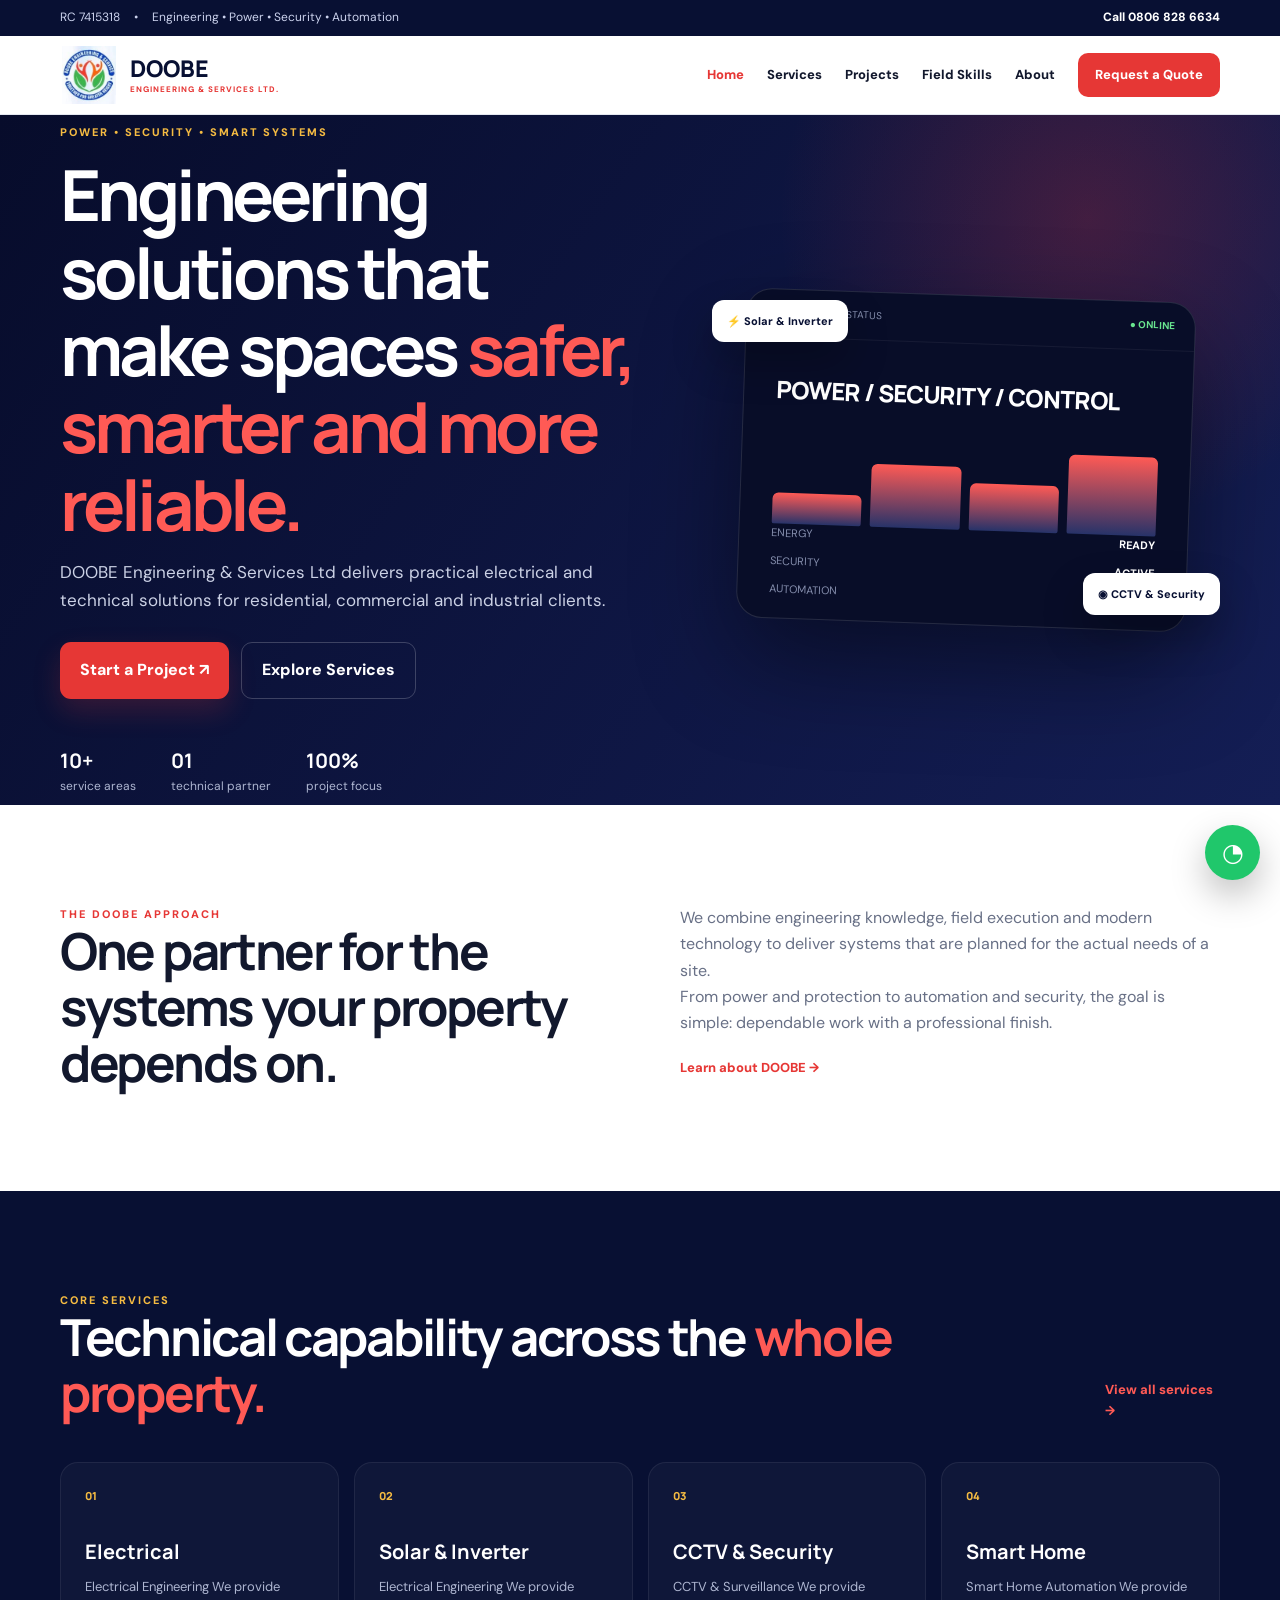
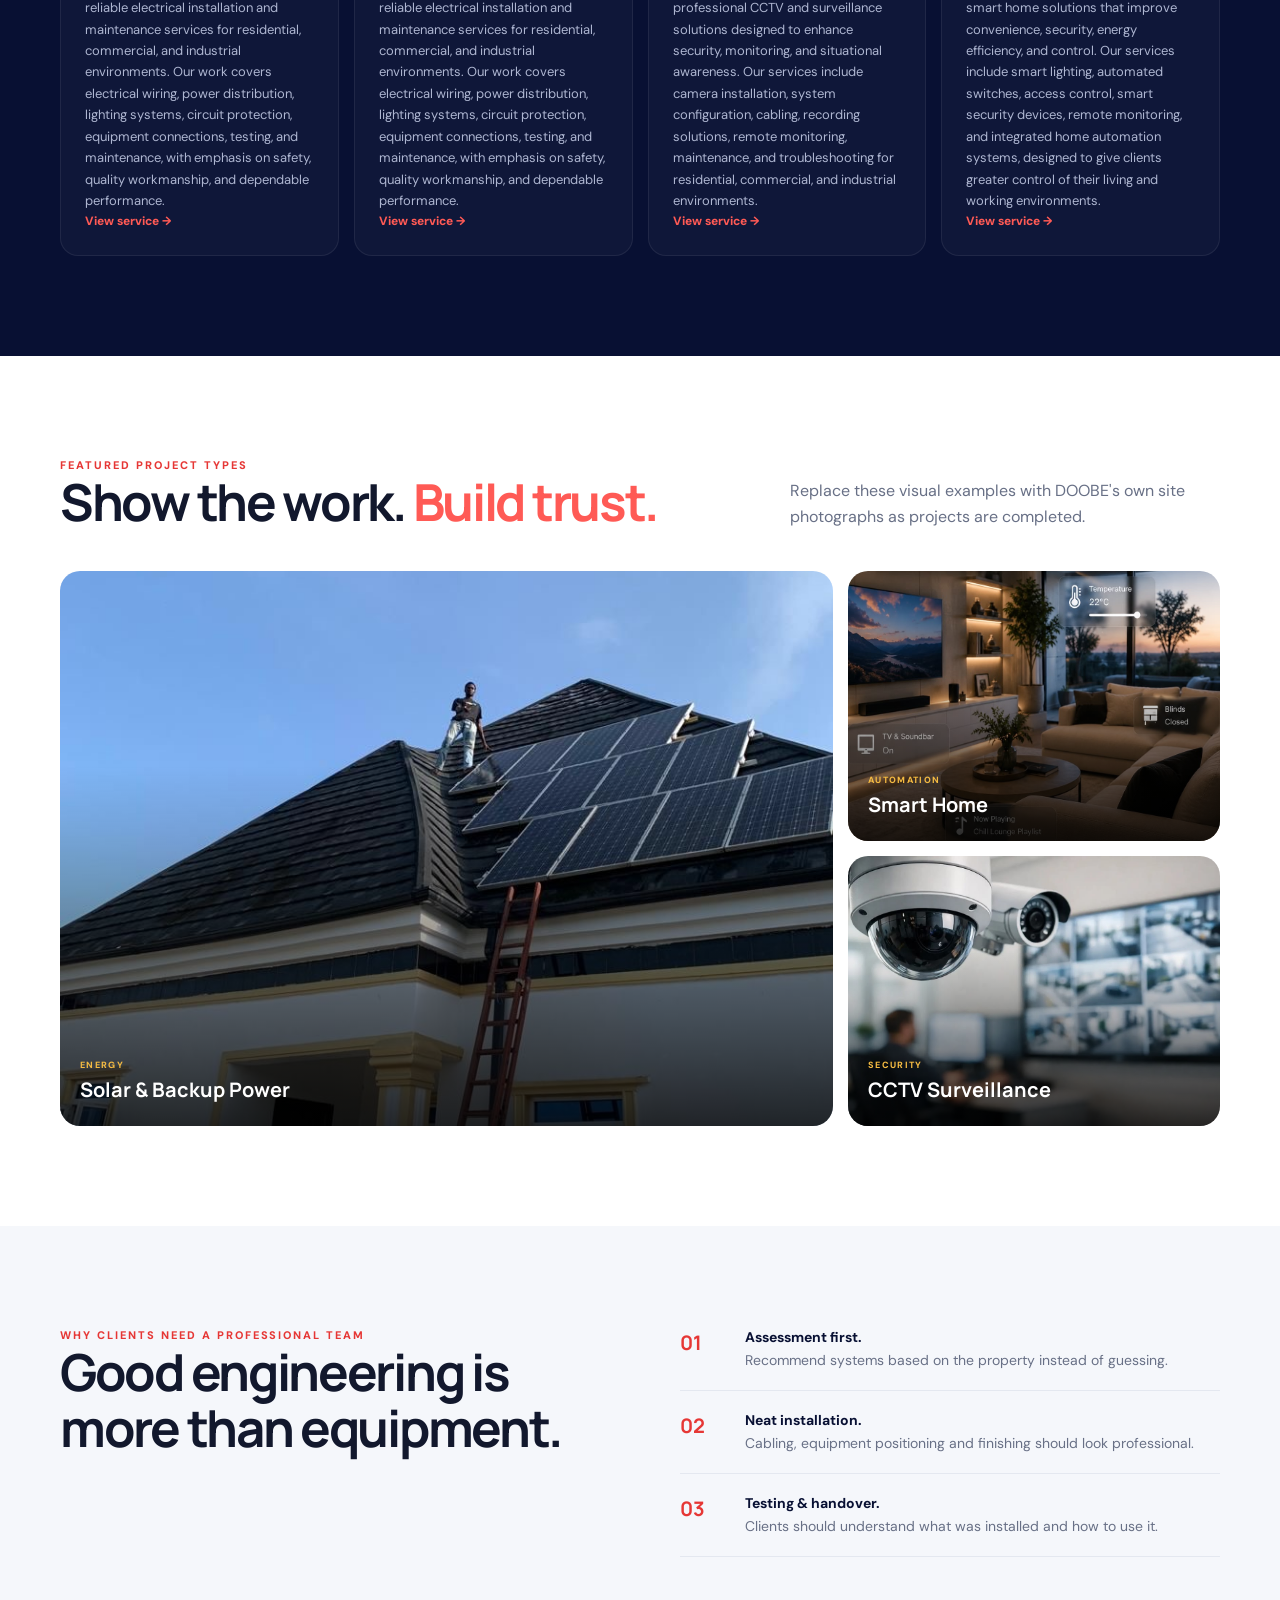
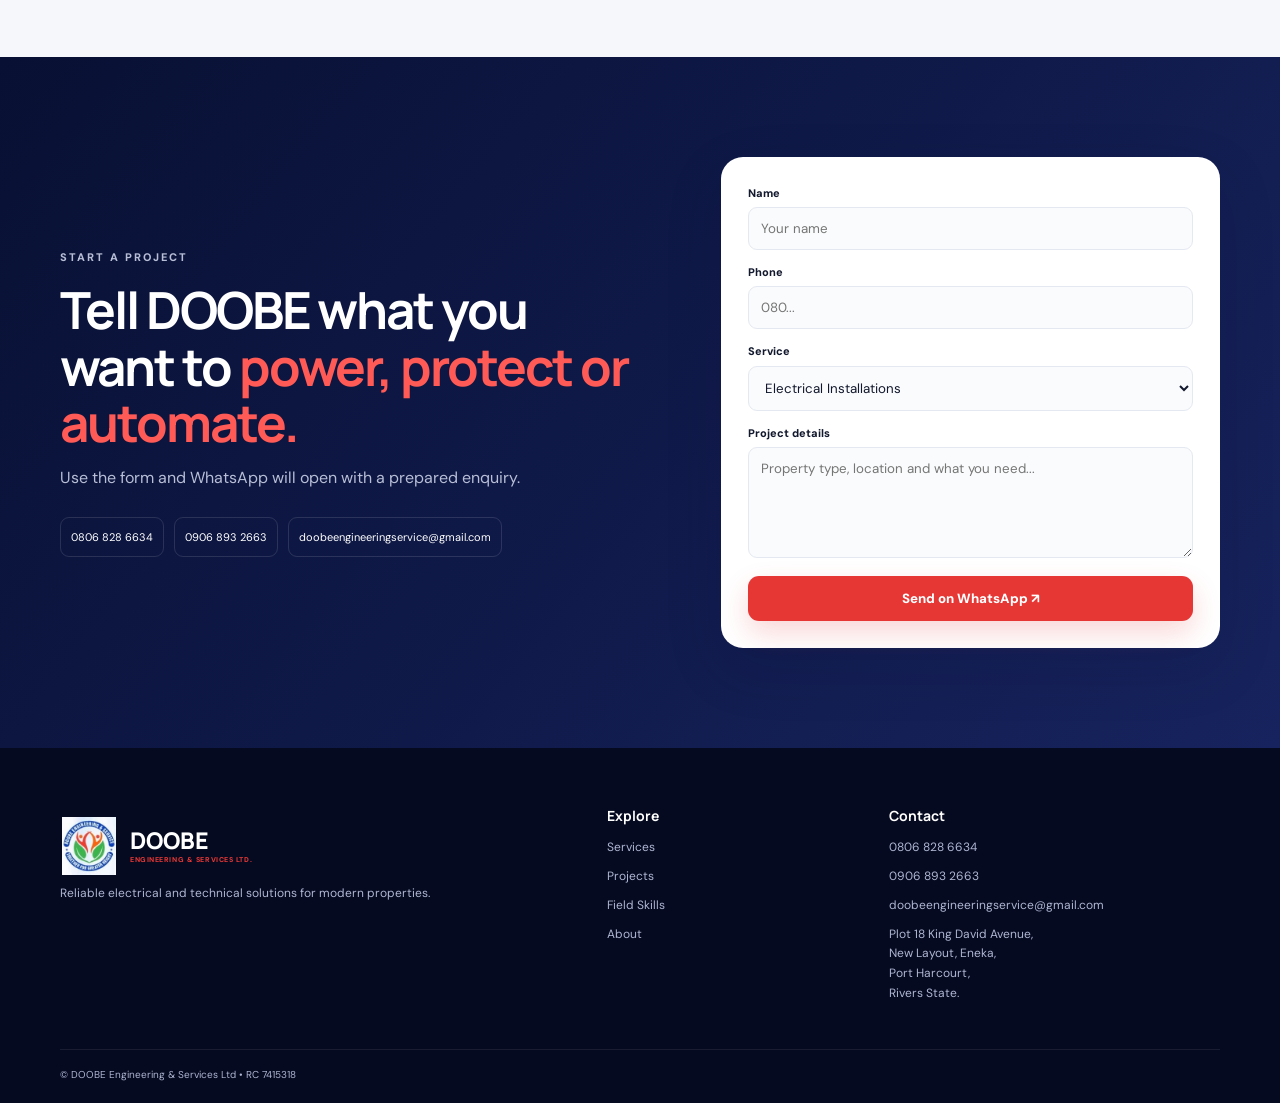
==== index.html @ 7620d995 "Update index.html" ====
<!DOCTYPE html>
<html lang="en">

<head>
    <meta charset="UTF-8">

    <meta name="viewport" content="width=device-width, initial-scale=1.0">

    <title>
        DOOBE Engineering & Services Ltd | Power • Security • Automation
    </title>

    <meta name="description"
        content="DOOBE Engineering & Services Ltd provides electrical, solar, CCTV, smart home, fire alarm, intercom, air-conditioning, transformer, electric fencing and general contracting services.">

    <meta name="keywords"
        content="DOOBE Engineering, electrical engineering Port Harcourt, solar installation Port Harcourt, CCTV installation, smart home, electrical wiring, inverter installation, electric fencing">

    <meta name="author"
        content="DOOBE Engineering & Services Ltd">

    <meta name="theme-color"
        content="#081033">

    <!-- Open Graph -->
    <meta property="og:title"
        content="DOOBE Engineering & Services Ltd">

    <meta property="og:description"
        content="Reliable engineering for smarter, safer homes, businesses and industrial spaces.">

    <meta property="og:type"
        content="website">

    <!-- Google Fonts -->
    <link rel="preconnect"
        href="https://fonts.googleapis.com">

    <link rel="preconnect"
        href="https://fonts.gstatic.com"
        crossorigin>

    <link
        href="https://fonts.googleapis.com/css2?family=DM+Sans:wght@400;500;600;700&family=Manrope:wght@700;800&display=swap"
        rel="stylesheet">

    <!-- CSS -->
    <link rel="stylesheet"
        href="style.css">

    <!-- Structured Data -->
    <script type="application/ld+json">
    {
        "@context": "https://schema.org",
        "@type": "LocalBusiness",
        "name": "DOOBE Engineering & Services Ltd",
        "description": "Electrical and technical engineering services.",
        "telephone": "+2348068286634",
        "email": "doobeengineeringservice@gmail.com",
        "address": {
            "@type": "PostalAddress",
            "streetAddress": "Plot 18 King David Avenue, New Layout, Eneka",
            "addressLocality": "Port Harcourt",
            "addressRegion": "Rivers State",
            "addressCountry": "NG"
        },
        "areaServed": "Rivers State, Nigeria",
        "identifier": {
            "@type": "PropertyValue",
            "propertyID": "RC",
            "value": "7415318"
        }
    }
    </script>

</head>
<script>
    const menubtn = document.getElementById("menuBtn");
    const navMenu = document.getElementById("navMenu");

    menuBtn.addEventListener("click", () => {
        navMenu.classList.toggle("active");
    });
</script>

<body>


<!-- =====================================================
     TOP ANNOUNCEMENT
===================================================== -->

<div class="announcement">

    <div class="container">

        <span>
            RC 7415318 
        </span>

        <span>•</span>

        <span>
            Engineering • Power • Security • Automation
        </span>
        

        <a href="tel:+2348068286634">
            Call 0806 828 6634
        </a>

    </div>

</div>



<!-- =====================================================
     NAVIGATION
===================================================== -->

<header class="header">

    <div class="container nav-wrap">


        <!-- LOGO -->
        <a class="brand"
            href="index.html">

         <img
    src="logo.jpg"
    alt="DOOBE Engineering & Services Ltd Logo"
    class="site-logo"
>

             <div class="brand-text">

                <b>
                    DOOBE
                </b>

                <small>
                    ENGINEERING & SERVICES LTD.
                </small>

            </div>

        </a>


        <!-- MOBILE MENU -->
        <button
            class="menu"
            aria-label="Open navigation">

            ☰

        </button>


        <!-- NAVIGATION -->
        <nav>

            <a class="active"
                href="index.html">

                Home

            </a>

            <a href="services.html">

                Services

            </a>

            <a href="projects.html">

                Projects

            </a>

            <a href="field-skills.html">

                Field Skills

            </a>

            <a href="about.html">

                About

            </a>

            <a href="#contact"
                class="nav-btn">

                Request a Quote

            </a>

        </nav>

    </div>

</header>


<!-- =====================================================
     MAIN CONTENT
===================================================== -->

<main>


<!-- =====================================================
     HERO SECTION
===================================================== -->

<section class="hero">

    <div class="container hero-grid">


        <!-- HERO TEXT -->

        <div>

            <p class="eyebrow">

                POWER • SECURITY • SMART SYSTEMS

            </p>


            <h1>

                Engineering solutions that make spaces

                <em>
                    safer, smarter and more reliable.
                </em>

            </h1>


            <p class="lead">

                DOOBE Engineering & Services Ltd delivers
                practical electrical and technical solutions
                for residential, commercial and industrial
                clients.

            </p>


            <!-- BUTTONS -->

            <div class="actions">

                <a class="btn red"
                    href="#contact">

                    Start a Project ↗

                </a>


                <a class="btn outline"
                    href="services.html">

                    Explore Services

                </a>

            </div>


            <!-- QUICK STATS -->

            <div class="proof">

                <span>

                    <b>
                        10+
                    </b>

                    service areas

                </span>


                <span>

                    <b>
                        01
                    </b>

                    technical partner

                </span>


                <span>

                    <b>
                        100%
                    </b>

                    project focus

                </span>

            </div>

        </div>



        <!-- HERO GRAPHIC -->

        <div class="hero-art">


            <div class="terminal">


                <div class="terminal-top">

                    <span>
                        DOOBE SYSTEM STATUS
                    </span>

                    <b>
                        ● ONLINE
                    </b>

                </div>


                <div class="terminal-body">


                    <div class="big">

                        POWER /
                        SECURITY /
                        CONTROL

                    </div>


                    <div class="bars">

                        <i></i>
                        <i></i>
                        <i></i>
                        <i></i>

                    </div>


                    <div class="data">

                        <span>

                            ENERGY

                            <b>
                                READY
                            </b>

                        </span>


                        <span>

                            SECURITY

                            <b>
                                ACTIVE
                            </b>

                        </span>


                        <span>

                            AUTOMATION

                            <b>
                                CONNECTED
                            </b>

                        </span>

                    </div>

                </div>

            </div>


            <!-- FLOATING CARDS -->

            <div class="float f1">

                ⚡ Solar & Inverter

            </div>


            <div class="float f2">

                ◉ CCTV & Security

            </div>

        </div>

    </div>

</section>



<!-- =====================================================
     INTRODUCTION
===================================================== -->

<section class="section intro">

    <div class="container two">


        <div>

            <p class="eyebrow dark">

                THE DOOBE APPROACH

            </p>


            <h2>

                One partner for the systems
                your property depends on.

            </h2>

        </div>



        <div>

            <p>

                We combine engineering knowledge,
                field execution and modern technology
                to deliver systems that are planned
                for the actual needs of a site.

            </p>


            <p>

                From power and protection to automation
                and security, the goal is simple:

                dependable work with a professional finish.

            </p>


            <a class="text-link"
                href="about.html">

                Learn about DOOBE →

            </a>

        </div>

    </div>

</section>



<!-- =====================================================
     SERVICES
===================================================== -->

<section class="section dark-section">

    <div class="container">


        <div class="section-head">

            <div>

                <p class="eyebrow">

                    CORE SERVICES

                </p>


                <h2>

                    Technical capability across the

                    <em>
                        whole property.
                    </em>

                </h2>

            </div>


            <a class="text-link light"
                href="services.html">

                View all services →

            </a>

        </div>



        <div class="cards">


            <!-- SERVICE 1 -->

            <article>

                <span>
                    01
                </span>

                <strong>
                    Electrical
                </strong>

                <p>

                    Electrical Engineering

We provide reliable electrical installation and maintenance services for residential, commercial, and industrial environments. Our work covers electrical wiring, power distribution, lighting systems, circuit protection, equipment connections, testing, and maintenance, with emphasis on safety, quality workmanship, and dependable performance.

                </p>

                <a href="services.html#electrical">

                    View service →

                </a>

            </article>



            <!-- SERVICE 2 -->

            <article>

                <span>
                    02
                </span>

                <strong>
                    Solar & Inverter
                </strong>

                <p>

                    Electrical Engineering

We provide reliable electrical installation and maintenance services for residential, commercial, and industrial environments. Our work covers electrical wiring, power distribution, lighting systems, circuit protection, equipment connections, testing, and maintenance, with emphasis on safety, quality workmanship, and dependable performance.

                </p>

                <a href="services.html#solar">

                    View service →

                </a>

            </article>



            <!-- SERVICE 3 -->

            <article>

                <span>
                    03
                </span>

                <strong>
                    CCTV & Security
                </strong>

                <p>

                    CCTV & Surveillance

We provide professional CCTV and surveillance solutions designed to enhance security, monitoring, and situational awareness. Our services include camera installation, system configuration, cabling, recording solutions, remote monitoring, maintenance, and troubleshooting for residential, commercial, and industrial environments.

                </p>

                <a href="services.html#security">

                    View service →

                </a>

            </article>



            <!-- SERVICE 4 -->

            <article>

                <span>
                    04
                </span>

                <strong>
                    Smart Home
                </strong>

                <p>

                    Smart Home Automation

We provide smart home solutions that improve convenience, security, energy efficiency, and control. Our services include smart lighting, automated switches, access control, smart security devices, remote monitoring, and integrated home automation systems, designed to give clients greater control of their living and working environments.

                </p>

                <a href="services.html#smart">

                    View service →

                </a>

            </article>


        </div>

    </div>

</section>



<!-- =====================================================
     PROJECT SHOWCASE
===================================================== -->

<section class="section">

    <div class="container">


        <div class="section-head dark">

            <div>

                <p class="eyebrow dark">

                    FEATURED PROJECT TYPES

                </p>


                <h2>

                    Show the work.

                    <em>
                        Build trust.
                    </em>

                </h2>

            </div>


            <p>

                Replace these visual examples with
                DOOBE's own site photographs as projects
                are completed.

            </p>

        </div>



        <div class="gallery">


            <!-- SOLAR -->

            <a href="projects.html"
                class="gallery-big">

                <img
                    src=solar.jpg.JPG
                    alt="Solar installation">

                <div>

                    <small>
                        ENERGY
                    </small>

                    <b>
                        Solar & Backup Power
                    </b>

                </div>

            </a>



            <!-- SMART HOME -->

            <a href="projects.html">

                <img
                    src="smart-home.jpg.JPG"
                    alt="Smart home">

                <div>

                    <small>
                        AUTOMATION
                    </small>

                    <b>
                        Smart Home
                    </b>

                </div>

            </a>



            <!-- CCTV -->

            <a href="projects.html">

                <img
                    src="cctv.JPG"
                    alt="CCTV camera">

                <div>

                    <small>
                        SECURITY
                    </small>

                    <b>
                        CCTV Surveillance
                    </b>

                </div>

            </a>


        </div>

    </div>

</section>



<!-- =====================================================
     WHY DOOBE
===================================================== -->

<section class="section light">

    <div class="container two">


        <div>

            <p class="eyebrow dark">

                WHY CLIENTS NEED A PROFESSIONAL TEAM

            </p>


            <h2>

                Good engineering is more
                than equipment.

            </h2>

        </div>



        <div class="feature-list">


            <div>

                <b>
                    01
                </b>

                <p>

                    <strong>
                        Assessment first.
                    </strong>

                    <br>

                    Recommend systems based
                    on the property instead
                    of guessing.

                </p>

            </div>



            <div>

                <b>
                    02
                </b>

                <p>

                    <strong>
                        Neat installation.
                    </strong>

                    <br>

                    Cabling, equipment positioning
                    and finishing should look
                    professional.

                </p>

            </div>



            <div>

                <b>
                    03
                </b>

                <p>

                    <strong>
                        Testing & handover.
                    </strong>

                    <br>

                    Clients should understand
                    what was installed and
                    how to use it.

                </p>

            </div>


        </div>

    </div>

</section>



<!-- =====================================================
     CONTACT / QUOTE
===================================================== -->

<section class="section contact"
    id="contact">

    <div class="container contact-grid">


        <!-- CONTACT TEXT -->

        <div>

            <p class="eyebrow">

                START A PROJECT

            </p>


            <h2>

                Tell DOOBE what you want to

                <em>
                    power, protect or automate.
                </em>

            </h2>


            <p>

                Use the form and WhatsApp will open
                with a prepared enquiry.

            </p>


            <div class="contacts">

                <a href="tel:+2348068286634">

                    0806 828 6634

                </a>


                <a href="tel:+2349068932663">

                    0906 893 2663

                </a>


                <a href="mailto:doobeengineeringservice@gmail.com">

                    doobeengineeringservice@gmail.com

                </a>

            </div>

        </div>



        <!-- QUOTE FORM -->

        <form id="quoteForm">


            <label>

                Name

                <input
                    type="text"
                    id="name"
                    placeholder="Your name"
                    required>

            </label>



            <label>

                Phone

                <input
                    type="tel"
                    id="phone"
                    placeholder="080..."
                    required>

            </label>



            <label>

                Service

                <select id="service">

                    <option>
                        Electrical Installations
                    </option>

                    <option>
                        Solar & Inverter Systems
                    </option>

                    <option>
                        CCTV Surveillance
                    </option>

                    <option>
                        Smart Home
                    </option>

                    <option>
                        Fire Alarm
                    </option>

                    <option>
                        Intercom
                    </option>

                    <option>
                        Air Conditioning
                    </option>

                    <option>
                        Transformers
                    </option>

                    <option>
                        Electric Fencing
                    </option>

                    <option>
                        General Contracting
                    </option>

                </select>

            </label>



            <label>

                Project details

                <textarea
                    id="message"
                    rows="5"
                    placeholder="Property type, location and what you need..."
                    required></textarea>

            </label>


            <button
                class="btn red full"
                type="submit">

                Send on WhatsApp ↗

            </button>


        </form>

    </div>

</section>


</main>



<!-- =====================================================
     FOOTER
===================================================== -->

<footer>

    <div class="container footer-grid">


        <!-- COMPANY -->

        <div>

            <a class="brand"
                href="index.html">

              
         <img
    src="logo.jpg"
    alt="DOOBE Engineering & Services Ltd Logo"
    class="site-logo"
>

                <div>

                    <b>
                        DOOBE
                    </b>

                    <small>
                        ENGINEERING & SERVICES LTD.
                    </small>

                </div>

            </a>


            <p>

                Reliable electrical and technical
                solutions for modern properties.

            </p>

        </div>



        <!-- LINKS -->

        <div>

            <h4>
                Explore
            </h4>

            <a href="services.html">
                Services
            </a>

            <a href="projects.html">
                Projects
            </a>

            <a href="field-skills.html">
                Field Skills
            </a>

            <a href="about.html">
                About
            </a>

        </div>



        <!-- CONTACT -->

        <div>

            <h4>
                Contact
            </h4>

            <a href="tel:+2348068286634">
                0806 828 6634
            </a>

            <a href="tel:+2349068932663">
                0906 893 2663
            </a>

            <a href="mailto:doobeengineeringservice@gmail.com">

                doobeengineeringservice@gmail.com

            </a>


            <p>

                Plot 18 King David Avenue,

                <br>

                New Layout, Eneka,

                <br>

                Port Harcourt,

                <br>

                Rivers State.

            </p>

        </div>

    </div>



    <div class="container copyright">

        ©

        <span id="year"></span>

        DOOBE Engineering & Services Ltd

        • RC 7415318

    </div>

</footer>



<!-- =====================================================
     FLOATING WHATSAPP
===================================================== -->

<a
    class="wa"
    href="https://wa.me/2348068286634?text=Hello%20DOOBE%20Engineering%2C%20I%27d%20like%20to%20make%20an%20enquiry."
    target="_blank"
    rel="noopener"
    aria-label="Contact DOOBE on WhatsApp">

    ◔

</a>



<!-- =====================================================
     JAVASCRIPT
===================================================== -->

<script src="script.js"></script>

</body>

</html>
---- style.css ----
/* =====================================================
   DOOBE ENGINEERING & SERVICES
   MODERN RESPONSIVE STYLESHEET
===================================================== */

/* ---------- VARIABLES ---------- */

:root {
    --navy: #081033;
    --navy-light: #111b52;
    --red: #e63735;
    --red-light: #ff5a55;
    --gold: #f5bb42;

    --ink: #12182d;
    --muted: #687086;

    --soft: #f5f7fb;
    --white: #ffffff;
    --line: #e4e8f0;

    --shadow: 0 20px 60px rgba(8, 16, 51, 0.12);

    --radius: 18px;
}


/* ---------- RESET ---------- */

* {
    box-sizing: border-box;
    margin: 0;
    padding: 0;
}

html {
    scroll-behavior: smooth;
}

body {
    margin: 0;
    font-family: "DM Sans", sans-serif;
    color: var(--ink);
    background: var(--white);
    line-height: 1.65;
}

a {
    text-decoration: none;
    color: inherit;
}

img {
    max-width: 100%;
    display: block;
}

button,
input,
select,
textarea {
    font-family: inherit;
}


/* ---------- GLOBAL CONTAINER ---------- */

.container {
    width: min(1160px, calc(100% - 36px));
    margin: 0 auto;
}


/* ---------- ANNOUNCEMENT BAR ---------- */

.announcement {
    background: var(--navy);
    color: #cbd2ed;
    font-size: 12px;
    padding: 8px 0;
}

.announcement .container {
    display: flex;
    align-items: center;
    gap: 14px;
}

.announcement a {
    margin-left: auto;
    color: var(--white);
    font-weight: 800;
}

.announcement a:hover {
    color: var(--gold);
}


/* ---------- HEADER ---------- */

.header {
    position: sticky;
    top: 0;
    z-index: 1000;

    background: rgba(255, 255, 255, 0.94);

    backdrop-filter: blur(16px);
    -webkit-backdrop-filter: blur(16px);

    border-bottom: 1px solid var(--line);
}

.nav-wrap {
    min-height: 78px;

    display: flex;
    align-items: center;
    justify-content: space-between;
}


/* ---------- BRAND ---------- */

.brand {
    display: flex;
    align-items: center;
    gap: 10px;
}

.logo {
    width: 43px;
    height: 43px;

    border-radius: 12px;

    background: var(--navy);

    display: grid;
    place-items: center;

    color: white;

    font-family: "Manrope", sans-serif;
    font-size: 22px;
    font-weight: 800;

    box-shadow: inset 0 -4px 0 var(--red);
}

.brand b {
    display: block;

    color: var(--navy);

    font-family: "Manrope", sans-serif;
    font-size: 23px;
    font-weight: 800;

    line-height: 1;
}

.brand small {
    display: block;

    color: var(--red);

    font-size: 7px;
    font-weight: 800;

    letter-spacing: 0.08em;

    line-height: 1;

    margin-top: 4px;
}


/* ---------- NAVIGATION ---------- */

.header nav {
    display: flex;
    align-items: center;
    gap: 23px;

    font-size: 13px;
    font-weight: 800;
}

.header nav a {
    padding: 10px 0;

    transition: 0.25s ease;
}

.header nav a:hover,
.header nav a.active {
    color: var(--red);
}


/* ---------- NAV CTA ---------- */

.nav-btn {
    background: var(--red);

    color: white !important;

    padding: 11px 17px !important;

    border-radius: 10px;

    transition: 0.25s ease;
}

.nav-btn:hover {
    background: var(--navy);
    transform: translateY(-2px);
}
#navMenu {
    display: flex;
    gap: 25px;
}

.menu-btn {
    display: none;
}

/* Mobile */
@media (max-width: 768px) {
    .menu-btn {
        display: block;
        font-size: 28px;
        background: none;
        border: none;
        cursor: pointer;
    }

    #navMenu {
        display: none;
        flex-direction: column;
        width: 100%;
    }

    #navMenu.active {
        display: flex;
    }
}


/* ---------- MOBILE MENU ---------- */

.menu {
    display: none;

    border: none;
    background: transparent;

    color: var(--navy);

    font-size: 28px;

    cursor: pointer;
}


/* =====================================================
   TYPOGRAPHY
===================================================== */

h1,
h2,
h3,
h4 {
    font-family: "Manrope", sans-serif;
    line-height: 1.1;
}

h1 {
    font-size: clamp(42px, 5.5vw, 72px);

    letter-spacing: -0.055em;

    margin: 15px 0;
}

h2 {
    font-size: clamp(32px, 4vw, 51px);

    letter-spacing: -0.045em;
}

h3 {
    font-size: 24px;
}

h4 {
    font-size: 14px;
}

h1 em,
h2 em {
    color: var(--red-light);
    font-style: normal;
}


/* ---------- EYEBROW ---------- */

.eyebrow {
    color: var(--gold);

    font-size: 11px;

    font-weight: 800;

    letter-spacing: 0.18em;
}

.eyebrow.dark {
    color: var(--red);
}


/* ---------- LEAD TEXT ---------- */

.lead {
    max-width: 650px;

    color: #cbd1e5;

    font-size: 17px;
}


/* =====================================================
   BUTTONS
===================================================== */

.actions {
    display: flex;

    flex-wrap: wrap;

    gap: 12px;

    margin-top: 28px;
}

.btn {
    display: inline-flex;

    align-items: center;
    justify-content: center;

    padding: 14px 20px;

    border: none;

    border-radius: 11px;

    font-weight: 800;

    cursor: pointer;

    transition: 0.25s ease;
}

.btn:hover {
    transform: translateY(-3px);
}

.btn.red {
    background: var(--red);

    color: white;

    box-shadow: 0 12px 28px rgba(230, 55, 53, 0.20);
}

.btn.red:hover {
    background: var(--red-light);
}

.btn.outline {
    border: 1px solid rgba(255, 255, 255, 0.20);

    color: white;

    background: transparent;
}

.btn.outline:hover {
    background: white;

    color: var(--navy);
}

.btn.full {
    width: 100%;
}


/* =====================================================
   HERO
===================================================== */

.hero {
    position: relative;

    overflow: hidden;

    color: white;

    background:
        radial-gradient(
            circle at 85% 15%,
            rgba(216, 46, 46, 0.25),
            transparent 25%
        ),
        linear-gradient(
            125deg,
            #070c2b,
            #141e55
        );
}

.hero-grid {
    min-height: 690px;

    display: grid;

    grid-template-columns: 1.08fr 0.92fr;

    gap: 55px;

    align-items: center;
}


/* ---------- HERO PROOF ---------- */

.proof {
    display: flex;

    flex-wrap: wrap;

    gap: 35px;

    margin-top: 45px;

    color: #aeb6d1;

    font-size: 12px;
}

.proof b {
    display: block;

    color: white;

    font-family: "Manrope", sans-serif;

    font-size: 20px;
}


/* ---------- HERO ART ---------- */

.hero-art {
    position: relative;

    height: 460px;

    display: grid;

    place-items: center;
}


/* ---------- TERMINAL ---------- */

.terminal {
    width: min(450px, 100%);

    height: 330px;

    overflow: hidden;

    border-radius: 26px;

    background: #080d28;

    border: 1px solid rgba(255, 255, 255, 0.12);

    box-shadow: 0 40px 100px rgba(0, 0, 0, 0.45);

    transform: rotate(2deg);

    transition: 0.4s ease;
}

.terminal:hover {
    transform: rotate(0deg) translateY(-8px);
}

.terminal-top {
    padding: 15px 20px;

    display: flex;

    justify-content: space-between;

    border-bottom: 1px solid rgba(255, 255, 255, 0.06);

    color: #858ead;

    font-size: 10px;
}

.terminal-top b {
    color: #69e690;
}

.terminal-body {
    padding: 32px;
}

.big {
    color: white;

    font-family: "Manrope", sans-serif;

    font-size: 24px;

    font-weight: 800;

    letter-spacing: -0.03em;
}


/* ---------- TERMINAL BARS ---------- */

.bars {
    height: 90px;

    display: flex;

    align-items: end;

    gap: 9px;

    margin-top: 25px;
}

.bars i {
    display: block;

    flex: 1;

    height: 35%;

    border-radius: 6px 6px 2px 2px;

    background: linear-gradient(
        var(--red-light),
        #273369
    );
}

.bars i:nth-child(2) {
    height: 70%;
}

.bars i:nth-child(3) {
    height: 52%;
}

.bars i:nth-child(4) {
    height: 88%;
}


/* ---------- TERMINAL DATA ---------- */

.data {
    display: grid;

    gap: 10px;

    color: #858ead;

    font-size: 11px;
}

.data span {
    display: flex;

    justify-content: space-between;
}

.data b {
    color: white;
}


/* ---------- FLOATING HERO CARDS ---------- */

.float {
    position: absolute;

    padding: 12px 15px;

    border-radius: 12px;

    background: white;

    color: var(--navy);

    font-size: 11px;

    font-weight: 800;

    box-shadow: 0 20px 40px rgba(0, 0, 0, 0.25);

    animation: floating 4s ease-in-out infinite;
}

.f1 {
    left: 0;
    top: 70px;
}

.f2 {
    right: 0;
    bottom: 75px;

    animation-delay: 1s;
}

@keyframes floating {

    0%,
    100% {
        transform: translateY(0);
    }

    50% {
        transform: translateY(-10px);
    }
}


/* =====================================================
   SECTIONS
===================================================== */

.section {
    padding: 100px 0;
}

.section.light {
    background: var(--soft);
}

.two {
    display: grid;

    grid-template-columns: 1fr 1fr;

    gap: 80px;
}

.two > div > p:not(.eyebrow) {
    color: var(--muted);

    font-size: 16px;
}


/* ---------- TEXT LINK ---------- */

.text-link {
    display: inline-block;

    margin-top: 20px;

    color: var(--red);

    font-size: 13px;

    font-weight: 800;

    transition: 0.25s ease;
}

.text-link:hover {
    transform: translateX(5px);
}

.text-link.light {
    color: var(--red-light);
}


/* =====================================================
   DARK SECTION
===================================================== */

.dark-section {
    background: var(--navy);

    color: white;
}

.section-head {
    display: flex;

    align-items: end;

    justify-content: space-between;

    gap: 50px;

    margin-bottom: 40px;
}

.section-head > p {
    max-width: 430px;

    color: var(--muted);
}

.dark-section .section-head h2 {
    color: white;
}


/* =====================================================
   SERVICE CARDS
===================================================== */

.cards {
    display: grid;

    grid-template-columns: repeat(4, 1fr);

    gap: 15px;
}

.cards article {
    min-height: 250px;

    display: flex;

    flex-direction: column;

    padding: 24px;

    border: 1px solid rgba(255, 255, 255, 0.07);

    border-radius: 18px;

    background: rgba(255, 255, 255, 0.03);

    transition: 0.3s ease;
}

.cards article:hover {
    transform: translateY(-7px);

    background: rgba(255, 255, 255, 0.07);

    border-color: rgba(255, 255, 255, 0.15);
}

.cards span {
    color: var(--gold);

    font-family: "Manrope", sans-serif;

    font-size: 11px;

    font-weight: 800;
}

.cards strong {
    margin: 30px 0 8px;

    color: white;

    font-family: "Manrope", sans-serif;

    font-size: 20px;
}

.cards p {
    color: #aeb6d1;

    font-size: 13px;
}

.cards a {
    margin-top: auto;

    color: var(--red-light);

    font-size: 12px;

    font-weight: 800;
}
.service-content ul {
    list-style: none;
    padding: 0;
    margin: 20px 0 0;
    border-top: 1px solid #eeeeee;
}

.service-content li {
    position: relative;
    padding: 10px 0 10px 18px;
    border-bottom: 1px solid #eeeeee;
    color: #555;
    font-size: 14px;
    line-height: 1.5;
}

.service-content li::before {
    content: "✓";
    position: absolute;
    left: 0;
    color: #c8102e;
    font-weight: 700;
}

/* =====================================================
   PROJECT GALLERY
===================================================== */

.gallery {
    display: grid;

    grid-template-columns: 1.35fr 0.65fr;

    grid-template-rows: 270px 270px;

    gap: 15px;
}

.gallery > a {
    position: relative;

    overflow: hidden;

    border-radius: 20px;
}

.gallery > a:first-child {
    grid-row: span 2;
}

.gallery img {
    width: 100%;
    height: 100%;

    object-fit: cover;

    transition: 0.5s ease;
}

.gallery a:hover img {
    transform: scale(1.06);
}

.gallery a::after {
    content: "";

    position: absolute;

    inset: 0;

    background:
        linear-gradient(
            transparent 35%,
            rgba(0, 0, 0, 0.8)
        );
}

.gallery div {
    position: absolute;

    z-index: 2;

    left: 20px;
    bottom: 20px;

    color: white;
}

.gallery small {
    display: block;

    color: var(--gold);

    font-size: 9px;

    font-weight: 800;

    letter-spacing: 0.15em;
}

.gallery b {
    font-family: "Manrope", sans-serif;

    font-size: 20px;
}

.site-logo {
    width: 58px;
    height: 58px;
    object-fit: contain;
    display: block;
}

.brand {
    display: flex;
    align-items: center;
    gap: 12px;
    text-decoration: none;
}

.brand-text {
    display: flex;
    flex-direction: column;
}

.brand-text strong {
    font-family: "Manrope", sans-serif;
    font-size: 20px;
    line-height: 1;
}

.brand-text small {
    font-size: 8px;
    letter-spacing: 1px;
    margin-top: 5px;
}
@media (max-width: 650px) {

    .site-logo {
        width: 45px;
        height: 45px;
    }

    .brand-text strong {
        font-size: 17px;
    }

    .brand-text small {
        font-size: 7px;
    }

}

/* =====================================================
   WHY DOOBE
===================================================== */

.feature-list {
    display: grid;

    gap: 18px;
}

.feature-list > div {
    display: grid;

    grid-template-columns: 50px 1fr;

    gap: 15px;

    padding-bottom: 18px;

    border-bottom: 1px solid var(--line);
}

.feature-list b {
    color: var(--red);

    font-family: "Manrope", sans-serif;

    font-size: 20px;
}

.feature-list p {
    margin: 0;

    color: var(--muted);

    font-size: 14px;
}

.feature-list strong {
    color: var(--navy);
}


/* =====================================================
   CONTACT
===================================================== */

.contact {
    color: white;

    background:
        linear-gradient(
            130deg,
            var(--navy),
            #17235e
        );
}

.contact-grid {
    display: grid;

    grid-template-columns: 1fr 0.85fr;

    gap: 75px;

    align-items: center;
}

.contact h2 {
    margin: 15px 0;

    font-size: clamp(35px, 4vw, 55px);

    letter-spacing: -0.04em;
}

.contact p {
    color: #b7bed6;
}


/* ---------- CONTACT LINKS ---------- */

.contacts {
    display: flex;

    flex-wrap: wrap;

    gap: 10px;

    margin-top: 25px;
}

.contacts a {
    padding: 10px;

    border: 1px solid rgba(255, 255, 255, 0.12);

    border-radius: 9px;

    font-size: 11px;

    transition: 0.25s ease;
}

.contacts a:hover {
    background: white;

    color: var(--navy);
}


/* ---------- CONTACT FORM ---------- */

.contact form {
    padding: 27px;

    border-radius: 22px;

    background: white;

    color: var(--ink);

    box-shadow: var(--shadow);
}

.contact label {
    display: block;

    margin-bottom: 13px;

    font-size: 11px;

    font-weight: 800;
}

.contact input,
.contact select,
.contact textarea {
    width: 100%;

    margin-top: 5px;

    padding: 12px;

    border: 1px solid var(--line);

    border-radius: 9px;

    outline: none;

    background: #fafbfc;

    color: var(--ink);

    transition: 0.25s ease;
}

.contact input:focus,
.contact select:focus,
.contact textarea:focus {
    border-color: var(--red);

    box-shadow: 0 0 0 3px rgba(230, 55, 53, 0.08);
}

.contact textarea {
    resize: vertical;
}


/* =====================================================
   FOOTER
===================================================== */

footer {
    padding: 60px 0 20px;

    background: #060a21;

    color: #aeb6d1;
}

.footer-grid {
    display: grid;

    grid-template-columns: 1.5fr 0.7fr 1fr;

    gap: 50px;
}

.footer-grid h4 {
    margin-bottom: 15px;

    color: white;

    font-family: "Manrope", sans-serif;
}

.footer-grid a {
    display: block;

    margin: 9px 0;

    font-size: 12px;
}

.footer-grid a:hover {
    color: white;
}

.footer-grid p {
    font-size: 12px;
}

.footer-grid .brand {
    display: inline-flex;
}

.footer-grid .brand b {
    color: white;
}


/* ---------- COPYRIGHT ---------- */

.copyright {
    margin-top: 45px;

    padding-top: 17px;

    border-top: 1px solid rgba(255, 255, 255, 0.08);

    font-size: 10px;
}


/* =====================================================
   WHATSAPP FLOATING BUTTON
===================================================== */

.wa {
    position: fixed;

    right: 20px;
    bottom: 20px;

    z-index: 2000;

    width: 55px;
    height: 55px;

    display: grid;

    place-items: center;

    border-radius: 50%;

    background: #20c76b;

    color: white;

    font-size: 25px;

    box-shadow: 0 15px 35px rgba(0, 0, 0, 0.25);

    transition: 0.25s ease;
}

.wa:hover {
    transform: scale(1.1);

    background: #16a957;
}


/* =====================================================
   INNER PAGE HERO
===================================================== */

.page-hero {
    padding: 105px 0;

    background:
        linear-gradient(
            130deg,
            var(--navy),
            #17225d
        );

    color: white;
}

.page-hero h1 {
    max-width: 850px;
}

.page-hero > div > p:last-child {
    max-width: 700px;

    color: #bcc4df;
}


/* =====================================================
   SERVICE DETAIL PAGE
===================================================== */

.service-detail {
    display: grid;

    grid-template-columns: repeat(2, 1fr);

    gap: 17px;
}

.service-detail article {
    padding: 30px;

    border: 1px solid var(--line);

    border-radius: 19px;

    transition: 0.3s ease;
}

.service-detail article:hover {
    transform: translateY(-5px);

    box-shadow: var(--shadow);
}

.service-detail span {
    color: var(--red);

    font-family: "Manrope", sans-serif;

    font-size: 12px;

    font-weight: 800;
}

.service-detail h2 {
    margin: 18px 0 10px;

    font-size: 26px;
}

.service-detail p,
.service-detail li {
    color: var(--muted);

    font-size: 13px;
}

.service-detail ul {
    padding-left: 18px;
}
.service-content ul {
    list-style: none;
    padding: 0;
    margin: 20px 0 0;
    border-top: 1px solid #eeeeee;
}

.service-content li {
    position: relative;
    padding: 10px 0 10px 18px;
    border-bottom: 1px solid #eeeeee;
    color: #555;
    font-size: 14px;
    line-height: 1.5;
}

.service-content li::before {
    content: "✓";
    position: absolute;
    left: 0;
    color: #c8102e;
    font-weight: 700;
}

/* =====================================================
   PROJECT PAGE
===================================================== */

.case-grid {
    display: grid;

    gap: 25px;
}

.case {
    display: grid;

    grid-template-columns: 0.9fr 1.1fr;

    min-height: 330px;

    overflow: hidden;

    border: 1px solid var(--line);

    border-radius: 22px;

    background: white;
}

.case img {
    width: 100%;
    height: 100%;

    object-fit: cover;
}

.case > div {
    padding: 38px;
}

.case h2 {
    margin: 8px 0;

    font-size: 32px;
}

.case p {
    color: var(--muted);

    font-size: 14px;
}

.case a {
    color: var(--red);

    font-size: 12px;

    font-weight: 800;
}
/* =====================================================
   PROJECT PAGE
===================================================== */


/* =====================================================
   PROJECT STATS
===================================================== */

.project-stats {
    background: #111;
    color: #fff;
}

.project-stat-grid {
    display: grid;
    grid-template-columns: repeat(4, 1fr);
}

.project-stat-grid > div {
    padding: 35px 25px;
    border-right: 1px solid rgba(255,255,255,0.15);
}

.project-stat-grid > div:last-child {
    border-right: none;
}

.project-stat-grid strong {
    display: block;
    color: #c8102e;
    font-family: "Manrope", sans-serif;
    font-size: 28px;
    margin-bottom: 8px;
}

.project-stat-grid span {
    color: #ddd;
    font-size: 13px;
}


/* =====================================================
   FEATURED PROJECT
===================================================== */

.featured-project {
    display: grid;
    grid-template-columns: 1.15fr 0.85fr;
    background: #fff;
    border: 1px solid #e3e3e3;
}

.featured-project-image {
    min-height: 520px;
    overflow: hidden;
}

.featured-project-image img {
    width: 100%;
    height: 100%;
    min-height: 520px;
    object-fit: cover;
    display: block;
}

.featured-project-content {
    padding: 55px;
    display: flex;
    flex-direction: column;
    justify-content: center;
}

.project-label {
    display: block;
    color: #c8102e;
    font-size: 11px;
    font-weight: 700;
    letter-spacing: 1.5px;
    margin-bottom: 15px;
}

.featured-project-content h3 {
    font-family: "Manrope", sans-serif;
    font-size: 30px;
    margin-bottom: 20px;
}

.featured-project-content > p {
    color: #666;
    line-height: 1.8;
    margin-bottom: 15px;
}


/* =====================================================
   PROJECT DETAILS
===================================================== */

.project-details {
    margin-top: 25px;
    border-top: 1px solid #ddd;
}

.project-details > div {
    padding: 15px 0;
    border-bottom: 1px solid #ddd;
}

.project-details span {
    display: block;
    color: #999;
    font-size: 10px;
    font-weight: 700;
    letter-spacing: 1px;
    margin-bottom: 5px;
}

.project-details strong {
    font-size: 14px;
}


/* =====================================================
   PROJECT GRID
===================================================== */

.projects-grid {
    display: grid;
    grid-template-columns: repeat(3, 1fr);
    gap: 28px;
}

.project-card {
    background: #fff;
    border: 1px solid #e5e5e5;
    overflow: hidden;
    transition: transform 0.3s ease,
                box-shadow 0.3s ease;
}

.project-card:hover {
    transform: translateY(-6px);
    box-shadow: 0 18px 45px rgba(0,0,0,0.08);
}


/* =====================================================
   PROJECT IMAGE
===================================================== */

.project-image {
    position: relative;
    height: 260px;
    overflow: hidden;
    background: #ddd;
}

.project-image img {
    width: 100%;
    height: 100%;
    object-fit: cover;
    display: block;
    transition: transform 0.5s ease;
}

.project-card:hover .project-image img {
    transform: scale(1.06);
}

.project-image span {
    position: absolute;
    bottom: 18px;
    left: 18px;

    width: 42px;
    height: 42px;

    display: flex;
    align-items: center;
    justify-content: center;

    background: #c8102e;
    color: #fff;

    font-size: 12px;
    font-weight: 700;
}


/* =====================================================
   PROJECT CONTENT
===================================================== */

.project-content {
    padding: 28px;
}

.project-content small {
    display: block;

    color: #c8102e;

    font-size: 10px;

    font-weight: 700;

    letter-spacing: 1.4px;

    margin-bottom: 10px;
}

.project-content h3 {
    font-family: "Manrope", sans-serif;
    font-size: 21px;
    margin-bottom: 12px;
}

.project-content p {
    color: #666;
    font-size: 14px;
    line-height: 1.75;
}


/* =====================================================
   PROJECT TAGS
===================================================== */

.project-tags {
    display: flex;
    flex-wrap: wrap;
    gap: 7px;
    margin-top: 20px;
}

.project-tags span {
    padding: 7px 10px;

    background: #f2f2f2;

    color: #555;

    font-size: 10px;

    font-weight: 600;
}


/* =====================================================
   PROJECT PROCESS
===================================================== */

.project-process {
    display: grid;
    grid-template-columns: repeat(3, 1fr);

    border-top: 1px solid rgba(255,255,255,0.15);
    border-left: 1px solid rgba(255,255,255,0.15);
}

.project-process > div {
    padding: 35px;

    border-right: 1px solid rgba(255,255,255,0.15);
    border-bottom: 1px solid rgba(255,255,255,0.15);
}

.project-process span {
    display: block;

    color: #c8102e;

    font-size: 12px;

    font-weight: 700;

    margin-bottom: 20px;
}

.project-process h3 {
    color: #fff;

    font-family: "Manrope", sans-serif;

    font-size: 20px;

    margin-bottom: 12px;
}

.project-process p {
    color: #bdbdbd;

    font-size: 14px;

    line-height: 1.7;
}


/* =====================================================
   PROJECT GALLERY
===================================================== */

.project-gallery {
    display: grid;
    grid-template-columns: repeat(4, 1fr);
    gap: 15px;
}

.project-gallery figure {
    margin: 0;
    position: relative;
    overflow: hidden;
    background: #ddd;
}

.project-gallery img {
    width: 100%;
    height: 300px;
    object-fit: cover;
    display: block;
    transition: transform 0.5s ease;
}

.project-gallery figure:hover img {
    transform: scale(1.05);
}

.project-gallery figcaption {
    position: absolute;
    left: 0;
    right: 0;
    bottom: 0;

    padding: 20px 15px;

    color: #fff;

    background: linear-gradient(
        transparent,
        rgba(0,0,0,0.85)
    );

    font-size: 12px;
    font-weight: 600;
}


/* =====================================================
   PORTFOLIO NOTE
===================================================== */

.portfolio-note {
    background: #f5f5f5;
}

.portfolio-note > .container > div {
    max-width: 850px;
}

.portfolio-note h2 {
    margin-bottom: 25px;
}

.portfolio-note p {
    color: #666;
    line-height: 1.8;
    margin-bottom: 15px;
}


/* =====================================================
   RESPONSIVE
===================================================== */

@media (max-width: 1000px) {

    .project-stat-grid {
        grid-template-columns: repeat(2, 1fr);
    }

    .projects-grid {
        grid-template-columns: repeat(2, 1fr);
    }

    .featured-project {
        grid-template-columns: 1fr;
    }

    .featured-project-image,
    .featured-project-image img {
        min-height: 400px;
    }

    .project-process {
        grid-template-columns: repeat(2, 1fr);
    }

    .project-gallery {
        grid-template-columns: repeat(2, 1fr);
    }

}


@media (max-width: 650px) {

    .project-stat-grid {
        grid-template-columns: 1fr;
    }

    .project-stat-grid > div {
        border-right: none;
        border-bottom: 1px solid rgba(255,255,255,0.15);
    }

    .projects-grid {
        grid-template-columns: 1fr;
    }

    .featured-project-content {
        padding: 30px 24px;
    }

    .featured-project-content h3 {
        font-size: 25px;
    }

    .featured-project-image,
    .featured-project-image img {
        min-height: 300px;
    }

    .project-process {
        grid-template-columns: 1fr;
    }

    .project-process > div {
        padding: 25px;
    }

    .project-gallery {
        grid-template-columns: 1fr;
    }

    .project-gallery img {
        height: 260px;
    }

}

/* =====================================================
   FIELD SKILLS / VIDEO PAGE
===================================================== */

.video-grid {
    display: grid;

    grid-template-columns: 1fr 1fr;

    gap: 20px;
}

.video {
    overflow: hidden;

    border: 1px solid var(--line);

    border-radius: 20px;

    background: white;
}

.video-frame {
    aspect-ratio: 16 / 9;

    background: #050a20;
}

.video iframe {
    width: 100%;
    height: 100%;

    border: none;
}

.video > div:last-child {
    padding: 22px;
}

.video h2 {
    margin: 8px 0;

    font-size: 23px;
}

.video p {
    color: var(--muted);

    font-size: 13px;
}
/* =====================================================
   FIELD SKILLS PAGE
===================================================== */

.field-skills-grid {
    display: grid;
    grid-template-columns: repeat(3, 1fr);
    gap: 28px;
}


/* =====================================================
   FIELD SKILL CARD
===================================================== */

.field-skill-card {
    background: #fff;
    border: 1px solid #e5e5e5;
    overflow: hidden;
    transition: transform 0.3s ease,
                box-shadow 0.3s ease;
}

.field-skill-card:hover {
    transform: translateY(-6px);
    box-shadow: 0 18px 45px rgba(0, 0, 0, 0.08);
}


/* =====================================================
   IMAGE
===================================================== */

.field-skill-image {
    position: relative;
    height: 250px;
    overflow: hidden;
    background: #ddd;
}

.field-skill-image img {
    width: 100%;
    height: 100%;
    object-fit: cover;
    display: block;
    transition: transform 0.5s ease;
}

.field-skill-card:hover .field-skill-image img {
    transform: scale(1.06);
}

.field-skill-image span {
    position: absolute;
    left: 20px;
    bottom: 20px;

    width: 42px;
    height: 42px;

    display: flex;
    align-items: center;
    justify-content: center;

    background: #c8102e;
    color: #fff;

    font-size: 13px;
    font-weight: 700;
}


/* =====================================================
   CONTENT
===================================================== */

.field-skill-content {
    padding: 30px;
}

.skill-category {
    color: #c8102e !important;
    font-size: 11px !important;
    font-weight: 700;
    letter-spacing: 1.5px;
    margin-bottom: 10px !important;
}

.field-skill-content h3 {
    font-family: "Manrope", sans-serif;
    font-size: 22px;
    margin-bottom: 15px;
}

.field-skill-content > p:not(.skill-category) {
    color: #666;
    font-size: 14px;
    line-height: 1.75;
}


/* =====================================================
   SKILL LIST
===================================================== */

.field-skill-content ul {
    list-style: none;
    padding: 15px 0 0;
    margin: 20px 0 0;

    border-top: 1px solid #e5e5e5;
}

.field-skill-content li {
    position: relative;

    padding: 8px 0 8px 18px;

    color: #555;

    font-size: 13px;

    border-bottom: 1px solid #eee;
}

.field-skill-content li::before {
    content: "✓";

    position: absolute;
    left: 0;

    color: #c8102e;

    font-weight: 700;
}


/* =====================================================
   KNOWLEDGE GRID
===================================================== */

.knowledge-grid {
    display: grid;
    grid-template-columns: repeat(4, 1fr);
    gap: 1px;
    background: #ddd;
    border: 1px solid #ddd;
}

.knowledge-grid article {
    background: #fff;
    padding: 35px;
}

.knowledge-grid span {
    display: block;

    color: #c8102e;

    font-size: 11px;

    font-weight: 700;

    letter-spacing: 1.5px;

    margin-bottom: 20px;
}

.knowledge-grid h3 {
    font-family: "Manrope", sans-serif;

    font-size: 19px;

    margin-bottom: 12px;
}

.knowledge-grid p {
    color: #666;

    font-size: 14px;

    line-height: 1.7;

    margin: 0;
}


/* =====================================================
   RESPONSIVE
===================================================== */

@media (max-width: 1000px) {

    .field-skills-grid {
        grid-template-columns: repeat(2, 1fr);
    }

    .knowledge-grid {
        grid-template-columns: repeat(2, 1fr);
    }

}


@media (max-width: 650px) {

    .field-skills-grid {
        grid-template-columns: 1fr;
    }

    .knowledge-grid {
        grid-template-columns: 1fr;
    }

    .field-skill-image {
        height: 220px;
    }

    .field-skill-content {
        padding: 24px;
    }

}

/* ---------- CONTENT IDEAS ---------- */

.content-ideas {
    margin-top: 60px;
}

.content-ideas > h2 {
    font-size: 35px;
}

.idea-grid {
    display: grid;

    grid-template-columns: repeat(4, 1fr);

    gap: 15px;

    margin-top: 25px;
}

.idea-grid > div {
    padding: 23px;

    border-radius: 17px;

    background: var(--soft);
}

.idea-grid b {
    color: var(--red);
}

.idea-grid h3 {
    margin: 10px 0;

    font-size: 18px;
}

.idea-grid p {
    color: var(--muted);

    font-size: 12px;
}


/* =====================================================
   ABOUT PAGE
===================================================== */

.about-page {
    display: grid;

    grid-template-columns: 1fr 1fr;

    gap: 70px;

    align-items: center;
}

.about-page p:not(.eyebrow) {
    color: var(--muted);

    font-size: 14px;
}

.about-page img {
    width: 100%;

    border-radius: 22px;

    box-shadow: var(--shadow);
}


/* ---------- VALUES ---------- */

.values {
    display: grid;

    grid-template-columns: repeat(3, 1fr);

    gap: 18px;
}

.values > div {
    padding: 28px;

    border-radius: 18px;

    background: white;
}

.values b {
    color: var(--red);
}

.values h3 {
    margin: 12px 0;
}

.values p {
    color: var(--muted);

    font-size: 13px;
}
/* =====================================================
   ABOUT PAGE
===================================================== */

.about-feature {
    display: grid;
    grid-template-columns: 1fr 1fr;
    gap: 70px;
    align-items: center;
}

.about-image {
    width: 100%;
    min-height: 480px;
    overflow: hidden;
    background: #eee;
}

.about-image img {
    width: 100%;
    height: 100%;
    min-height: 480px;
    object-fit: cover;
    display: block;
    transition: transform 0.5s ease;
}

.about-image:hover img {
    transform: scale(1.04);
}

.about-feature-content h2 {
    margin-bottom: 25px;
}

.about-feature-content p {
    color: #666;
    line-height: 1.8;
    margin-bottom: 18px;
}


/* =====================================================
   MISSION CARDS
===================================================== */

.mission-cards {
    display: grid;
    grid-template-columns: repeat(3, 1fr);
    gap: 25px;
}

.mission-cards article {
    padding: 35px;
    border: 1px solid rgba(255,255,255,0.15);
}

.mission-cards article span {
    display: block;
    color: #c8102e;
    font-size: 13px;
    font-weight: 700;
    margin-bottom: 25px;
}

.mission-cards article strong {
    display: block;
    color: #fff;
    font-family: "Manrope", sans-serif;
    font-size: 23px;
    margin-bottom: 15px;
}

.mission-cards article p {
    color: #bdbdbd;
    line-height: 1.8;
}


/* =====================================================
   CAPABILITY LIST
===================================================== */

.capability-list {
    display: grid;
    grid-template-columns: 1fr 1fr;
    gap: 0;
}

.capability-list > div {
    padding: 25px 20px;
    border-bottom: 1px solid #ddd;
}

.capability-list span {
    display: block;
    color: #c8102e;
    font-size: 12px;
    font-weight: 700;
    margin-bottom: 10px;
}

.capability-list strong {
    display: block;
    font-family: "Manrope", sans-serif;
    font-size: 18px;
    margin-bottom: 8px;
}

.capability-list p {
    margin: 0;
    color: #666;
    font-size: 14px;
    line-height: 1.6;
}


/* =====================================================
   PROCESS GRID
===================================================== */

.process-grid {
    display: grid;
    grid-template-columns: repeat(3, 1fr);
    border-top: 1px solid #ddd;
    border-left: 1px solid #ddd;
}

.process-item {
    padding: 35px;
    border-right: 1px solid #ddd;
    border-bottom: 1px solid #ddd;
}

.process-item span {
    display: block;
    color: #c8102e;
    font-size: 13px;
    font-weight: 700;
    margin-bottom: 22px;
}

.process-item h3 {
    font-family: "Manrope", sans-serif;
    font-size: 21px;
    margin-bottom: 12px;
}

.process-item p {
    color: #666;
    line-height: 1.7;
    font-size: 14px;
}


/* =====================================================
   COMMITMENT
===================================================== */

.commitment {
    max-width: 850px;
    margin: 0 auto;
    text-align: center;
}

.commitment h2 {
    margin-bottom: 30px;
}

.commitment p {
    color: #666;
    line-height: 1.8;
    margin-bottom: 18px;
}


/* =====================================================
   MOBILE RESPONSIVENESS
===================================================== */

@media (max-width: 900px) {

    .about-feature {
        grid-template-columns: 1fr;
        gap: 40px;
    }

    .mission-cards {
        grid-template-columns: 1fr;
    }

    .process-grid {
        grid-template-columns: 1fr 1fr;
    }

}


@media (max-width: 650px) {

    .about-image,
    .about-image img {
        min-height: 300px;
    }

    .capability-list {
        grid-template-columns: 1fr;
    }

    .process-grid {
        grid-template-columns: 1fr;
    }

    .mission-cards article {
        padding: 25px;
    }

    .process-item {
        padding: 25px;
    }

}

/* =====================================================
   RESPONSIVE DESIGN
===================================================== */

@media (max-width: 950px) {

    .header nav {
        gap: 14px;
    }

    .cards {
        grid-template-columns: repeat(2, 1fr);
    }

    .hero-grid {
        grid-template-columns: 1fr 1fr;
        gap: 30px;
    }

    .two {
        gap: 40px;
    }

}


/* ---------- TABLET ---------- */

@media (max-width: 850px) {

    .menu {
        display: block;
    }

    .header nav {
        position: fixed;

        top: 78px;
        right: 0;
        bottom: 0;
        left: 0;

        background: white;

        display: flex;

        flex-direction: column;

        justify-content: center;

        gap: 20px;

        padding: 30px;

        transform: translateX(100%);

        transition: 0.3s ease;

        box-shadow: var(--shadow);
    }

    .header nav.open {
        transform: translateX(0);
    }

    .hero-grid,
    .two,
    .contact-grid,
    .about-page {
        grid-template-columns: 1fr;
    }

    .hero-art {
        display: none;
    }

    .cards {
        grid-template-columns: 1fr 1fr;
    }

    .gallery {
        grid-template-columns: 1fr 1fr;
    }

    .section-head {
        display: block;
    }

    .service-detail,
    .video-grid {
        grid-template-columns: 1fr;
    }

    .case {
        grid-template-columns: 1fr;
    }

    .idea-grid {
        grid-template-columns: 1fr 1fr;
    }

    .values {
        grid-template-columns: 1fr 1fr;
    }

    .footer-grid {
        grid-template-columns: 1fr 1fr;
    }
}


/* ---------- MOBILE ---------- */

@media (max-width: 560px) {

    .container {
        width: calc(100% - 28px);
    }

    .announcement .container {
        font-size: 10px;
    }

    .announcement span:nth-child(2) {
        display: none;
    }

    .hero-grid {
        min-height: auto;

        padding: 80px 0 90px;
    }

    h1 {
        font-size: 42px;
    }

    .proof {
        gap: 15px;
    }

    .cards,
    .gallery,
    .idea-grid,
    .values,
    .footer-grid {
        grid-template-columns: 1fr;
    }

    .gallery {
        grid-template-rows:
            250px
            250px
            250px;
    }

    .gallery > a:first-child {
        grid-row: auto;
    }

    .section {
        padding: 70px 0;
    }

    .page-hero {
        padding: 75px 0;
    }

    .case > div {
        padding: 25px;
    }

    .contact-grid {
        gap: 40px;
    }

    .contact form {
        padding: 20px;
    }

    .wa {
        right: 15px;
        bottom: 15px;

        width: 50px;
        height: 50px;
    }
}


/* =====================================================
   ACCESSIBILITY
===================================================== */

:focus-visible {
    outline: 3px solid var(--gold);

    outline-offset: 3px;
}


/* =====================================================
   REDUCED MOTION
===================================================== */

@media (prefers-reduced-motion: reduce) {

    *,
    *::before,
    *::after {
        scroll-behavior: auto !important;

        animation-duration: 0.01ms !important;
        animation-iteration-count: 1 !important;

        transition-duration: 0.01ms !important;
    }

}

/* =====================================================
   SCROLL REVEAL ANIMATION
===================================================== */

.reveal {
    opacity: 0;
    transform: translateY(25px);
    transition:
        opacity 0.7s ease,
        transform 0.7s ease;
}

.reveal.show {
    opacity: 1;
    transform: translateY(0);
}


/* =====================================================
   HEADER SCROLL EFFECT
===================================================== */

.header.scrolled {
    box-shadow: 0 8px 30px rgba(8, 16, 51, 0.08);
}


/* =====================================================
   STAGGERED CARD ANIMATION
===================================================== */

.cards article:nth-child(1) {
    transition-delay: 0.05s;
}

.cards article:nth-child(2) {
    transition-delay: 0.10s;
}

.cards article:nth-child(3) {
    transition-delay: 0.15s;
}

.cards article:nth-child(4) {
    transition-delay: 0.20s;
}
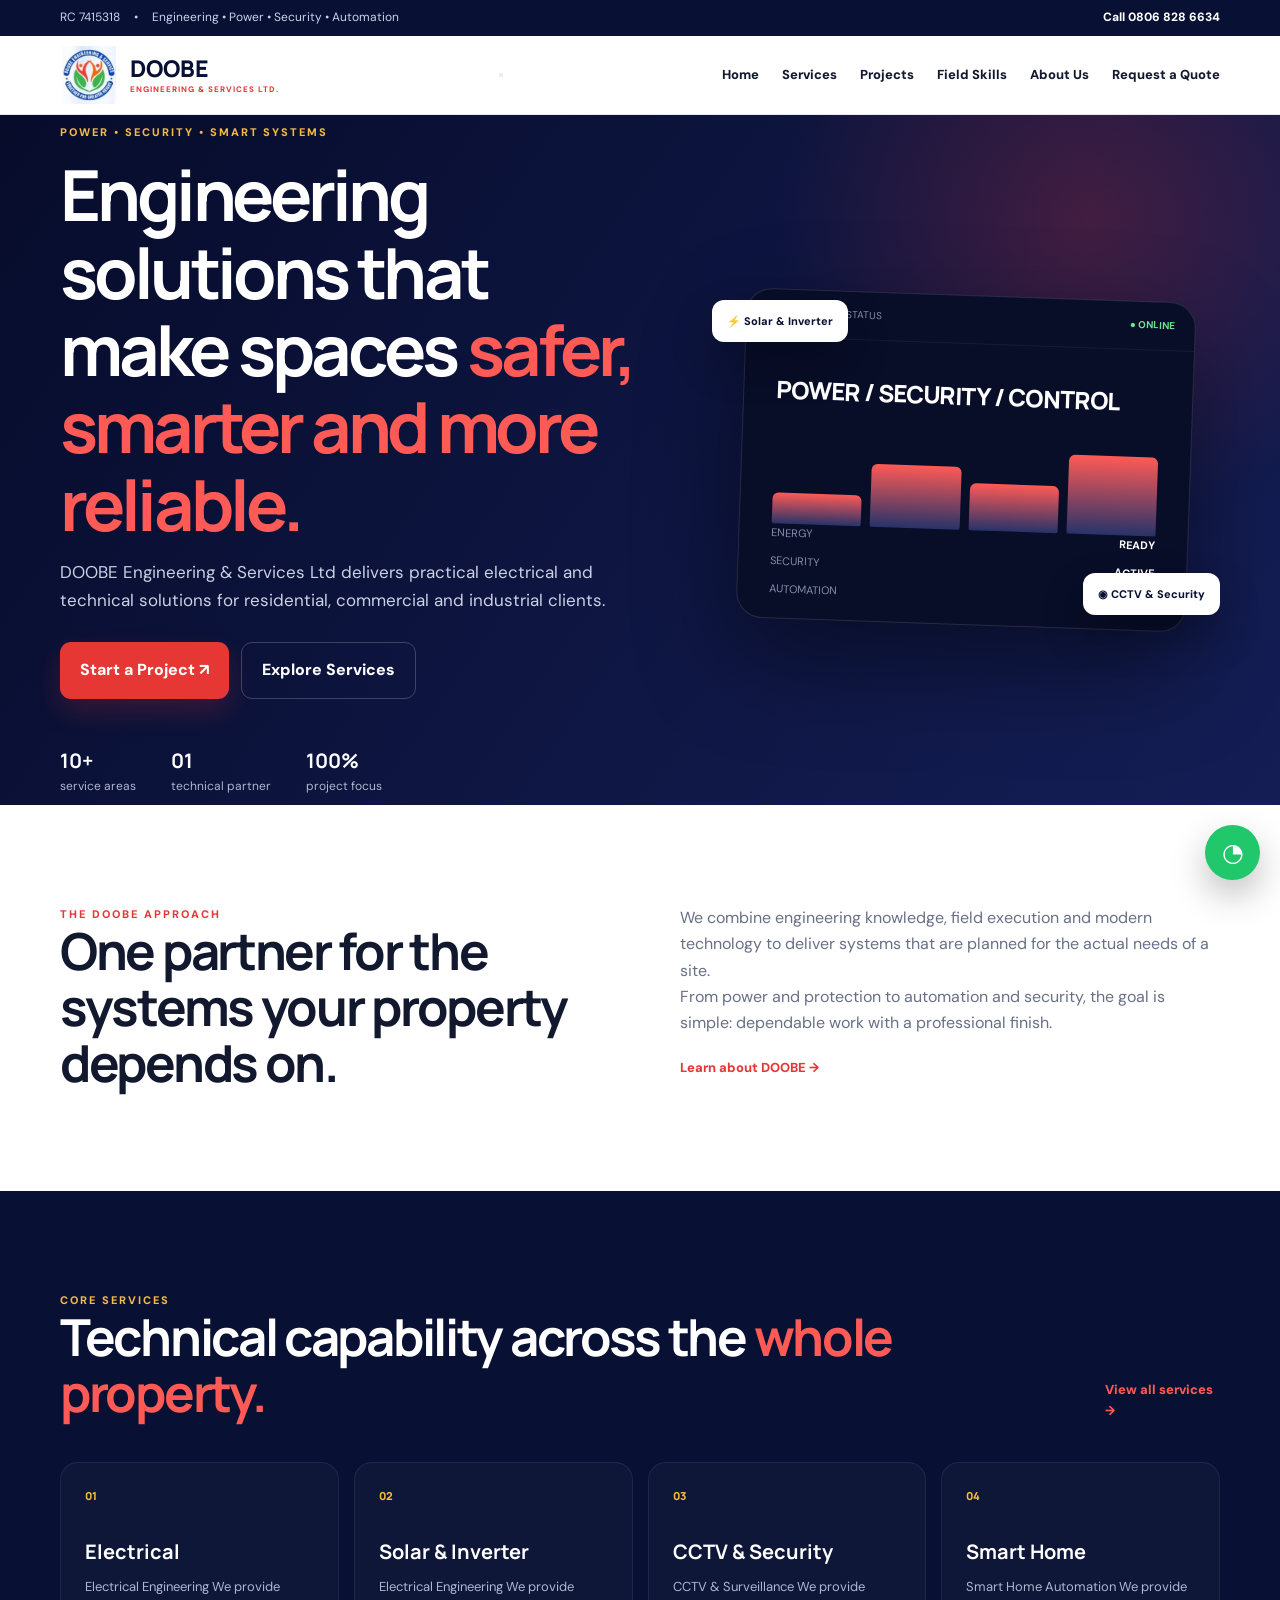
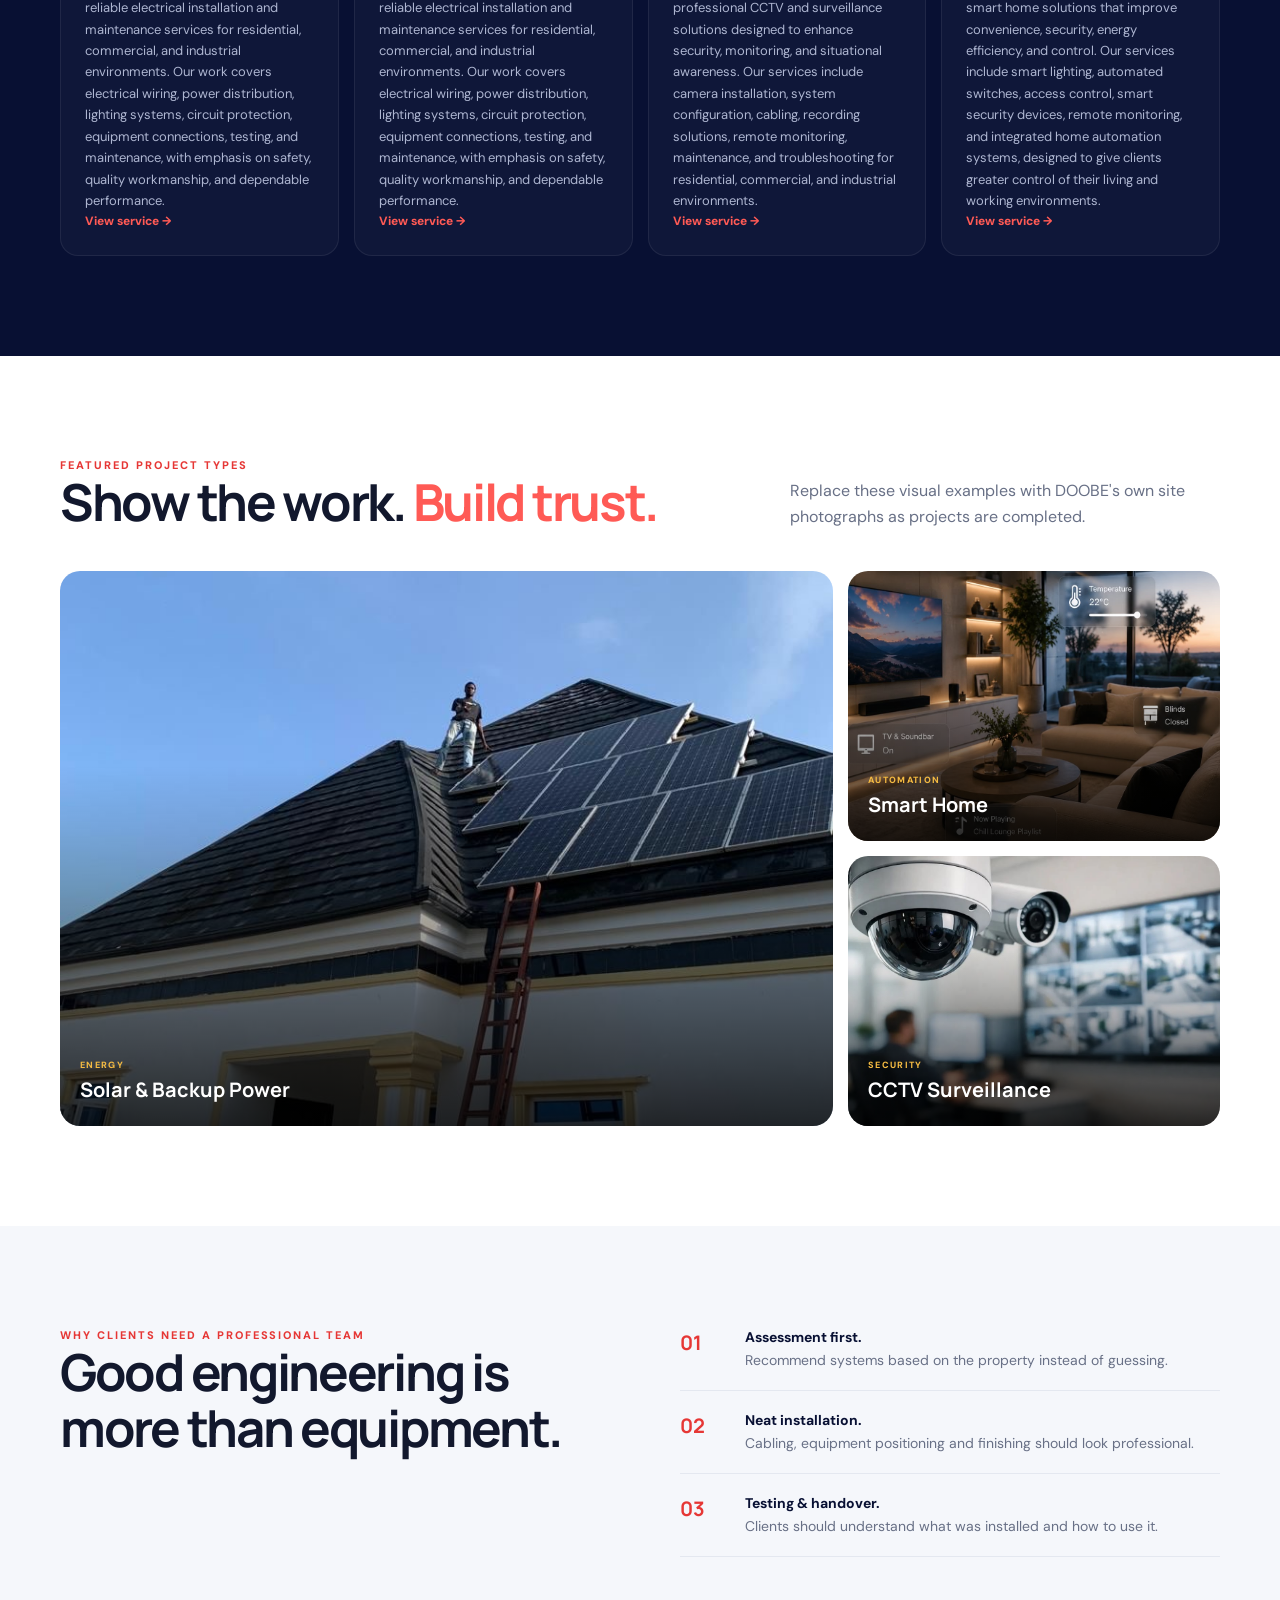
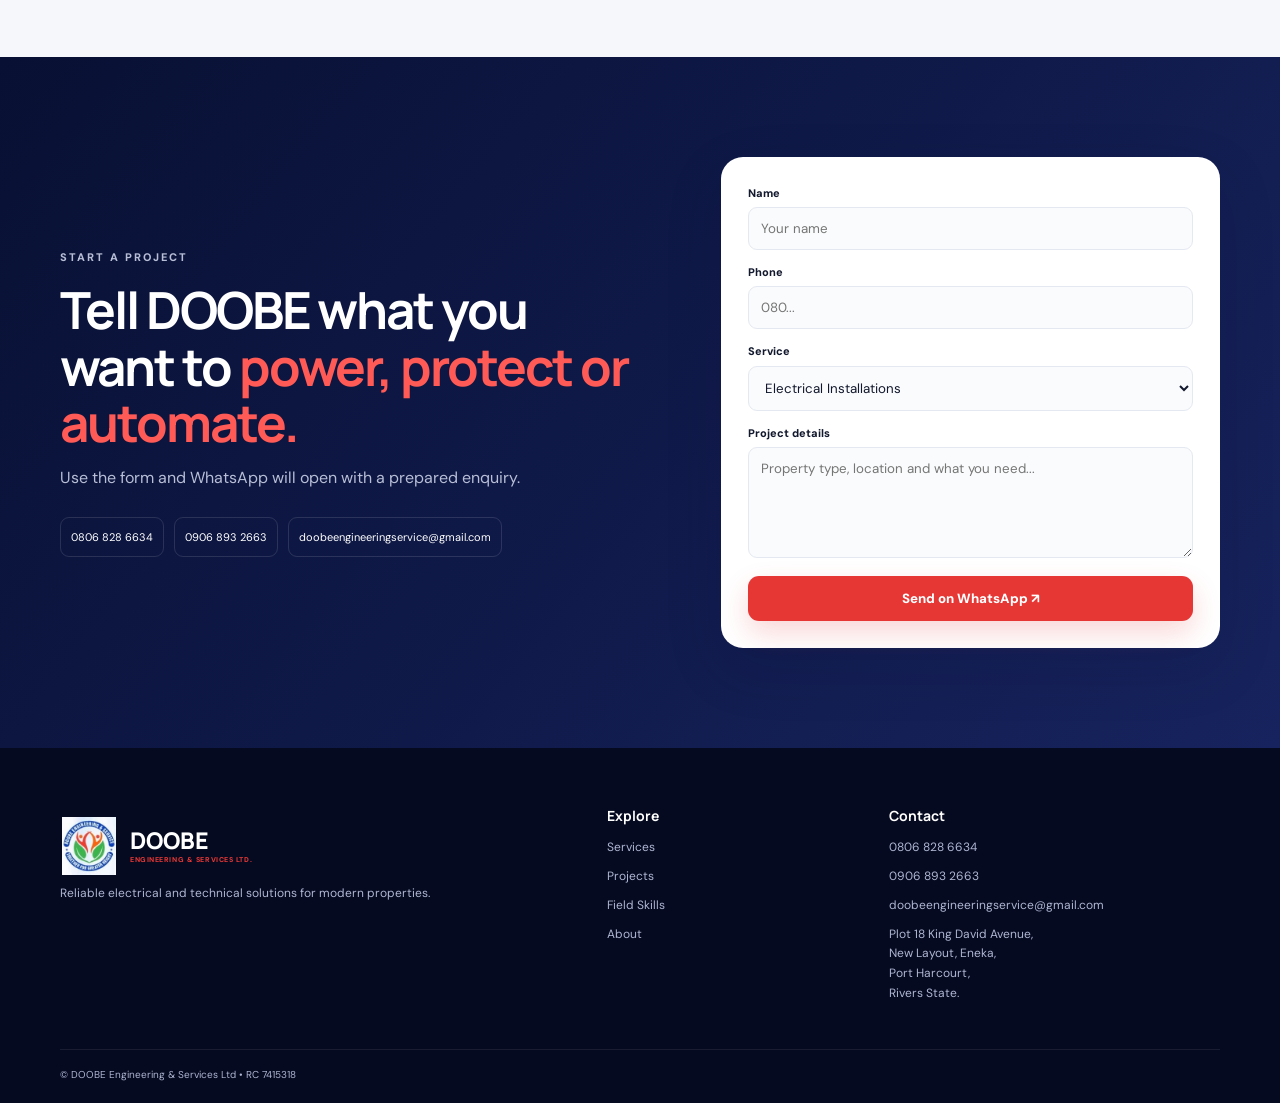
==== commit 695e353d: "Update index.html" ====
--- a/index.html
+++ b/index.html
@@ -149,58 +149,37 @@
         </a>
 
 
-        <!-- MOBILE MENU -->
         <button
-            class="menu"
-            aria-label="Open navigation">
-
-            ☰
-
-        </button>
-
-
-        <!-- NAVIGATION -->
-        <nav>
-
-            <a class="active"
-                href="index.html">
-
-                Home
-
-            </a>
-
-            <a href="services.html">
-
-                Services
-
-            </a>
-
-            <a href="projects.html">
-
-                Projects
-
-            </a>
-
-            <a href="field-skills.html">
-
-                Field Skills
-
-            </a>
-
-            <a href="about.html">
-
-                About
-
-            </a>
-
-            <a href="#contact"
-                class="nav-btn">
-
-                Request a Quote
-
-            </a>
-
-        </nav>
+    class="menu-toggle"
+    id="menuToggle"
+    type="button"
+    aria-label="Open navigation menu"
+    aria-expanded="false"
+    aria-controls="mainNav"
+>
+    <span></span>
+    <span></span>
+    <span></span>
+</button>
+
+
+        <nav class="main-nav" id="mainNav">
+
+    <a href="index.html">Home</a>
+
+    <a href="services.html">Services</a>
+
+    <a href="projects.html">Projects</a>
+
+    <a href="field-skills.html">Field Skills</a>
+
+    <a href="about.html">About Us</a>
+
+    <a href="index.html#quote" class="nav-cta">
+        Request a Quote
+    </a>
+
+</nav>
 
     </div>
 
@@ -1219,7 +1198,7 @@
 
         ©
 
-        <span id="year"></span>
+        <span id="2026"></span>
 
         DOOBE Engineering & Services Ltd
 
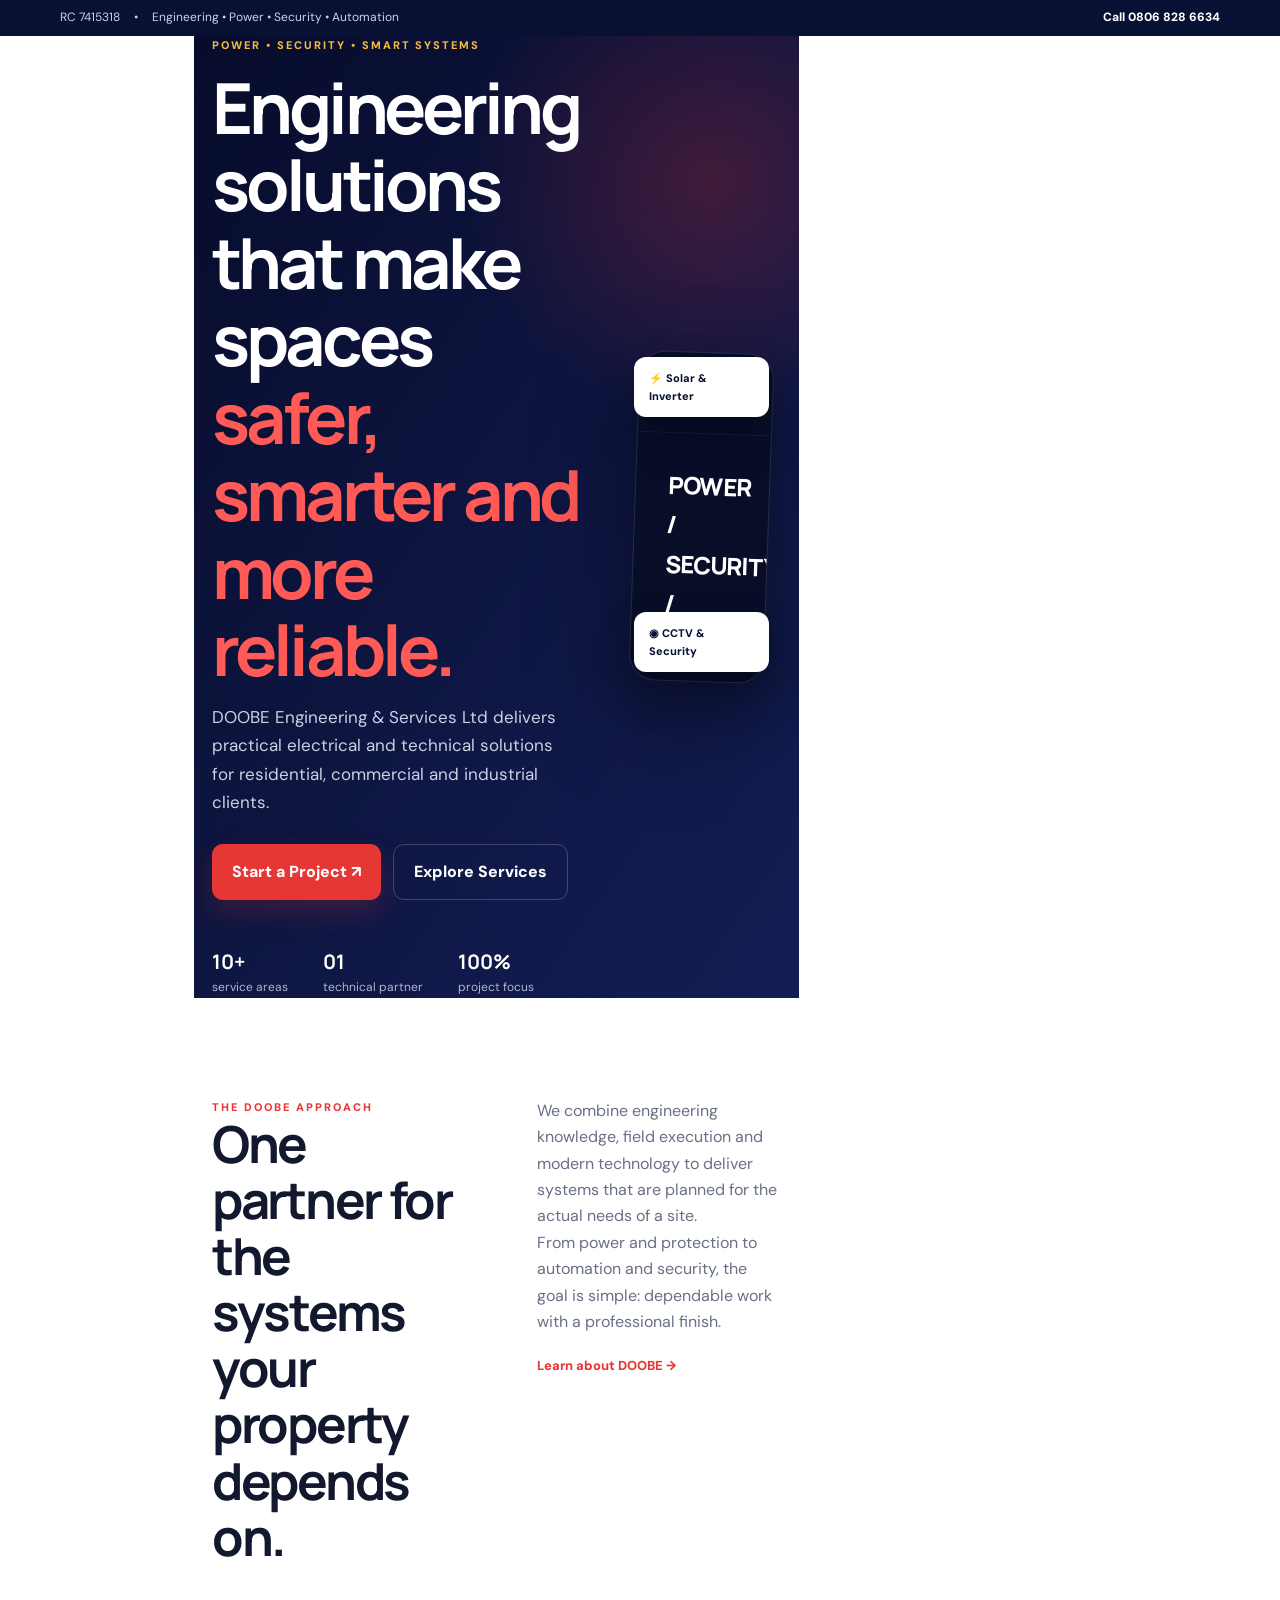
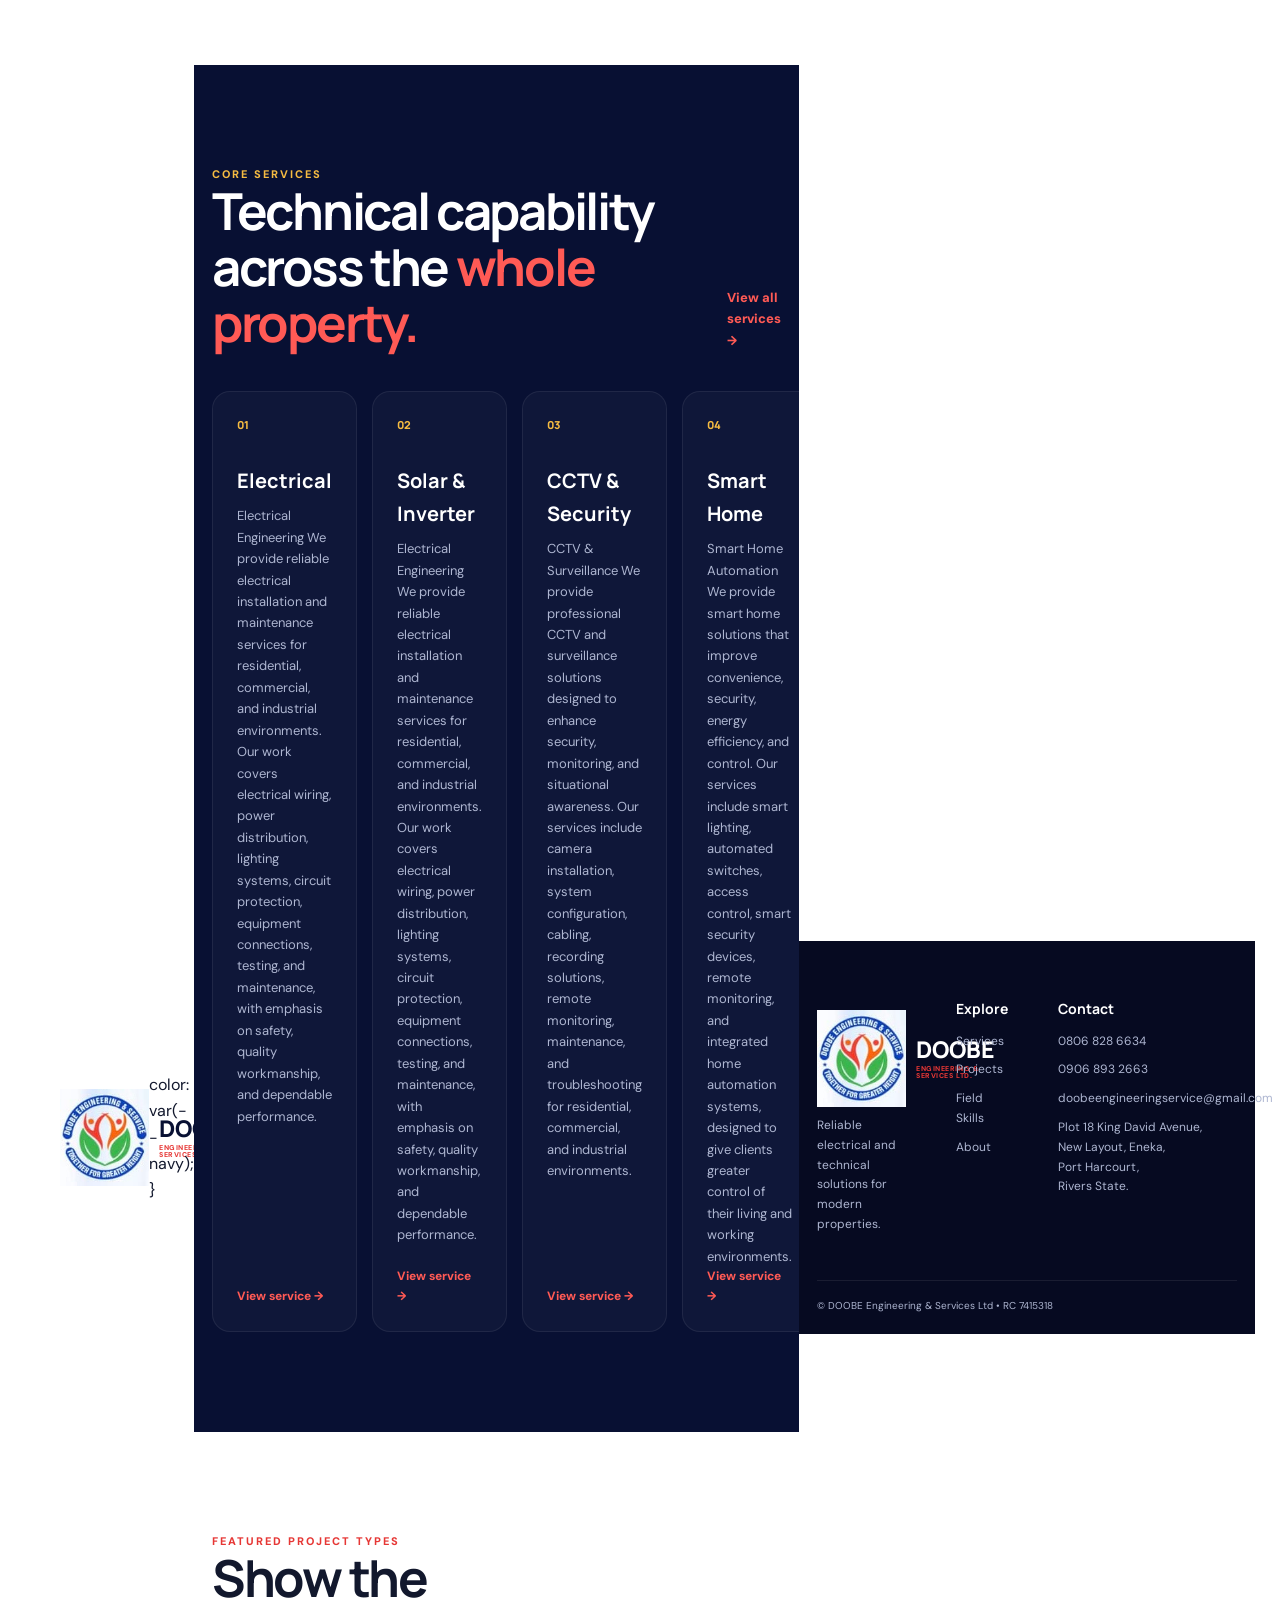
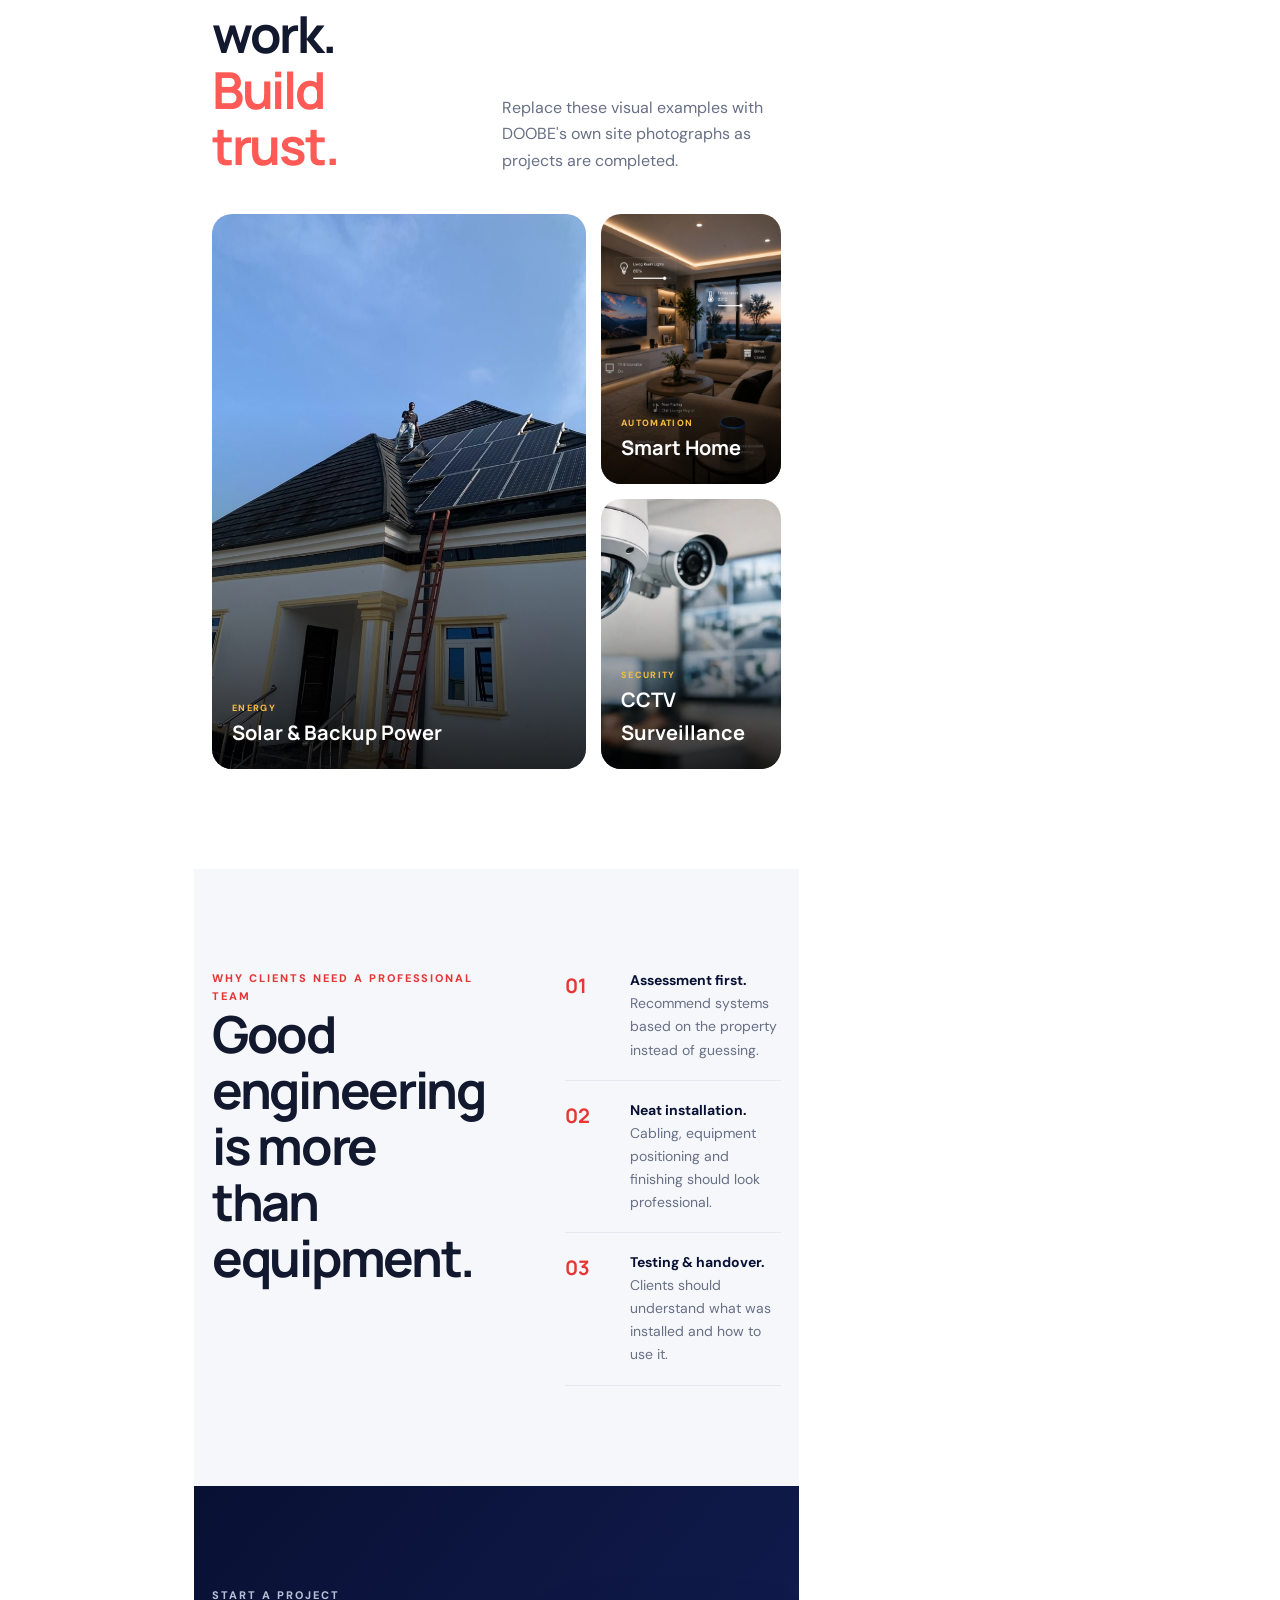
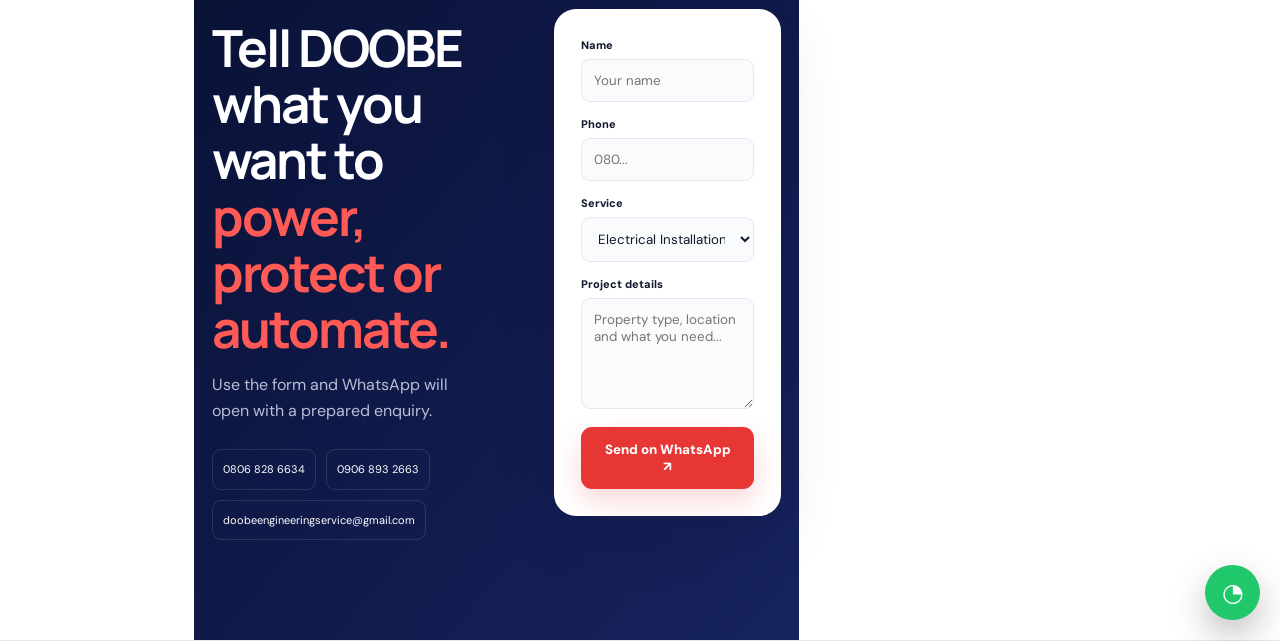
==== commit 0dbecf07: "Update index.html" ====
--- a/index.html
+++ b/index.html
@@ -149,41 +149,8 @@
         </a>
 
 
-        <button
-    class="menu-toggle"
-    id="menuToggle"
-    type="button"
-    aria-label="Open navigation menu"
-    aria-expanded="false"
-    aria-controls="mainNav"
->
-    <span></span>
-    <span></span>
-    <span></span>
-</button>
-
-
-        <nav class="main-nav" id="mainNav">
-
-    <a href="index.html">Home</a>
-
-    <a href="services.html">Services</a>
-
-    <a href="projects.html">Projects</a>
-
-    <a href="field-skills.html">Field Skills</a>
-
-    <a href="about.html">About Us</a>
-
-    <a href="index.html#quote" class="nav-cta">
-        Request a Quote
-    </a>
-
-</nav>
-
-    </div>
-
-</header>
+           color: var(--navy);
+}
 
 
 <!-- =====================================================
--- a/style.css
+++ b/style.css
@@ -217,35 +217,6 @@
 .nav-btn:hover {
     background: var(--navy);
     transform: translateY(-2px);
-}
-#navMenu {
-    display: flex;
-    gap: 25px;
-}
-
-.menu-btn {
-    display: none;
-}
-
-/* Mobile */
-@media (max-width: 768px) {
-    .menu-btn {
-        display: block;
-        font-size: 28px;
-        background: none;
-        border: none;
-        cursor: pointer;
-    }
-
-    #navMenu {
-        display: none;
-        flex-direction: column;
-        width: 100%;
-    }
-
-    #navMenu.active {
-        display: flex;
-    }
 }
 
 
@@ -810,6 +781,447 @@
 
     font-weight: 800;
 }
+
+
+/* =====================================================
+   PROJECT GALLERY
+===================================================== */
+
+.gallery {
+    display: grid;
+
+    grid-template-columns: 1.35fr 0.65fr;
+
+    grid-template-rows: 270px 270px;
+
+    gap: 15px;
+}
+
+.gallery > a {
+    position: relative;
+
+    overflow: hidden;
+
+    border-radius: 20px;
+}
+
+.gallery > a:first-child {
+    grid-row: span 2;
+}
+
+.gallery img {
+    width: 100%;
+    height: 100%;
+
+    object-fit: cover;
+
+    transition: 0.5s ease;
+}
+
+.gallery a:hover img {
+    transform: scale(1.06);
+}
+
+.gallery a::after {
+    content: "";
+
+    position: absolute;
+
+    inset: 0;
+
+    background:
+        linear-gradient(
+            transparent 35%,
+            rgba(0, 0, 0, 0.8)
+        );
+}
+
+.gallery div {
+    position: absolute;
+
+    z-index: 2;
+
+    left: 20px;
+    bottom: 20px;
+
+    color: white;
+}
+
+.gallery small {
+    display: block;
+
+    color: var(--gold);
+
+    font-size: 9px;
+
+    font-weight: 800;
+
+    letter-spacing: 0.15em;
+}
+
+.gallery b {
+    font-family: "Manrope", sans-serif;
+
+    font-size: 20px;
+}
+
+
+/* =====================================================
+   WHY DOOBE
+===================================================== */
+
+.feature-list {
+    display: grid;
+
+    gap: 18px;
+}
+
+.feature-list > div {
+    display: grid;
+
+    grid-template-columns: 50px 1fr;
+
+    gap: 15px;
+
+    padding-bottom: 18px;
+
+    border-bottom: 1px solid var(--line);
+}
+
+.feature-list b {
+    color: var(--red);
+
+    font-family: "Manrope", sans-serif;
+
+    font-size: 20px;
+}
+
+.feature-list p {
+    margin: 0;
+
+    color: var(--muted);
+
+    font-size: 14px;
+}
+
+.feature-list strong {
+        color: var(--navy);
+}
+/* =====================================================
+   CONTACT
+===================================================== */
+
+.contact {
+    color: white;
+
+    background:
+        linear-gradient(
+            130deg,
+            var(--navy),
+            #17235e
+        );
+}
+
+.contact-grid {
+    display: grid;
+
+    grid-template-columns: 1fr 0.85fr;
+
+    gap: 75px;
+
+    align-items: center;
+}
+
+.contact h2 {
+    margin: 15px 0;
+
+    font-size: clamp(35px, 4vw, 55px);
+
+    letter-spacing: -0.04em;
+}
+
+.contact p {
+    color: #b7bed6;
+}
+
+
+/* ---------- CONTACT LINKS ---------- */
+
+.contacts {
+    display: flex;
+
+    flex-wrap: wrap;
+
+    gap: 10px;
+
+    margin-top: 25px;
+}
+
+.contacts a {
+    padding: 10px;
+
+    border: 1px solid rgba(255, 255, 255, 0.12);
+
+    border-radius: 9px;
+
+    font-size: 11px;
+
+    transition: 0.25s ease;
+}
+
+.contacts a:hover {
+    background: white;
+
+    color: var(--navy);
+}
+
+
+/* ---------- CONTACT FORM ---------- */
+
+.contact form {
+    padding: 27px;
+
+    border-radius: 22px;
+
+    background: white;
+
+    color: var(--ink);
+
+    box-shadow: var(--shadow);
+}
+
+.contact label {
+    display: block;
+
+    margin-bottom: 13px;
+
+    font-size: 11px;
+
+    font-weight: 800;
+}
+
+.contact input,
+.contact select,
+.contact textarea {
+    width: 100%;
+
+    margin-top: 5px;
+
+    padding: 12px;
+
+    border: 1px solid var(--line);
+
+    border-radius: 9px;
+
+    outline: none;
+
+    background: #fafbfc;
+
+    color: var(--ink);
+
+    transition: 0.25s ease;
+}
+
+.contact input:focus,
+.contact select:focus,
+.contact textarea:focus {
+    border-color: var(--red);
+
+    box-shadow: 0 0 0 3px rgba(230, 55, 53, 0.08);
+}
+
+.contact textarea {
+    resize: vertical;
+}
+
+
+/* =====================================================
+   FOOTER
+===================================================== */
+
+footer {
+    padding: 60px 0 20px;
+
+    background: #060a21;
+
+    color: #aeb6d1;
+}
+
+.footer-grid {
+    display: grid;
+
+    grid-template-columns: 1.5fr 0.7fr 1fr;
+
+    gap: 50px;
+}
+
+.footer-grid h4 {
+    margin-bottom: 15px;
+
+    color: white;
+
+    font-family: "Manrope", sans-serif;
+}
+
+.footer-grid a {
+    display: block;
+
+    margin: 9px 0;
+
+    font-size: 12px;
+}
+
+.footer-grid a:hover {
+    color: white;
+}
+
+.footer-grid p {
+    font-size: 12px;
+}
+
+.footer-grid .brand {
+    display: inline-flex;
+}
+
+.footer-grid .brand b {
+    color: white;
+}
+
+
+/* ---------- COPYRIGHT ---------- */
+
+.copyright {
+    margin-top: 45px;
+
+    padding-top: 17px;
+
+    border-top: 1px solid rgba(255, 255, 255, 0.08);
+
+    font-size: 10px;
+}
+
+
+/* =====================================================
+   WHATSAPP FLOATING BUTTON
+===================================================== */
+
+.wa {
+    position: fixed;
+
+    right: 20px;
+    bottom: 20px;
+
+    z-index: 2000;
+
+    width: 55px;
+    height: 55px;
+
+    display: grid;
+
+    place-items: center;
+
+    border-radius: 50%;
+
+    background: #20c76b;
+
+    color: white;
+
+    font-size: 25px;
+
+    box-shadow: 0 15px 35px rgba(0, 0, 0, 0.25);
+
+    transition: 0.25s ease;
+}
+
+.wa:hover {
+    transform: scale(1.1);
+
+    background: #16a957;
+}
+
+
+/* =====================================================
+   INNER PAGE HERO
+===================================================== */
+
+.page-hero {
+    padding: 105px 0;
+
+    background:
+        linear-gradient(
+            130deg,
+            var(--navy),
+            #17225d
+        );
+
+    color: white;
+}
+
+.page-hero h1 {
+    max-width: 850px;
+}
+
+.page-hero > div > p:last-child {
+    max-width: 700px;
+
+    color: #bcc4df;
+}
+
+
+/* =====================================================
+   SERVICE DETAIL PAGE
+===================================================== */
+
+.service-detail {
+    display: grid;
+
+    grid-template-columns: repeat(2, 1fr);
+
+    gap: 17px;
+}
+
+.service-detail article {
+    padding: 30px;
+
+    border: 1px solid var(--line);
+
+    border-radius: 19px;
+
+    transition: 0.3s ease;
+}
+
+.service-detail article:hover {
+    transform: translateY(-5px);
+
+    box-shadow: var(--shadow);
+}
+
+.service-detail span {
+    color: var(--red);
+
+    font-family: "Manrope", sans-serif;
+
+    font-size: 12px;
+
+    font-weight: 800;
+}
+
+.service-detail h2 {
+    margin: 18px 0 10px;
+
+    font-size: 26px;
+}
+
+.service-detail p,
+.service-detail li {
+    color: var(--muted);
+
+    font-size: 13px;
+}
+
+.service-detail ul {
+    padding-left: 18px;
+}
 .service-content ul {
     list-style: none;
     padding: 0;
@@ -835,517 +1247,6 @@
 }
 
 /* =====================================================
-   PROJECT GALLERY
-===================================================== */
-
-.gallery {
-    display: grid;
-
-    grid-template-columns: 1.35fr 0.65fr;
-
-    grid-template-rows: 270px 270px;
-
-    gap: 15px;
-}
-
-.gallery > a {
-    position: relative;
-
-    overflow: hidden;
-
-    border-radius: 20px;
-}
-
-.gallery > a:first-child {
-    grid-row: span 2;
-}
-
-.gallery img {
-    width: 100%;
-    height: 100%;
-
-    object-fit: cover;
-
-    transition: 0.5s ease;
-}
-
-.gallery a:hover img {
-    transform: scale(1.06);
-}
-
-.gallery a::after {
-    content: "";
-
-    position: absolute;
-
-    inset: 0;
-
-    background:
-        linear-gradient(
-            transparent 35%,
-            rgba(0, 0, 0, 0.8)
-        );
-}
-
-.gallery div {
-    position: absolute;
-
-    z-index: 2;
-
-    left: 20px;
-    bottom: 20px;
-
-    color: white;
-}
-
-.gallery small {
-    display: block;
-
-    color: var(--gold);
-
-    font-size: 9px;
-
-    font-weight: 800;
-
-    letter-spacing: 0.15em;
-}
-
-.gallery b {
-    font-family: "Manrope", sans-serif;
-
-    font-size: 20px;
-}
-
-.site-logo {
-    width: 58px;
-    height: 58px;
-    object-fit: contain;
-    display: block;
-}
-
-.brand {
-    display: flex;
-    align-items: center;
-    gap: 12px;
-    text-decoration: none;
-}
-
-.brand-text {
-    display: flex;
-    flex-direction: column;
-}
-
-.brand-text strong {
-    font-family: "Manrope", sans-serif;
-    font-size: 20px;
-    line-height: 1;
-}
-
-.brand-text small {
-    font-size: 8px;
-    letter-spacing: 1px;
-    margin-top: 5px;
-}
-@media (max-width: 650px) {
-
-    .site-logo {
-        width: 45px;
-        height: 45px;
-    }
-
-    .brand-text strong {
-        font-size: 17px;
-    }
-
-    .brand-text small {
-        font-size: 7px;
-    }
-
-}
-
-/* =====================================================
-   WHY DOOBE
-===================================================== */
-
-.feature-list {
-    display: grid;
-
-    gap: 18px;
-}
-
-.feature-list > div {
-    display: grid;
-
-    grid-template-columns: 50px 1fr;
-
-    gap: 15px;
-
-    padding-bottom: 18px;
-
-    border-bottom: 1px solid var(--line);
-}
-
-.feature-list b {
-    color: var(--red);
-
-    font-family: "Manrope", sans-serif;
-
-    font-size: 20px;
-}
-
-.feature-list p {
-    margin: 0;
-
-    color: var(--muted);
-
-    font-size: 14px;
-}
-
-.feature-list strong {
-    color: var(--navy);
-}
-
-
-/* =====================================================
-   CONTACT
-===================================================== */
-
-.contact {
-    color: white;
-
-    background:
-        linear-gradient(
-            130deg,
-            var(--navy),
-            #17235e
-        );
-}
-
-.contact-grid {
-    display: grid;
-
-    grid-template-columns: 1fr 0.85fr;
-
-    gap: 75px;
-
-    align-items: center;
-}
-
-.contact h2 {
-    margin: 15px 0;
-
-    font-size: clamp(35px, 4vw, 55px);
-
-    letter-spacing: -0.04em;
-}
-
-.contact p {
-    color: #b7bed6;
-}
-
-
-/* ---------- CONTACT LINKS ---------- */
-
-.contacts {
-    display: flex;
-
-    flex-wrap: wrap;
-
-    gap: 10px;
-
-    margin-top: 25px;
-}
-
-.contacts a {
-    padding: 10px;
-
-    border: 1px solid rgba(255, 255, 255, 0.12);
-
-    border-radius: 9px;
-
-    font-size: 11px;
-
-    transition: 0.25s ease;
-}
-
-.contacts a:hover {
-    background: white;
-
-    color: var(--navy);
-}
-
-
-/* ---------- CONTACT FORM ---------- */
-
-.contact form {
-    padding: 27px;
-
-    border-radius: 22px;
-
-    background: white;
-
-    color: var(--ink);
-
-    box-shadow: var(--shadow);
-}
-
-.contact label {
-    display: block;
-
-    margin-bottom: 13px;
-
-    font-size: 11px;
-
-    font-weight: 800;
-}
-
-.contact input,
-.contact select,
-.contact textarea {
-    width: 100%;
-
-    margin-top: 5px;
-
-    padding: 12px;
-
-    border: 1px solid var(--line);
-
-    border-radius: 9px;
-
-    outline: none;
-
-    background: #fafbfc;
-
-    color: var(--ink);
-
-    transition: 0.25s ease;
-}
-
-.contact input:focus,
-.contact select:focus,
-.contact textarea:focus {
-    border-color: var(--red);
-
-    box-shadow: 0 0 0 3px rgba(230, 55, 53, 0.08);
-}
-
-.contact textarea {
-    resize: vertical;
-}
-
-
-/* =====================================================
-   FOOTER
-===================================================== */
-
-footer {
-    padding: 60px 0 20px;
-
-    background: #060a21;
-
-    color: #aeb6d1;
-}
-
-.footer-grid {
-    display: grid;
-
-    grid-template-columns: 1.5fr 0.7fr 1fr;
-
-    gap: 50px;
-}
-
-.footer-grid h4 {
-    margin-bottom: 15px;
-
-    color: white;
-
-    font-family: "Manrope", sans-serif;
-}
-
-.footer-grid a {
-    display: block;
-
-    margin: 9px 0;
-
-    font-size: 12px;
-}
-
-.footer-grid a:hover {
-    color: white;
-}
-
-.footer-grid p {
-    font-size: 12px;
-}
-
-.footer-grid .brand {
-    display: inline-flex;
-}
-
-.footer-grid .brand b {
-    color: white;
-}
-
-
-/* ---------- COPYRIGHT ---------- */
-
-.copyright {
-    margin-top: 45px;
-
-    padding-top: 17px;
-
-    border-top: 1px solid rgba(255, 255, 255, 0.08);
-
-    font-size: 10px;
-}
-
-
-/* =====================================================
-   WHATSAPP FLOATING BUTTON
-===================================================== */
-
-.wa {
-    position: fixed;
-
-    right: 20px;
-    bottom: 20px;
-
-    z-index: 2000;
-
-    width: 55px;
-    height: 55px;
-
-    display: grid;
-
-    place-items: center;
-
-    border-radius: 50%;
-
-    background: #20c76b;
-
-    color: white;
-
-    font-size: 25px;
-
-    box-shadow: 0 15px 35px rgba(0, 0, 0, 0.25);
-
-    transition: 0.25s ease;
-}
-
-.wa:hover {
-    transform: scale(1.1);
-
-    background: #16a957;
-}
-
-
-/* =====================================================
-   INNER PAGE HERO
-===================================================== */
-
-.page-hero {
-    padding: 105px 0;
-
-    background:
-        linear-gradient(
-            130deg,
-            var(--navy),
-            #17225d
-        );
-
-    color: white;
-}
-
-.page-hero h1 {
-    max-width: 850px;
-}
-
-.page-hero > div > p:last-child {
-    max-width: 700px;
-
-    color: #bcc4df;
-}
-
-
-/* =====================================================
-   SERVICE DETAIL PAGE
-===================================================== */
-
-.service-detail {
-    display: grid;
-
-    grid-template-columns: repeat(2, 1fr);
-
-    gap: 17px;
-}
-
-.service-detail article {
-    padding: 30px;
-
-    border: 1px solid var(--line);
-
-    border-radius: 19px;
-
-    transition: 0.3s ease;
-}
-
-.service-detail article:hover {
-    transform: translateY(-5px);
-
-    box-shadow: var(--shadow);
-}
-
-.service-detail span {
-    color: var(--red);
-
-    font-family: "Manrope", sans-serif;
-
-    font-size: 12px;
-
-    font-weight: 800;
-}
-
-.service-detail h2 {
-    margin: 18px 0 10px;
-
-    font-size: 26px;
-}
-
-.service-detail p,
-.service-detail li {
-    color: var(--muted);
-
-    font-size: 13px;
-}
-
-.service-detail ul {
-    padding-left: 18px;
-}
-.service-content ul {
-    list-style: none;
-    padding: 0;
-    margin: 20px 0 0;
-    border-top: 1px solid #eeeeee;
-}
-
-.service-content li {
-    position: relative;
-    padding: 10px 0 10px 18px;
-    border-bottom: 1px solid #eeeeee;
-    color: #555;
-    font-size: 14px;
-    line-height: 1.5;
-}
-
-.service-content li::before {
-    content: "✓";
-    position: absolute;
-    left: 0;
-    color: #c8102e;
-    font-weight: 700;
-}
-
-/* =====================================================
    PROJECT PAGE
 ===================================================== */
 
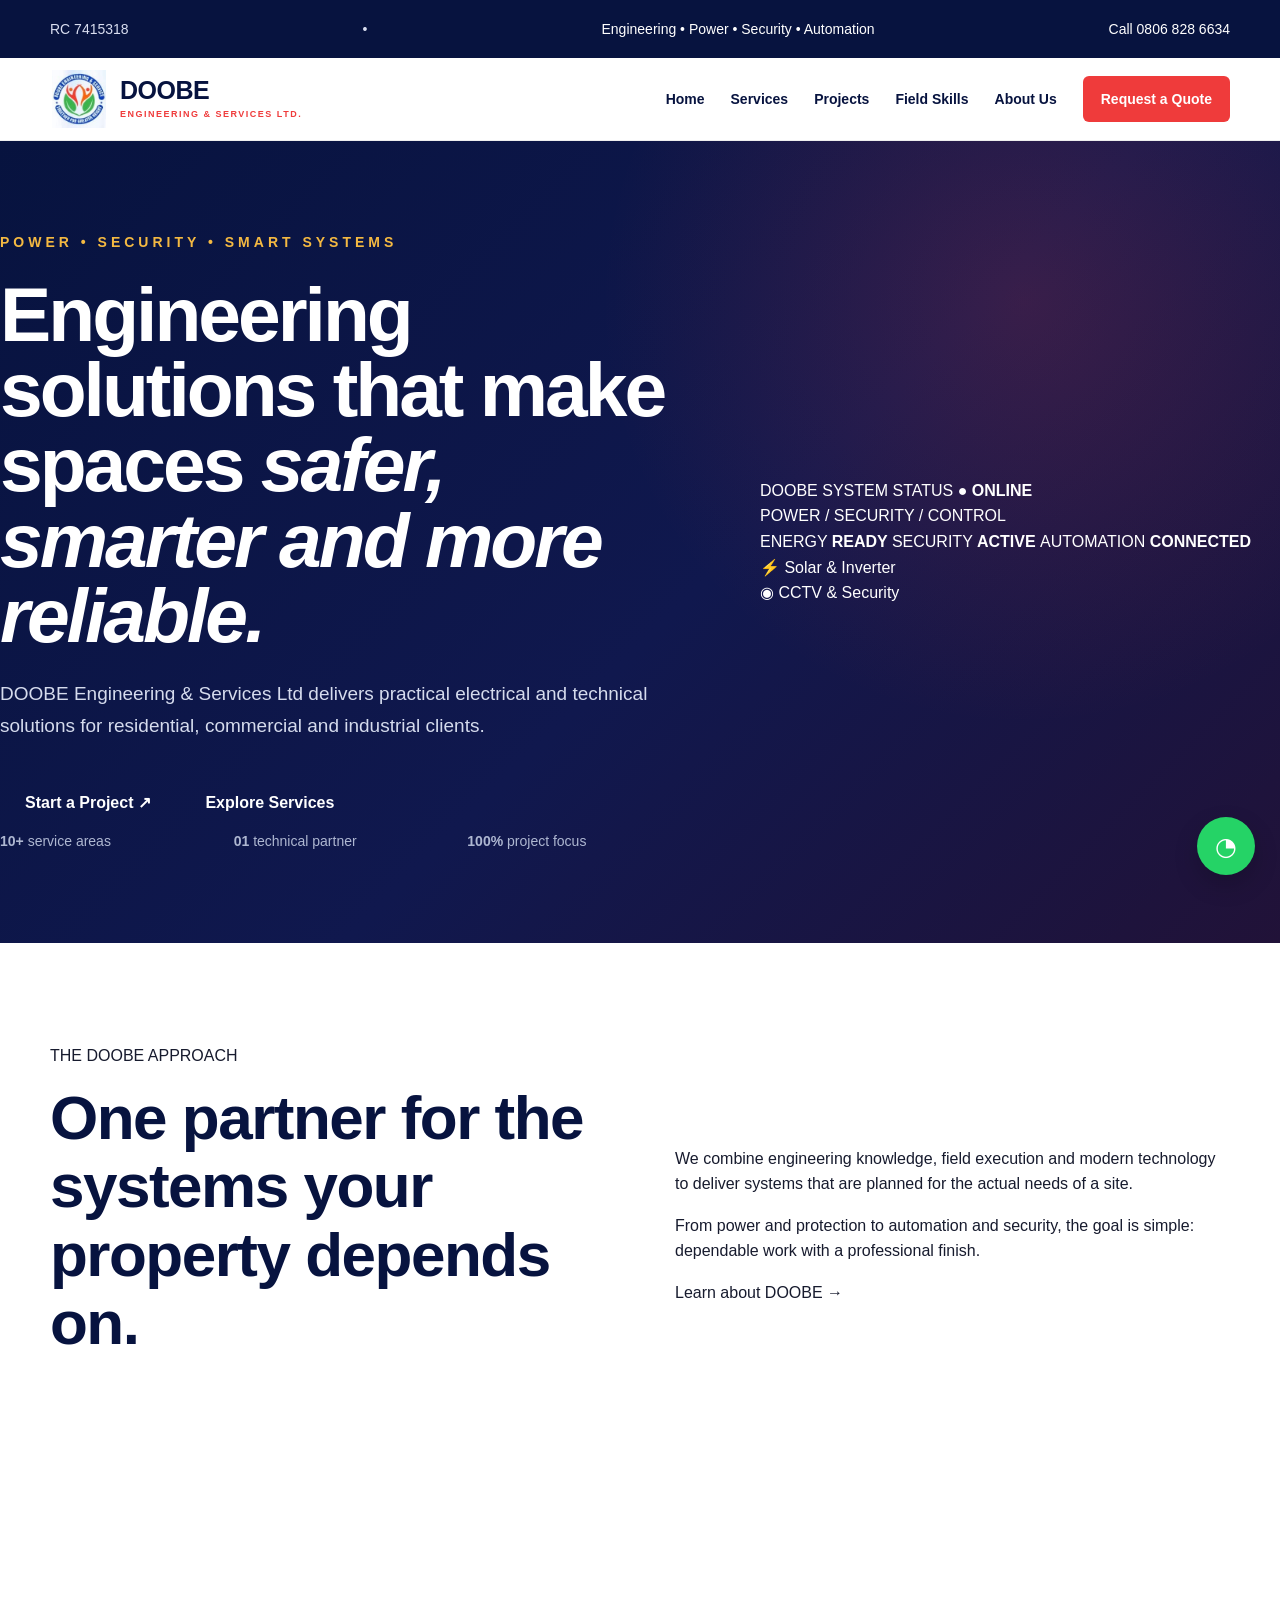
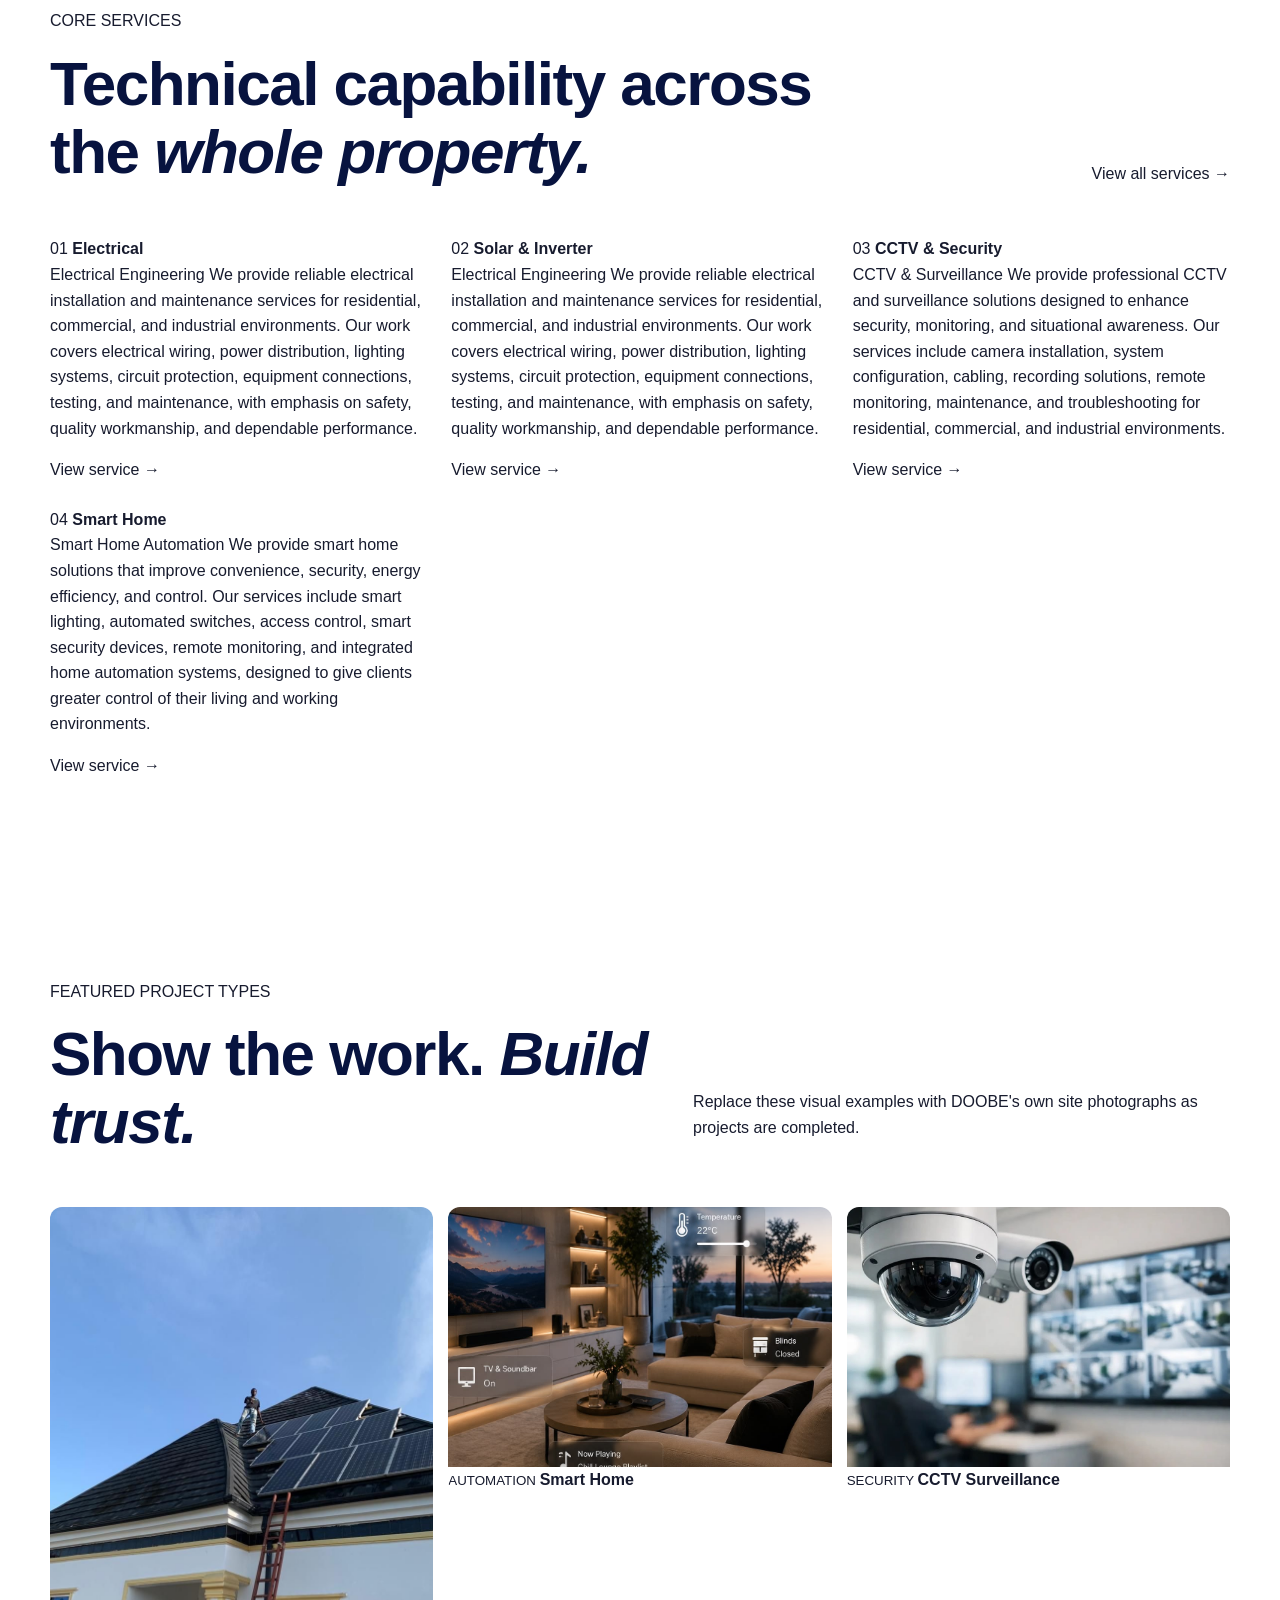
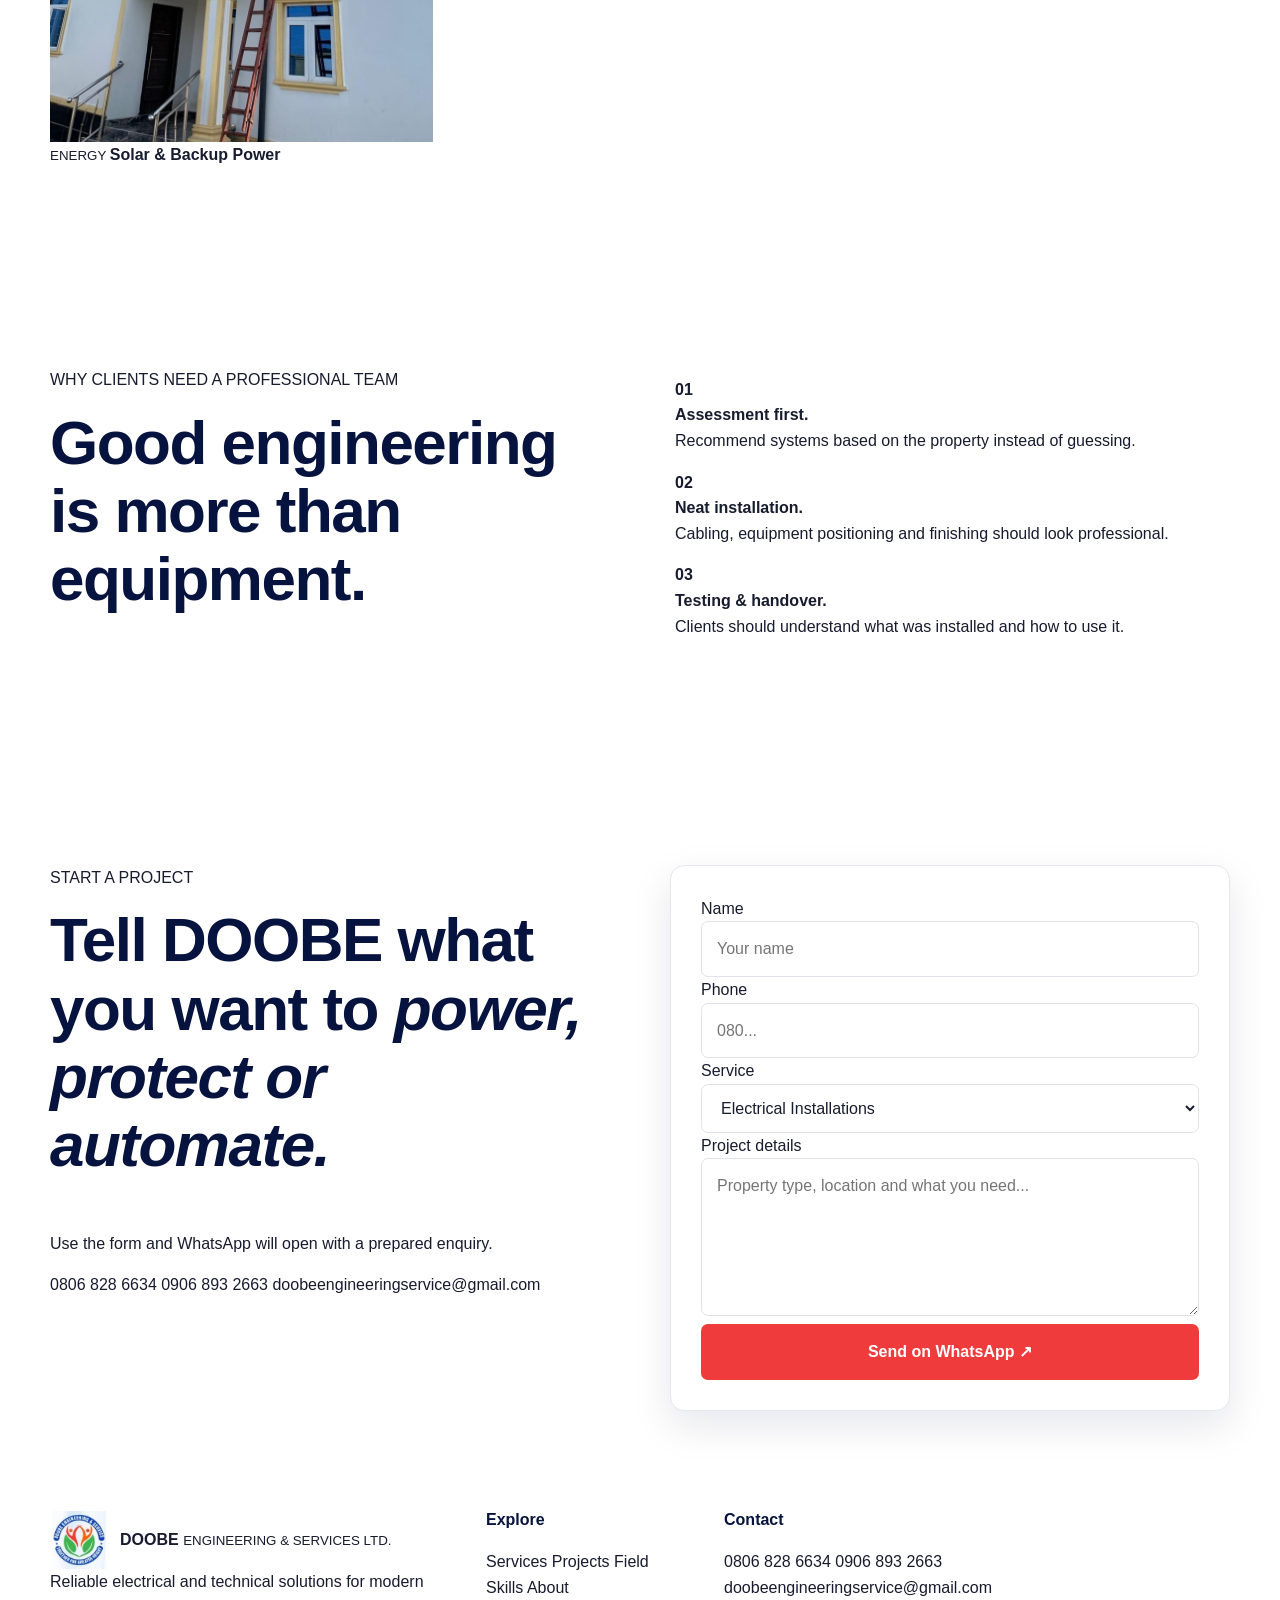
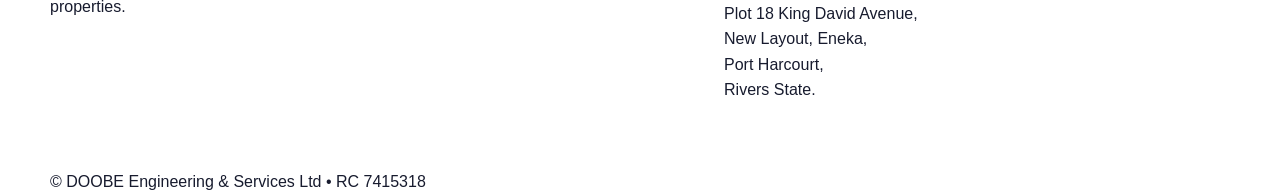
==== commit 87ab236d: "Update index.html" ====
--- a/index.html
+++ b/index.html
@@ -74,14 +74,7 @@
     </script>
 
 </head>
-<script>
-    const menubtn = document.getElementById("menuBtn");
-    const navMenu = document.getElementById("navMenu");
-
-    menuBtn.addEventListener("click", () => {
-        navMenu.classList.toggle("active");
-    });
-</script>
+
 
 <body>
 
@@ -121,24 +114,19 @@
 
 <header class="header">
 
-    <div class="container nav-wrap">
-
-
-        <!-- LOGO -->
-        <a class="brand"
-            href="index.html">
-
-         <img
-    src="logo.jpg"
-    alt="DOOBE Engineering & Services Ltd Logo"
-    class="site-logo"
->
-
-             <div class="brand-text">
-
-                <b>
-                    DOOBE
-                </b>
+    <div class="container">
+
+        <a href="index.html" class="brand">
+
+            <img
+                src="logo.jpg"
+                alt="DOOBE Engineering & Services Ltd"
+                class="site-logo"
+            >
+
+            <div class="brand-text">
+
+                <strong>DOOBE</strong>
 
                 <small>
                     ENGINEERING & SERVICES LTD.
@@ -149,8 +137,44 @@
         </a>
 
 
-           color: var(--navy);
-}
+        <button
+            class="menu"
+            id="menuToggle"
+            type="button"
+            aria-label="Open menu"
+        >
+
+            <span></span>
+            <span></span>
+            <span></span>
+
+        </button>
+
+
+        <nav id="mainNav">
+
+            <a href="index.html">Home</a>
+
+            <a href="services.html">Services</a>
+
+            <a href="projects.html">Projects</a>
+
+            <a href="field-skills.html">Field Skills</a>
+
+            <a href="about.html">About Us</a>
+
+            <a
+                href="index.html#contact"
+                class="nav-cta"
+            >
+                Request a Quote
+            </a>
+
+        </nav>
+
+    </div>
+
+</header>
 
 
 <!-- =====================================================
@@ -161,7 +185,7 @@
 
 
 <!-- =====================================================
-     HERO SECTION
+     HERO SECTION 
 ===================================================== -->
 
 <section class="hero">
--- a/style.css
+++ b/style.css
@@ -1,2389 +1,1384 @@
-/* =====================================================
-   DOOBE ENGINEERING & SERVICES
-   MODERN RESPONSIVE STYLESHEET
-===================================================== */
-
-/* ---------- VARIABLES ---------- */
+/* =========================================================
+   DOOBE ENGINEERING & SERVICES LTD.
+   COMPLETE WEBSITE STYLESHEET
+   Desktop • Tablet • Mobile
+========================================================= */
+
+
+/* =========================================================
+   1. ROOT VARIABLES
+========================================================= */
 
 :root {
-    --navy: #081033;
-    --navy-light: #111b52;
-    --red: #e63735;
-    --red-light: #ff5a55;
-    --gold: #f5bb42;
-
-    --ink: #12182d;
-    --muted: #687086;
-
-    --soft: #f5f7fb;
+
+    /* Brand Colors */
+    --navy: #07133f;
+    --navy-dark: #050d2d;
+    --navy-light: #101d55;
+
+    --red: #ef3b3b;
+    --red-dark: #d92d2d;
+
+    --gold: #f4b942;
     --white: #ffffff;
-    --line: #e4e8f0;
-
-    --shadow: 0 20px 60px rgba(8, 16, 51, 0.12);
-
-    --radius: 18px;
-}
-
-
-/* ---------- RESET ---------- */
-
-* {
+    --black: #111111;
+
+    /* Neutral Colors */
+    --text: #171b2e;
+    --muted: #697086;
+    --light: #f5f6fa;
+    --border: #e5e7ef;
+
+    /* Effects */
+    --shadow:
+        0 15px 40px rgba(7, 19, 63, 0.10);
+
+    --shadow-lg:
+        0 25px 70px rgba(7, 19, 63, 0.16);
+
+    --radius: 14px;
+    --radius-sm: 8px;
+
+    --transition: 0.3s ease;
+
+    /* Container */
+    --container: 1180px;
+}
+
+
+/* =========================================================
+   2. RESET
+========================================================= */
+
+*,
+*::before,
+*::after {
     box-sizing: border-box;
+}
+
+html {
+    width: 100%;
+    max-width: 100%;
+
     margin: 0;
     padding: 0;
-}
-
-html {
+
     scroll-behavior: smooth;
+
+    overflow-x: hidden;
 }
 
 body {
+    width: 100%;
+    max-width: 100%;
+
     margin: 0;
-    font-family: "DM Sans", sans-serif;
-    color: var(--ink);
+    padding: 0;
+
+    font-family:
+        Arial,
+        Helvetica,
+        sans-serif;
+
+    color: var(--text);
+
     background: var(--white);
-    line-height: 1.65;
-}
-
-a {
-    text-decoration: none;
-    color: inherit;
-}
-
-img {
+
+    line-height: 1.6;
+
+    overflow-x: hidden;
+}
+
+img,
+video,
+iframe {
+    display: block;
     max-width: 100%;
-    display: block;
 }
 
 button,
 input,
-select,
-textarea {
-    font-family: inherit;
-}
-
-
-/* ---------- GLOBAL CONTAINER ---------- */
+textarea,
+select {
+    font: inherit;
+}
+
+button {
+    cursor: pointer;
+}
+
+a {
+    color: inherit;
+    text-decoration: none;
+}
+
+ul,
+ol {
+    margin: 0;
+    padding: 0;
+    list-style: none;
+}
+
+
+/* =========================================================
+   3. CONTAINER
+========================================================= */
 
 .container {
-    width: min(1160px, calc(100% - 36px));
-    margin: 0 auto;
-}
-
-
-/* ---------- ANNOUNCEMENT BAR ---------- */
-
-.announcement {
-    background: var(--navy);
-    color: #cbd2ed;
-    font-size: 12px;
-    padding: 8px 0;
-}
-
-.announcement .container {
-    display: flex;
-    align-items: center;
-    gap: 14px;
-}
-
-.announcement a {
+    width: min(
+        var(--container),
+        calc(100% - 40px)
+    );
+
     margin-left: auto;
-    color: var(--white);
-    font-weight: 800;
-}
-
-.announcement a:hover {
-    color: var(--gold);
-}
-
-
-/* ---------- HEADER ---------- */
-
-.header {
-    position: sticky;
-    top: 0;
-    z-index: 1000;
-
-    background: rgba(255, 255, 255, 0.94);
-
-    backdrop-filter: blur(16px);
-    -webkit-backdrop-filter: blur(16px);
-
-    border-bottom: 1px solid var(--line);
-}
-
-.nav-wrap {
-    min-height: 78px;
-
-    display: flex;
-    align-items: center;
-    justify-content: space-between;
-}
-
-
-/* ---------- BRAND ---------- */
-
-.brand {
-    display: flex;
-    align-items: center;
-    gap: 10px;
-}
-
-.logo {
-    width: 43px;
-    height: 43px;
-
-    border-radius: 12px;
-
-    background: var(--navy);
-
-    display: grid;
-    place-items: center;
-
-    color: white;
-
-    font-family: "Manrope", sans-serif;
-    font-size: 22px;
-    font-weight: 800;
-
-    box-shadow: inset 0 -4px 0 var(--red);
-}
-
-.brand b {
-    display: block;
-
-    color: var(--navy);
-
-    font-family: "Manrope", sans-serif;
-    font-size: 23px;
-    font-weight: 800;
-
-    line-height: 1;
-}
-
-.brand small {
-    display: block;
-
-    color: var(--red);
-
-    font-size: 7px;
-    font-weight: 800;
-
-    letter-spacing: 0.08em;
-
-    line-height: 1;
-
-    margin-top: 4px;
-}
-
-
-/* ---------- NAVIGATION ---------- */
-
-.header nav {
-    display: flex;
-    align-items: center;
-    gap: 23px;
-
-    font-size: 13px;
-    font-weight: 800;
-}
-
-.header nav a {
-    padding: 10px 0;
-
-    transition: 0.25s ease;
-}
-
-.header nav a:hover,
-.header nav a.active {
-    color: var(--red);
-}
-
-
-/* ---------- NAV CTA ---------- */
-
-.nav-btn {
-    background: var(--red);
-
-    color: white !important;
-
-    padding: 11px 17px !important;
-
-    border-radius: 10px;
-
-    transition: 0.25s ease;
-}
-
-.nav-btn:hover {
-    background: var(--navy);
-    transform: translateY(-2px);
-}
-
-
-/* ---------- MOBILE MENU ---------- */
-
-.menu {
-    display: none;
-
-    border: none;
-    background: transparent;
-
-    color: var(--navy);
-
-    font-size: 28px;
-
-    cursor: pointer;
-}
-
-
-/* =====================================================
-   TYPOGRAPHY
-===================================================== */
+    margin-right: auto;
+}
+
+
+/* =========================================================
+   4. TYPOGRAPHY
+========================================================= */
 
 h1,
 h2,
 h3,
-h4 {
-    font-family: "Manrope", sans-serif;
+h4,
+h5,
+h6 {
+    margin-top: 0;
+
+    color: var(--navy);
+
     line-height: 1.1;
+
+    font-weight: 800;
+}
+
+p {
+    margin-top: 0;
 }
 
 h1 {
-    font-size: clamp(42px, 5.5vw, 72px);
-
-    letter-spacing: -0.055em;
-
-    margin: 15px 0;
+    font-size: clamp(48px, 6vw, 82px);
+    letter-spacing: -2px;
 }
 
 h2 {
-    font-size: clamp(32px, 4vw, 51px);
-
-    letter-spacing: -0.045em;
+    font-size: clamp(38px, 5vw, 62px);
+    letter-spacing: -1.5px;
 }
 
 h3 {
-    font-size: 24px;
-}
-
-h4 {
+    font-size: 25px;
+}
+
+.text-muted {
+    color: var(--muted);
+}
+
+
+/* =========================================================
+   5. TOP ANNOUNCEMENT BAR
+========================================================= */
+
+.announcement {
+    width: 100%;
+
+    background: var(--navy);
+
+    color: var(--white);
+
+    min-height: 58px;
+
+    display: flex;
+    align-items: center;
+}
+
+.announcement .container {
+    display: flex;
+
+    align-items: center;
+
+    justify-content: space-between;
+
+    gap: 25px;
+
     font-size: 14px;
 }
 
-h1 em,
-h2 em {
-    color: var(--red-light);
-    font-style: normal;
-}
-
-
-/* ---------- EYEBROW ---------- */
-
-.eyebrow {
+.announcement span {
+    display: block;
+}
+
+.announcement span:first-child {
+    color: #d9def0;
+}
+
+.announcement span:nth-child(2) {
+    color: #d9def0;
+}
+
+.announcement strong {
+    color: var(--white);
+}
+
+
+/* =========================================================
+   6. HEADER
+========================================================= */
+
+.header {
+    position: relative;
+
+    width: 100%;
+
+    background: var(--white);
+
+    border-bottom: 1px solid #eeeeee;
+
+    z-index: 1000;
+}
+
+.header .container {
+    min-height: 82px;
+
+    display: flex;
+
+    align-items: center;
+
+    justify-content: space-between;
+
+    gap: 30px;
+}
+
+
+/* =========================================================
+   7. BRAND / LOGO
+========================================================= */
+
+.brand {
+    display: flex;
+
+    align-items: center;
+
+    gap: 12px;
+
+    flex-shrink: 0;
+}
+
+.site-logo {
+    width: 58px;
+    height: 58px;
+
+    object-fit: contain;
+}
+
+.brand-text {
+    display: flex;
+
+    flex-direction: column;
+}
+
+.brand-text strong {
+    color: var(--navy);
+
+    font-size: 25px;
+
+    line-height: 1;
+
+    font-weight: 800;
+
+    letter-spacing: -0.5px;
+}
+
+.brand-text small {
+    color: var(--red);
+
+    font-size: 9px;
+
+    line-height: 1.3;
+
+    margin-top: 6px;
+
+    letter-spacing: 1.5px;
+
+    font-weight: 700;
+}
+
+
+/* =========================================================
+   8. DESKTOP NAVIGATION
+========================================================= */
+
+.header nav {
+    display: flex;
+
+    align-items: center;
+
+    justify-content: flex-end;
+
+    gap: 26px;
+}
+
+.header nav a {
+    position: relative;
+
+    color: var(--navy);
+
+    font-size: 14px;
+
+    font-weight: 700;
+
+    transition: var(--transition);
+}
+
+.header nav a:hover {
+    color: var(--red);
+}
+
+.header nav a::after {
+    content: "";
+
+    position: absolute;
+
+    left: 0;
+    bottom: -7px;
+
+    width: 0;
+    height: 2px;
+
+    background: var(--red);
+
+    transition: var(--transition);
+}
+
+.header nav a:hover::after {
+    width: 100%;
+}
+
+
+/* =========================================================
+   9. NAVIGATION CTA
+========================================================= */
+
+.nav-cta {
+    padding: 12px 18px;
+
+    background: var(--red);
+
+    color: var(--white) !important;
+
+    border-radius: 6px;
+}
+
+.nav-cta:hover {
+    background: var(--red-dark);
+
+    transform: translateY(-2px);
+}
+
+.nav-cta::after {
+    display: none !important;
+}
+
+
+/* =========================================================
+   10. MOBILE MENU BUTTON
+========================================================= */
+
+.menu {
+    display: none;
+
+    width: 45px;
+    height: 45px;
+
+    border: 0;
+
+    background: transparent;
+
+    padding: 8px;
+
+    position: relative;
+
+    z-index: 1100;
+}
+
+.menu span {
+    display: block;
+
+    width: 27px;
+    height: 3px;
+
+    margin: 5px auto;
+
+    background: var(--navy);
+
+    border-radius: 5px;
+
+    transition: var(--transition);
+}
+
+
+/* =========================================================
+   11. HERO
+========================================================= */
+
+.hero {
+    position: relative;
+
+    width: 100%;
+
+    overflow: hidden;
+
+    color: var(--white);
+
+    background:
+        radial-gradient(
+            circle at 80% 20%,
+            rgba(239, 59, 59, 0.18),
+            transparent 35%
+        ),
+        linear-gradient(
+            135deg,
+            #07133f,
+            #10184e 55%,
+            #211238
+        );
+}
+
+.hero-grid {
+    width: 100%;
+
+    min-height: 700px;
+
+    display: grid;
+
+    grid-template-columns:
+        minmax(0, 1.1fr)
+        minmax(0, 0.9fr);
+
+    gap: 60px;
+
+    align-items: center;
+
+    padding: 90px 0;
+}
+
+.hero-content {
+    width: 100%;
+
+    max-width: 700px;
+
+    min-width: 0;
+}
+
+.hero .eyebrow {
+    margin-bottom: 22px;
+
     color: var(--gold);
 
-    font-size: 11px;
+    font-size: 14px;
 
     font-weight: 800;
 
-    letter-spacing: 0.18em;
-}
-
-.eyebrow.dark {
-    color: var(--red);
-}
-
-
-/* ---------- LEAD TEXT ---------- */
-
-.lead {
+    letter-spacing: 4px;
+
+    text-transform: uppercase;
+}
+
+.hero h1 {
+    margin-bottom: 25px;
+
+    color: var(--white);
+
+    font-size: clamp(
+        50px,
+        6vw,
+        80px
+    );
+
+    line-height: 0.98;
+
+    letter-spacing: -3px;
+
+    overflow-wrap: break-word;
+}
+
+.hero h1 span {
+    color: #ff5b5b;
+}
+
+.hero p {
     max-width: 650px;
 
-    color: #cbd1e5;
-
-    font-size: 17px;
-}
-
-
-/* =====================================================
-   BUTTONS
-===================================================== */
-
-.actions {
+    margin-bottom: 32px;
+
+    color: #d5dbed;
+
+    font-size: 19px;
+
+    line-height: 1.7;
+}
+
+
+/* =========================================================
+   12. HERO BUTTONS
+========================================================= */
+
+.hero-actions {
     display: flex;
 
+    align-items: center;
+
     flex-wrap: wrap;
 
-    gap: 12px;
-
-    margin-top: 28px;
+    gap: 14px;
+
+    margin-bottom: 45px;
 }
 
 .btn {
     display: inline-flex;
 
     align-items: center;
+
     justify-content: center;
 
-    padding: 14px 20px;
-
-    border: none;
-
-    border-radius: 11px;
+    min-height: 52px;
+
+    padding: 14px 24px;
+
+    border: 1px solid transparent;
+
+    border-radius: 8px;
 
     font-weight: 800;
 
-    cursor: pointer;
-
-    transition: 0.25s ease;
-}
-
-.btn:hover {
+    transition: var(--transition);
+}
+
+.btn-primary {
+    background: var(--red);
+
+    color: var(--white);
+}
+
+.btn-primary:hover {
+    background: var(--red-dark);
+
     transform: translateY(-3px);
-}
-
-.btn.red {
-    background: var(--red);
-
-    color: white;
-
-    box-shadow: 0 12px 28px rgba(230, 55, 53, 0.20);
-}
-
-.btn.red:hover {
-    background: var(--red-light);
-}
-
-.btn.outline {
-    border: 1px solid rgba(255, 255, 255, 0.20);
-
-    color: white;
+
+    box-shadow:
+        0 12px 25px rgba(239, 59, 59, 0.25);
+}
+
+.btn-outline {
+    border-color: rgba(255, 255, 255, 0.35);
+
+    color: var(--white);
 
     background: transparent;
 }
 
-.btn.outline:hover {
-    background: white;
+.btn-outline:hover {
+    background: var(--white);
 
     color: var(--navy);
 }
 
-.btn.full {
-    width: 100%;
-}
-
-
-/* =====================================================
-   HERO
-===================================================== */
-
-.hero {
-    position: relative;
-
-    overflow: hidden;
-
-    color: white;
-
-    background:
-        radial-gradient(
-            circle at 85% 15%,
-            rgba(216, 46, 46, 0.25),
-            transparent 25%
-        ),
-        linear-gradient(
-            125deg,
-            #070c2b,
-            #141e55
-        );
-}
-
-.hero-grid {
-    min-height: 690px;
-
+
+/* =========================================================
+   13. HERO ART
+========================================================= */
+
+.hero-art {
+    width: 100%;
+
+    max-width: 520px;
+
+    margin-left: auto;
+}
+
+.hero-art img {
+    width: 100%;
+
+    height: auto;
+
+    object-fit: contain;
+
+    border-radius: 20px;
+
+    box-shadow: var(--shadow-lg);
+}
+
+
+/* =========================================================
+   14. PROOF / STATS
+========================================================= */
+
+.proof {
     display: grid;
 
-    grid-template-columns: 1.08fr 0.92fr;
-
-    gap: 55px;
-
-    align-items: center;
-}
-
-
-/* ---------- HERO PROOF ---------- */
-
-.proof {
+    grid-template-columns:
+        repeat(3, minmax(0, 1fr));
+
+    gap: 30px;
+
+    width: 100%;
+}
+
+.proof strong {
+    display: block;
+
+    color: var(--white);
+
+    font-size: 34px;
+
+    line-height: 1;
+
+    margin-bottom: 8px;
+}
+
+.proof span {
+    display: block;
+
+    color: #aeb7d1;
+
+    font-size: 14px;
+}
+
+
+/* =========================================================
+   15. GENERAL SECTION
+========================================================= */
+
+.section {
+    width: 100%;
+
+    padding: 100px 0;
+}
+
+.section-light {
+    background: var(--light);
+}
+
+.section-dark {
+    background: var(--navy);
+
+    color: var(--white);
+}
+
+.section-dark h2,
+.section-dark h3 {
+    color: var(--white);
+}
+
+.section-head {
     display: flex;
 
-    flex-wrap: wrap;
-
-    gap: 35px;
-
-    margin-top: 45px;
-
-    color: #aeb6d1;
-
-    font-size: 12px;
-}
-
-.proof b {
+    align-items: flex-end;
+
+    justify-content: space-between;
+
+    gap: 40px;
+
+    margin-bottom: 50px;
+}
+
+.section-label {
     display: block;
 
-    color: white;
-
-    font-family: "Manrope", sans-serif;
-
-    font-size: 20px;
-}
-
-
-/* ---------- HERO ART ---------- */
-
-.hero-art {
-    position: relative;
-
-    height: 460px;
-
-    display: grid;
-
-    place-items: center;
-}
-
-
-/* ---------- TERMINAL ---------- */
-
-.terminal {
-    width: min(450px, 100%);
-
-    height: 330px;
-
-    overflow: hidden;
-
-    border-radius: 26px;
-
-    background: #080d28;
-
-    border: 1px solid rgba(255, 255, 255, 0.12);
-
-    box-shadow: 0 40px 100px rgba(0, 0, 0, 0.45);
-
-    transform: rotate(2deg);
-
-    transition: 0.4s ease;
-}
-
-.terminal:hover {
-    transform: rotate(0deg) translateY(-8px);
-}
-
-.terminal-top {
-    padding: 15px 20px;
-
-    display: flex;
-
-    justify-content: space-between;
-
-    border-bottom: 1px solid rgba(255, 255, 255, 0.06);
-
-    color: #858ead;
-
-    font-size: 10px;
-}
-
-.terminal-top b {
-    color: #69e690;
-}
-
-.terminal-body {
-    padding: 32px;
-}
-
-.big {
-    color: white;
-
-    font-family: "Manrope", sans-serif;
-
-    font-size: 24px;
+    margin-bottom: 15px;
+
+    color: var(--red);
+
+    font-size: 13px;
 
     font-weight: 800;
 
-    letter-spacing: -0.03em;
-}
-
-
-/* ---------- TERMINAL BARS ---------- */
-
-.bars {
-    height: 90px;
-
-    display: flex;
-
-    align-items: end;
-
-    gap: 9px;
-
-    margin-top: 25px;
-}
-
-.bars i {
-    display: block;
-
-    flex: 1;
-
-    height: 35%;
-
-    border-radius: 6px 6px 2px 2px;
-
-    background: linear-gradient(
-        var(--red-light),
-        #273369
-    );
-}
-
-.bars i:nth-child(2) {
-    height: 70%;
-}
-
-.bars i:nth-child(3) {
-    height: 52%;
-}
-
-.bars i:nth-child(4) {
-    height: 88%;
-}
-
-
-/* ---------- TERMINAL DATA ---------- */
-
-.data {
-    display: grid;
-
-    gap: 10px;
-
-    color: #858ead;
-
-    font-size: 11px;
-}
-
-.data span {
-    display: flex;
-
-    justify-content: space-between;
-}
-
-.data b {
-    color: white;
-}
-
-
-/* ---------- FLOATING HERO CARDS ---------- */
-
-.float {
-    position: absolute;
-
-    padding: 12px 15px;
-
-    border-radius: 12px;
-
-    background: white;
-
-    color: var(--navy);
-
-    font-size: 11px;
-
-    font-weight: 800;
-
-    box-shadow: 0 20px 40px rgba(0, 0, 0, 0.25);
-
-    animation: floating 4s ease-in-out infinite;
-}
-
-.f1 {
-    left: 0;
-    top: 70px;
-}
-
-.f2 {
-    right: 0;
-    bottom: 75px;
-
-    animation-delay: 1s;
-}
-
-@keyframes floating {
-
-    0%,
-    100% {
-        transform: translateY(0);
-    }
-
-    50% {
-        transform: translateY(-10px);
-    }
-}
-
-
-/* =====================================================
-   SECTIONS
-===================================================== */
-
-.section {
-    padding: 100px 0;
-}
-
-.section.light {
-    background: var(--soft);
-}
+    letter-spacing: 3px;
+
+    text-transform: uppercase;
+}
+
+.section-head h2 {
+    margin-bottom: 0;
+
+    max-width: 800px;
+}
+
+
+/* =========================================================
+   16. TWO COLUMN LAYOUT
+========================================================= */
 
 .two {
     display: grid;
 
-    grid-template-columns: 1fr 1fr;
-
-    gap: 80px;
-}
-
-.two > div > p:not(.eyebrow) {
-    color: var(--muted);
-
-    font-size: 16px;
-}
-
-
-/* ---------- TEXT LINK ---------- */
-
-.text-link {
-    display: inline-block;
-
-    margin-top: 20px;
-
-    color: var(--red);
-
-    font-size: 13px;
-
-    font-weight: 800;
-
-    transition: 0.25s ease;
-}
-
-.text-link:hover {
-    transform: translateX(5px);
-}
-
-.text-link.light {
-    color: var(--red-light);
-}
-
-
-/* =====================================================
-   DARK SECTION
-===================================================== */
-
-.dark-section {
-    background: var(--navy);
-
-    color: white;
-}
-
-.section-head {
-    display: flex;
-
-    align-items: end;
-
-    justify-content: space-between;
-
-    gap: 50px;
-
-    margin-bottom: 40px;
-}
-
-.section-head > p {
-    max-width: 430px;
-
-    color: var(--muted);
-}
-
-.dark-section .section-head h2 {
-    color: white;
-}
-
-
-/* =====================================================
-   SERVICE CARDS
-===================================================== */
+    grid-template-columns:
+        repeat(2, minmax(0, 1fr));
+
+    gap: 70px;
+
+    align-items: center;
+}
+
+
+/* =========================================================
+   17. SERVICES CARDS
+========================================================= */
 
 .cards {
     display: grid;
 
-    grid-template-columns: repeat(4, 1fr);
-
-    gap: 15px;
-}
-
-.cards article {
-    min-height: 250px;
+    grid-template-columns:
+        repeat(3, minmax(0, 1fr));
+
+    gap: 24px;
+}
+
+.card {
+    width: 100%;
+
+    padding: 32px;
+
+    background: var(--white);
+
+    border: 1px solid var(--border);
+
+    border-radius: var(--radius);
+
+    box-shadow:
+        0 8px 25px rgba(7, 19, 63, 0.05);
+
+    transition: var(--transition);
+}
+
+.card:hover {
+    transform: translateY(-8px);
+
+    box-shadow: var(--shadow);
+}
+
+.card-icon {
+    width: 56px;
+    height: 56px;
 
     display: flex;
 
-    flex-direction: column;
-
-    padding: 24px;
-
-    border: 1px solid rgba(255, 255, 255, 0.07);
-
-    border-radius: 18px;
-
-    background: rgba(255, 255, 255, 0.03);
-
-    transition: 0.3s ease;
-}
-
-.cards article:hover {
-    transform: translateY(-7px);
-
-    background: rgba(255, 255, 255, 0.07);
-
-    border-color: rgba(255, 255, 255, 0.15);
-}
-
-.cards span {
-    color: var(--gold);
-
-    font-family: "Manrope", sans-serif;
-
-    font-size: 11px;
-
-    font-weight: 800;
-}
-
-.cards strong {
-    margin: 30px 0 8px;
-
-    color: white;
-
-    font-family: "Manrope", sans-serif;
-
-    font-size: 20px;
-}
-
-.cards p {
-    color: #aeb6d1;
-
-    font-size: 13px;
-}
-
-.cards a {
-    margin-top: auto;
-
-    color: var(--red-light);
-
-    font-size: 12px;
-
-    font-weight: 800;
-}
-
-
-/* =====================================================
-   PROJECT GALLERY
-===================================================== */
+    align-items: center;
+    justify-content: center;
+
+    margin-bottom: 22px;
+
+    border-radius: 12px;
+
+    background: #fff0f0;
+
+    color: var(--red);
+
+    font-size: 25px;
+}
+
+.card h3 {
+    margin-bottom: 12px;
+}
+
+.card p {
+    margin-bottom: 0;
+
+    color: var(--muted);
+
+    line-height: 1.7;
+}
+
+
+/* =========================================================
+   18. SERVICE DETAIL
+========================================================= */
+
+.service-detail {
+    display: grid;
+
+    grid-template-columns:
+        repeat(2, minmax(0, 1fr));
+
+    gap: 40px;
+
+    align-items: center;
+}
+
+.service-detail img {
+    width: 100%;
+
+    border-radius: var(--radius);
+
+    object-fit: cover;
+
+    box-shadow: var(--shadow);
+}
+
+
+/* =========================================================
+   19. PAGE HERO
+========================================================= */
+
+.page-hero {
+    width: 100%;
+
+    padding: 100px 0;
+
+    color: var(--white);
+
+    background:
+        linear-gradient(
+            135deg,
+            var(--navy),
+            #211238
+        );
+}
+
+.page-hero h1 {
+    max-width: 800px;
+
+    margin-bottom: 20px;
+
+    color: var(--white);
+}
+
+.page-hero p {
+    max-width: 700px;
+
+    color: #cbd2e5;
+
+    font-size: 18px;
+}
+
+
+/* =========================================================
+   20. PROJECTS
+========================================================= */
+
+.case {
+    display: grid;
+
+    grid-template-columns:
+        repeat(2, minmax(0, 1fr));
+
+    gap: 30px;
+
+    margin-bottom: 30px;
+}
+
+.case > div {
+    padding: 35px;
+
+    background: var(--white);
+
+    border: 1px solid var(--border);
+
+    border-radius: var(--radius);
+
+    box-shadow:
+        0 8px 25px rgba(7, 19, 63, 0.05);
+}
+
+.case img {
+    width: 100%;
+
+    height: 280px;
+
+    object-fit: cover;
+
+    border-radius: 10px;
+
+    margin-bottom: 25px;
+}
+
+.case h3 {
+    margin-bottom: 12px;
+}
+
+.case p {
+    color: var(--muted);
+}
+
+
+/* =========================================================
+   21. GALLERY
+========================================================= */
 
 .gallery {
     display: grid;
 
-    grid-template-columns: 1.35fr 0.65fr;
-
-    grid-template-rows: 270px 270px;
+    grid-template-columns:
+        repeat(3, minmax(0, 1fr));
 
     gap: 15px;
 }
 
-.gallery > a {
-    position: relative;
+.gallery a {
+    display: block;
 
     overflow: hidden;
 
-    border-radius: 20px;
+    border-radius: 12px;
+}
+
+.gallery img {
+    width: 100%;
+
+    height: 260px;
+
+    object-fit: cover;
+
+    transition:
+        transform 0.5s ease;
+}
+
+.gallery a:hover img {
+    transform: scale(1.06);
 }
 
 .gallery > a:first-child {
     grid-row: span 2;
 }
 
-.gallery img {
-    width: 100%;
-    height: 100%;
+.gallery > a:first-child img {
+    height: 535px;
+}
+
+
+/* =========================================================
+   22. FIELD SKILLS
+========================================================= */
+
+.idea-grid {
+    display: grid;
+
+    grid-template-columns:
+        repeat(2, minmax(0, 1fr));
+
+    gap: 24px;
+}
+
+.skill-card {
+    padding: 30px;
+
+    background: var(--white);
+
+    border: 1px solid var(--border);
+
+    border-radius: var(--radius);
+
+    transition: var(--transition);
+}
+
+.skill-card:hover {
+    transform: translateY(-5px);
+
+    box-shadow: var(--shadow);
+}
+
+.skill-card h3 {
+    margin-bottom: 10px;
+}
+
+.skill-card p {
+    color: var(--muted);
+
+    margin-bottom: 0;
+}
+
+
+/* =========================================================
+   23. VALUES
+========================================================= */
+
+.values {
+    display: grid;
+
+    grid-template-columns:
+        repeat(2, minmax(0, 1fr));
+
+    gap: 24px;
+}
+
+.value {
+    padding: 30px;
+
+    border: 1px solid var(--border);
+
+    border-radius: var(--radius);
+
+    background: var(--white);
+}
+
+.value h3 {
+    margin-bottom: 10px;
+}
+
+.value p {
+    margin-bottom: 0;
+
+    color: var(--muted);
+}
+
+
+/* =========================================================
+   24. ABOUT PAGE
+========================================================= */
+
+.about-page {
+    display: grid;
+
+    grid-template-columns:
+        repeat(2, minmax(0, 1fr));
+
+    gap: 60px;
+
+    align-items: center;
+}
+
+.about-page img {
+    width: 100%;
+
+    border-radius: var(--radius);
+
+    box-shadow: var(--shadow);
+}
+
+
+/* =========================================================
+   25. VIDEO
+========================================================= */
+
+.video-grid {
+    display: grid;
+
+    grid-template-columns:
+        repeat(2, minmax(0, 1fr));
+
+    gap: 25px;
+}
+
+.video-card {
+    overflow: hidden;
+
+    border-radius: var(--radius);
+
+    background: var(--navy);
+
+    box-shadow: var(--shadow);
+}
+
+.video-card iframe,
+.video-card video {
+    width: 100%;
+
+    aspect-ratio: 16 / 9;
+
+    border: 0;
 
     object-fit: cover;
-
-    transition: 0.5s ease;
-}
-
-.gallery a:hover img {
-    transform: scale(1.06);
-}
-
-.gallery a::after {
-    content: "";
-
-    position: absolute;
-
-    inset: 0;
-
-    background:
-        linear-gradient(
-            transparent 35%,
-            rgba(0, 0, 0, 0.8)
-        );
-}
-
-.gallery div {
-    position: absolute;
-
-    z-index: 2;
-
-    left: 20px;
-    bottom: 20px;
-
-    color: white;
-}
-
-.gallery small {
-    display: block;
-
-    color: var(--gold);
-
-    font-size: 9px;
-
-    font-weight: 800;
-
-    letter-spacing: 0.15em;
-}
-
-.gallery b {
-    font-family: "Manrope", sans-serif;
-
-    font-size: 20px;
-}
-
-
-/* =====================================================
-   WHY DOOBE
-===================================================== */
-
-.feature-list {
-    display: grid;
-
-    gap: 18px;
-}
-
-.feature-list > div {
-    display: grid;
-
-    grid-template-columns: 50px 1fr;
-
-    gap: 15px;
-
-    padding-bottom: 18px;
-
-    border-bottom: 1px solid var(--line);
-}
-
-.feature-list b {
-    color: var(--red);
-
-    font-family: "Manrope", sans-serif;
-
-    font-size: 20px;
-}
-
-.feature-list p {
-    margin: 0;
-
-    color: var(--muted);
-
-    font-size: 14px;
-}
-
-.feature-list strong {
-        color: var(--navy);
-}
-/* =====================================================
-   CONTACT
-===================================================== */
-
-.contact {
-    color: white;
-
-    background:
-        linear-gradient(
-            130deg,
-            var(--navy),
-            #17235e
-        );
-}
+}
+
+.video-card-content {
+    padding: 22px;
+}
+
+.video-card-content h3 {
+    color: var(--white);
+
+    margin-bottom: 8px;
+}
+
+.video-card-content p {
+    color: #cbd2e5;
+
+    margin-bottom: 0;
+}
+
+
+/* =========================================================
+   26. CONTACT
+========================================================= */
 
 .contact-grid {
     display: grid;
 
-    grid-template-columns: 1fr 0.85fr;
-
-    gap: 75px;
-
-    align-items: center;
-}
-
-.contact h2 {
-    margin: 15px 0;
-
-    font-size: clamp(35px, 4vw, 55px);
-
-    letter-spacing: -0.04em;
-}
-
-.contact p {
-    color: #b7bed6;
-}
-
-
-/* ---------- CONTACT LINKS ---------- */
-
-.contacts {
-    display: flex;
-
-    flex-wrap: wrap;
-
-    gap: 10px;
-
-    margin-top: 25px;
-}
-
-.contacts a {
-    padding: 10px;
-
-    border: 1px solid rgba(255, 255, 255, 0.12);
-
-    border-radius: 9px;
-
-    font-size: 11px;
-
-    transition: 0.25s ease;
-}
-
-.contacts a:hover {
-    background: white;
+    grid-template-columns:
+        repeat(2, minmax(0, 1fr));
+
+    gap: 60px;
+}
+
+.contact-info {
+    display: grid;
+
+    gap: 18px;
+}
+
+.contact-item {
+    padding: 22px;
+
+    background: var(--light);
+
+    border-radius: 10px;
+
+    border: 1px solid var(--border);
+}
+
+.contact-item strong {
+    display: block;
+
+    margin-bottom: 5px;
 
     color: var(--navy);
 }
 
-
-/* ---------- CONTACT FORM ---------- */
+.contact-item span,
+.contact-item a {
+    color: var(--muted);
+
+    word-break: break-word;
+}
+
+.contact-item a:hover {
+    color: var(--red);
+}
+
+
+/* =========================================================
+   27. CONTACT FORM
+========================================================= */
 
 .contact form {
-    padding: 27px;
-
-    border-radius: 22px;
-
-    background: white;
-
-    color: var(--ink);
+    padding: 30px;
+
+    background: var(--white);
+
+    border: 1px solid var(--border);
+
+    border-radius: var(--radius);
 
     box-shadow: var(--shadow);
 }
 
-.contact label {
+.form-group {
+    margin-bottom: 18px;
+}
+
+.form-group label {
     display: block;
 
-    margin-bottom: 13px;
-
-    font-size: 11px;
+    margin-bottom: 7px;
+
+    color: var(--navy);
+
+    font-size: 14px;
+
+    font-weight: 700;
+}
+
+.contact input,
+.contact textarea,
+.contact select {
+    width: 100%;
+
+    padding: 14px 15px;
+
+    border: 1px solid #dfe2ea;
+
+    border-radius: 7px;
+
+    outline: none;
+
+    background: var(--white);
+
+    color: var(--text);
+
+    transition: var(--transition);
+}
+
+.contact textarea {
+    min-height: 150px;
+
+    resize: vertical;
+}
+
+.contact input:focus,
+.contact textarea:focus,
+.contact select:focus {
+    border-color: var(--red);
+
+    box-shadow:
+        0 0 0 3px rgba(239, 59, 59, 0.08);
+}
+
+.contact button {
+    width: 100%;
+
+    border: 0;
+
+    background: var(--red);
+
+    color: var(--white);
+
+    padding: 15px;
+
+    border-radius: 7px;
 
     font-weight: 800;
-}
-
-.contact input,
-.contact select,
-.contact textarea {
-    width: 100%;
-
-    margin-top: 5px;
-
-    padding: 12px;
-
-    border: 1px solid var(--line);
-
-    border-radius: 9px;
-
-    outline: none;
-
-    background: #fafbfc;
-
-    color: var(--ink);
-
-    transition: 0.25s ease;
-}
-
-.contact input:focus,
-.contact select:focus,
-.contact textarea:focus {
-    border-color: var(--red);
-
-    box-shadow: 0 0 0 3px rgba(230, 55, 53, 0.08);
-}
-
-.contact textarea {
-    resize: vertical;
-}
-
-
-/* =====================================================
-   FOOTER
-===================================================== */
-
-footer {
-    padding: 60px 0 20px;
-
-    background: #060a21;
-
-    color: #aeb6d1;
+
+    transition: var(--transition);
+}
+
+.contact button:hover {
+    background: var(--red-dark);
+
+    transform: translateY(-2px);
+}
+
+
+/* =========================================================
+   28. FOOTER
+========================================================= */
+
+.footer {
+    width: 100%;
+
+    padding: 70px 0 25px;
+
+    background: var(--navy);
+
+    color: #cbd2e5;
 }
 
 .footer-grid {
     display: grid;
 
-    grid-template-columns: 1.5fr 0.7fr 1fr;
-
-    gap: 50px;
-}
-
-.footer-grid h4 {
-    margin-bottom: 15px;
-
-    color: white;
-
-    font-family: "Manrope", sans-serif;
-}
-
-.footer-grid a {
+    grid-template-columns:
+        2fr 1fr 1fr 1fr;
+
+    gap: 40px;
+
+    padding-bottom: 50px;
+}
+
+.footer h3,
+.footer h4 {
+    color: var(--white);
+
+    margin-bottom: 18px;
+}
+
+.footer p {
+    max-width: 420px;
+
+    line-height: 1.7;
+}
+
+.footer a {
     display: block;
 
-    margin: 9px 0;
-
-    font-size: 12px;
-}
-
-.footer-grid a:hover {
-    color: white;
-}
-
-.footer-grid p {
-    font-size: 12px;
-}
-
-.footer-grid .brand {
-    display: inline-flex;
-}
-
-.footer-grid .brand b {
-    color: white;
-}
-
-
-/* ---------- COPYRIGHT ---------- */
-
-.copyright {
-    margin-top: 45px;
-
-    padding-top: 17px;
-
-    border-top: 1px solid rgba(255, 255, 255, 0.08);
-
-    font-size: 10px;
-}
-
-
-/* =====================================================
-   WHATSAPP FLOATING BUTTON
-===================================================== */
+    margin-bottom: 10px;
+
+    color: #cbd2e5;
+
+    transition: var(--transition);
+}
+
+.footer a:hover {
+    color: var(--red);
+}
+
+.footer-bottom {
+    padding-top: 25px;
+
+    border-top: 1px solid rgba(255, 255, 255, 0.12);
+
+    text-align: center;
+
+    color: #8993af;
+
+    font-size: 13px;
+}
+
+
+/* =========================================================
+   29. WHATSAPP FLOATING BUTTON
+========================================================= */
 
 .wa {
     position: fixed;
 
-    right: 20px;
-    bottom: 20px;
-
-    z-index: 2000;
-
-    width: 55px;
-    height: 55px;
-
-    display: grid;
-
-    place-items: center;
-
-    border-radius: 50%;
-
-    background: #20c76b;
-
-    color: white;
-
-    font-size: 25px;
-
-    box-shadow: 0 15px 35px rgba(0, 0, 0, 0.25);
-
-    transition: 0.25s ease;
-}
-
-.wa:hover {
-    transform: scale(1.1);
-
-    background: #16a957;
-}
-
-
-/* =====================================================
-   INNER PAGE HERO
-===================================================== */
-
-.page-hero {
-    padding: 105px 0;
-
-    background:
-        linear-gradient(
-            130deg,
-            var(--navy),
-            #17225d
-        );
-
-    color: white;
-}
-
-.page-hero h1 {
-    max-width: 850px;
-}
-
-.page-hero > div > p:last-child {
-    max-width: 700px;
-
-    color: #bcc4df;
-}
-
-
-/* =====================================================
-   SERVICE DETAIL PAGE
-===================================================== */
-
-.service-detail {
-    display: grid;
-
-    grid-template-columns: repeat(2, 1fr);
-
-    gap: 17px;
-}
-
-.service-detail article {
-    padding: 30px;
-
-    border: 1px solid var(--line);
-
-    border-radius: 19px;
-
-    transition: 0.3s ease;
-}
-
-.service-detail article:hover {
-    transform: translateY(-5px);
-
-    box-shadow: var(--shadow);
-}
-
-.service-detail span {
-    color: var(--red);
-
-    font-family: "Manrope", sans-serif;
-
-    font-size: 12px;
-
-    font-weight: 800;
-}
-
-.service-detail h2 {
-    margin: 18px 0 10px;
-
-    font-size: 26px;
-}
-
-.service-detail p,
-.service-detail li {
-    color: var(--muted);
-
-    font-size: 13px;
-}
-
-.service-detail ul {
-    padding-left: 18px;
-}
-.service-content ul {
-    list-style: none;
-    padding: 0;
-    margin: 20px 0 0;
-    border-top: 1px solid #eeeeee;
-}
-
-.service-content li {
-    position: relative;
-    padding: 10px 0 10px 18px;
-    border-bottom: 1px solid #eeeeee;
-    color: #555;
-    font-size: 14px;
-    line-height: 1.5;
-}
-
-.service-content li::before {
-    content: "✓";
-    position: absolute;
-    left: 0;
-    color: #c8102e;
-    font-weight: 700;
-}
-
-/* =====================================================
-   PROJECT PAGE
-===================================================== */
-
-.case-grid {
-    display: grid;
-
-    gap: 25px;
-}
-
-.case {
-    display: grid;
-
-    grid-template-columns: 0.9fr 1.1fr;
-
-    min-height: 330px;
-
-    overflow: hidden;
-
-    border: 1px solid var(--line);
-
-    border-radius: 22px;
-
-    background: white;
-}
-
-.case img {
-    width: 100%;
-    height: 100%;
-
-    object-fit: cover;
-}
-
-.case > div {
-    padding: 38px;
-}
-
-.case h2 {
-    margin: 8px 0;
-
-    font-size: 32px;
-}
-
-.case p {
-    color: var(--muted);
-
-    font-size: 14px;
-}
-
-.case a {
-    color: var(--red);
-
-    font-size: 12px;
-
-    font-weight: 800;
-}
-/* =====================================================
-   PROJECT PAGE
-===================================================== */
-
-
-/* =====================================================
-   PROJECT STATS
-===================================================== */
-
-.project-stats {
-    background: #111;
-    color: #fff;
-}
-
-.project-stat-grid {
-    display: grid;
-    grid-template-columns: repeat(4, 1fr);
-}
-
-.project-stat-grid > div {
-    padding: 35px 25px;
-    border-right: 1px solid rgba(255,255,255,0.15);
-}
-
-.project-stat-grid > div:last-child {
-    border-right: none;
-}
-
-.project-stat-grid strong {
-    display: block;
-    color: #c8102e;
-    font-family: "Manrope", sans-serif;
-    font-size: 28px;
-    margin-bottom: 8px;
-}
-
-.project-stat-grid span {
-    color: #ddd;
-    font-size: 13px;
-}
-
-
-/* =====================================================
-   FEATURED PROJECT
-===================================================== */
-
-.featured-project {
-    display: grid;
-    grid-template-columns: 1.15fr 0.85fr;
-    background: #fff;
-    border: 1px solid #e3e3e3;
-}
-
-.featured-project-image {
-    min-height: 520px;
-    overflow: hidden;
-}
-
-.featured-project-image img {
-    width: 100%;
-    height: 100%;
-    min-height: 520px;
-    object-fit: cover;
-    display: block;
-}
-
-.featured-project-content {
-    padding: 55px;
+    right: 25px;
+    bottom: 25px;
+
+    width: 58px;
+    height: 58px;
+
     display: flex;
-    flex-direction: column;
-    justify-content: center;
-}
-
-.project-label {
-    display: block;
-    color: #c8102e;
-    font-size: 11px;
-    font-weight: 700;
-    letter-spacing: 1.5px;
-    margin-bottom: 15px;
-}
-
-.featured-project-content h3 {
-    font-family: "Manrope", sans-serif;
-    font-size: 30px;
-    margin-bottom: 20px;
-}
-
-.featured-project-content > p {
-    color: #666;
-    line-height: 1.8;
-    margin-bottom: 15px;
-}
-
-
-/* =====================================================
-   PROJECT DETAILS
-===================================================== */
-
-.project-details {
-    margin-top: 25px;
-    border-top: 1px solid #ddd;
-}
-
-.project-details > div {
-    padding: 15px 0;
-    border-bottom: 1px solid #ddd;
-}
-
-.project-details span {
-    display: block;
-    color: #999;
-    font-size: 10px;
-    font-weight: 700;
-    letter-spacing: 1px;
-    margin-bottom: 5px;
-}
-
-.project-details strong {
-    font-size: 14px;
-}
-
-
-/* =====================================================
-   PROJECT GRID
-===================================================== */
-
-.projects-grid {
-    display: grid;
-    grid-template-columns: repeat(3, 1fr);
-    gap: 28px;
-}
-
-.project-card {
-    background: #fff;
-    border: 1px solid #e5e5e5;
-    overflow: hidden;
-    transition: transform 0.3s ease,
-                box-shadow 0.3s ease;
-}
-
-.project-card:hover {
-    transform: translateY(-6px);
-    box-shadow: 0 18px 45px rgba(0,0,0,0.08);
-}
-
-
-/* =====================================================
-   PROJECT IMAGE
-===================================================== */
-
-.project-image {
-    position: relative;
-    height: 260px;
-    overflow: hidden;
-    background: #ddd;
-}
-
-.project-image img {
-    width: 100%;
-    height: 100%;
-    object-fit: cover;
-    display: block;
-    transition: transform 0.5s ease;
-}
-
-.project-card:hover .project-image img {
-    transform: scale(1.06);
-}
-
-.project-image span {
-    position: absolute;
-    bottom: 18px;
-    left: 18px;
-
-    width: 42px;
-    height: 42px;
-
-    display: flex;
+
     align-items: center;
     justify-content: center;
 
-    background: #c8102e;
-    color: #fff;
-
-    font-size: 12px;
-    font-weight: 700;
-}
-
-
-/* =====================================================
-   PROJECT CONTENT
-===================================================== */
-
-.project-content {
-    padding: 28px;
-}
-
-.project-content small {
-    display: block;
-
-    color: #c8102e;
-
-    font-size: 10px;
-
-    font-weight: 700;
-
-    letter-spacing: 1.4px;
-
-    margin-bottom: 10px;
-}
-
-.project-content h3 {
-    font-family: "Manrope", sans-serif;
-    font-size: 21px;
-    margin-bottom: 12px;
-}
-
-.project-content p {
-    color: #666;
-    font-size: 14px;
-    line-height: 1.75;
-}
-
-
-/* =====================================================
-   PROJECT TAGS
-===================================================== */
-
-.project-tags {
-    display: flex;
-    flex-wrap: wrap;
-    gap: 7px;
-    margin-top: 20px;
-}
-
-.project-tags span {
-    padding: 7px 10px;
-
-    background: #f2f2f2;
-
-    color: #555;
-
-    font-size: 10px;
-
-    font-weight: 600;
-}
-
-
-/* =====================================================
-   PROJECT PROCESS
-===================================================== */
-
-.project-process {
-    display: grid;
-    grid-template-columns: repeat(3, 1fr);
-
-    border-top: 1px solid rgba(255,255,255,0.15);
-    border-left: 1px solid rgba(255,255,255,0.15);
-}
-
-.project-process > div {
-    padding: 35px;
-
-    border-right: 1px solid rgba(255,255,255,0.15);
-    border-bottom: 1px solid rgba(255,255,255,0.15);
-}
-
-.project-process span {
-    display: block;
-
-    color: #c8102e;
-
-    font-size: 12px;
-
-    font-weight: 700;
-
-    margin-bottom: 20px;
-}
-
-.project-process h3 {
-    color: #fff;
-
-    font-family: "Manrope", sans-serif;
-
-    font-size: 20px;
-
-    margin-bottom: 12px;
-}
-
-.project-process p {
-    color: #bdbdbd;
-
-    font-size: 14px;
-
-    line-height: 1.7;
-}
-
-
-/* =====================================================
-   PROJECT GALLERY
-===================================================== */
-
-.project-gallery {
-    display: grid;
-    grid-template-columns: repeat(4, 1fr);
-    gap: 15px;
-}
-
-.project-gallery figure {
-    margin: 0;
-    position: relative;
-    overflow: hidden;
-    background: #ddd;
-}
-
-.project-gallery img {
-    width: 100%;
-    height: 300px;
-    object-fit: cover;
-    display: block;
-    transition: transform 0.5s ease;
-}
-
-.project-gallery figure:hover img {
-    transform: scale(1.05);
-}
-
-.project-gallery figcaption {
-    position: absolute;
-    left: 0;
-    right: 0;
-    bottom: 0;
-
-    padding: 20px 15px;
-
-    color: #fff;
-
-    background: linear-gradient(
-        transparent,
-        rgba(0,0,0,0.85)
-    );
-
-    font-size: 12px;
-    font-weight: 600;
-}
-
-
-/* =====================================================
-   PORTFOLIO NOTE
-===================================================== */
-
-.portfolio-note {
-    background: #f5f5f5;
-}
-
-.portfolio-note > .container > div {
-    max-width: 850px;
-}
-
-.portfolio-note h2 {
-    margin-bottom: 25px;
-}
-
-.portfolio-note p {
-    color: #666;
-    line-height: 1.8;
-    margin-bottom: 15px;
-}
-
-
-/* =====================================================
-   RESPONSIVE
-===================================================== */
-
-@media (max-width: 1000px) {
-
-    .project-stat-grid {
-        grid-template-columns: repeat(2, 1fr);
-    }
-
-    .projects-grid {
-        grid-template-columns: repeat(2, 1fr);
-    }
-
-    .featured-project {
-        grid-template-columns: 1fr;
-    }
-
-    .featured-project-image,
-    .featured-project-image img {
-        min-height: 400px;
-    }
-
-    .project-process {
-        grid-template-columns: repeat(2, 1fr);
-    }
-
-    .project-gallery {
-        grid-template-columns: repeat(2, 1fr);
-    }
-
-}
-
-
-@media (max-width: 650px) {
-
-    .project-stat-grid {
-        grid-template-columns: 1fr;
-    }
-
-    .project-stat-grid > div {
-        border-right: none;
-        border-bottom: 1px solid rgba(255,255,255,0.15);
-    }
-
-    .projects-grid {
-        grid-template-columns: 1fr;
-    }
-
-    .featured-project-content {
-        padding: 30px 24px;
-    }
-
-    .featured-project-content h3 {
-        font-size: 25px;
-    }
-
-    .featured-project-image,
-    .featured-project-image img {
-        min-height: 300px;
-    }
-
-    .project-process {
-        grid-template-columns: 1fr;
-    }
-
-    .project-process > div {
-        padding: 25px;
-    }
-
-    .project-gallery {
-        grid-template-columns: 1fr;
-    }
-
-    .project-gallery img {
-        height: 260px;
-    }
-
-}
-
-/* =====================================================
-   FIELD SKILLS / VIDEO PAGE
-===================================================== */
-
-.video-grid {
-    display: grid;
-
-    grid-template-columns: 1fr 1fr;
-
-    gap: 20px;
-}
-
-.video {
-    overflow: hidden;
-
-    border: 1px solid var(--line);
-
-    border-radius: 20px;
-
-    background: white;
-}
-
-.video-frame {
-    aspect-ratio: 16 / 9;
-
-    background: #050a20;
-}
-
-.video iframe {
-    width: 100%;
-    height: 100%;
-
-    border: none;
-}
-
-.video > div:last-child {
-    padding: 22px;
-}
-
-.video h2 {
-    margin: 8px 0;
-
-    font-size: 23px;
-}
-
-.video p {
-    color: var(--muted);
-
-    font-size: 13px;
-}
-/* =====================================================
-   FIELD SKILLS PAGE
-===================================================== */
-
-.field-skills-grid {
-    display: grid;
-    grid-template-columns: repeat(3, 1fr);
-    gap: 28px;
-}
-
-
-/* =====================================================
-   FIELD SKILL CARD
-===================================================== */
-
-.field-skill-card {
-    background: #fff;
-    border: 1px solid #e5e5e5;
-    overflow: hidden;
-    transition: transform 0.3s ease,
-                box-shadow 0.3s ease;
-}
-
-.field-skill-card:hover {
-    transform: translateY(-6px);
-    box-shadow: 0 18px 45px rgba(0, 0, 0, 0.08);
-}
-
-
-/* =====================================================
-   IMAGE
-===================================================== */
-
-.field-skill-image {
-    position: relative;
-    height: 250px;
-    overflow: hidden;
-    background: #ddd;
-}
-
-.field-skill-image img {
-    width: 100%;
-    height: 100%;
-    object-fit: cover;
-    display: block;
-    transition: transform 0.5s ease;
-}
-
-.field-skill-card:hover .field-skill-image img {
-    transform: scale(1.06);
-}
-
-.field-skill-image span {
-    position: absolute;
-    left: 20px;
-    bottom: 20px;
-
-    width: 42px;
-    height: 42px;
-
-    display: flex;
-    align-items: center;
-    justify-content: center;
-
-    background: #c8102e;
-    color: #fff;
-
-    font-size: 13px;
-    font-weight: 700;
-}
-
-
-/* =====================================================
-   CONTENT
-===================================================== */
-
-.field-skill-content {
-    padding: 30px;
-}
-
-.skill-category {
-    color: #c8102e !important;
-    font-size: 11px !important;
-    font-weight: 700;
-    letter-spacing: 1.5px;
-    margin-bottom: 10px !important;
-}
-
-.field-skill-content h3 {
-    font-family: "Manrope", sans-serif;
-    font-size: 22px;
-    margin-bottom: 15px;
-}
-
-.field-skill-content > p:not(.skill-category) {
-    color: #666;
-    font-size: 14px;
-    line-height: 1.75;
-}
-
-
-/* =====================================================
-   SKILL LIST
-===================================================== */
-
-.field-skill-content ul {
-    list-style: none;
-    padding: 15px 0 0;
-    margin: 20px 0 0;
-
-    border-top: 1px solid #e5e5e5;
-}
-
-.field-skill-content li {
-    position: relative;
-
-    padding: 8px 0 8px 18px;
-
-    color: #555;
-
-    font-size: 13px;
-
-    border-bottom: 1px solid #eee;
-}
-
-.field-skill-content li::before {
-    content: "✓";
-
-    position: absolute;
-    left: 0;
-
-    color: #c8102e;
-
-    font-weight: 700;
-}
-
-
-/* =====================================================
-   KNOWLEDGE GRID
-===================================================== */
-
-.knowledge-grid {
-    display: grid;
-    grid-template-columns: repeat(4, 1fr);
-    gap: 1px;
-    background: #ddd;
-    border: 1px solid #ddd;
-}
-
-.knowledge-grid article {
-    background: #fff;
-    padding: 35px;
-}
-
-.knowledge-grid span {
-    display: block;
-
-    color: #c8102e;
-
-    font-size: 11px;
-
-    font-weight: 700;
-
-    letter-spacing: 1.5px;
-
-    margin-bottom: 20px;
-}
-
-.knowledge-grid h3 {
-    font-family: "Manrope", sans-serif;
-
-    font-size: 19px;
-
-    margin-bottom: 12px;
-}
-
-.knowledge-grid p {
-    color: #666;
-
-    font-size: 14px;
-
-    line-height: 1.7;
-
-    margin: 0;
-}
-
-
-/* =====================================================
-   RESPONSIVE
-===================================================== */
-
-@media (max-width: 1000px) {
-
-    .field-skills-grid {
-        grid-template-columns: repeat(2, 1fr);
-    }
-
-    .knowledge-grid {
-        grid-template-columns: repeat(2, 1fr);
-    }
-
-}
-
-
-@media (max-width: 650px) {
-
-    .field-skills-grid {
-        grid-template-columns: 1fr;
-    }
-
-    .knowledge-grid {
-        grid-template-columns: 1fr;
-    }
-
-    .field-skill-image {
-        height: 220px;
-    }
-
-    .field-skill-content {
-        padding: 24px;
-    }
-
-}
-
-/* ---------- CONTENT IDEAS ---------- */
-
-.content-ideas {
-    margin-top: 60px;
-}
-
-.content-ideas > h2 {
-    font-size: 35px;
-}
-
-.idea-grid {
-    display: grid;
-
-    grid-template-columns: repeat(4, 1fr);
-
-    gap: 15px;
-
-    margin-top: 25px;
-}
-
-.idea-grid > div {
-    padding: 23px;
-
-    border-radius: 17px;
-
-    background: var(--soft);
-}
-
-.idea-grid b {
-    color: var(--red);
-}
-
-.idea-grid h3 {
-    margin: 10px 0;
-
-    font-size: 18px;
-}
-
-.idea-grid p {
-    color: var(--muted);
-
-    font-size: 12px;
-}
-
-
-/* =====================================================
-   ABOUT PAGE
-===================================================== */
-
-.about-page {
-    display: grid;
-
-    grid-template-columns: 1fr 1fr;
-
-    gap: 70px;
-
-    align-items: center;
-}
-
-.about-page p:not(.eyebrow) {
-    color: var(--muted);
-
-    font-size: 14px;
-}
-
-.about-page img {
-    width: 100%;
-
-    border-radius: 22px;
-
-    box-shadow: var(--shadow);
-}
-
-
-/* ---------- VALUES ---------- */
-
-.values {
-    display: grid;
-
-    grid-template-columns: repeat(3, 1fr);
-
-    gap: 18px;
-}
-
-.values > div {
-    padding: 28px;
-
-    border-radius: 18px;
-
-    background: white;
-}
-
-.values b {
-    color: var(--red);
-}
-
-.values h3 {
-    margin: 12px 0;
-}
-
-.values p {
-    color: var(--muted);
-
-    font-size: 13px;
-}
-/* =====================================================
-   ABOUT PAGE
-===================================================== */
-
-.about-feature {
-    display: grid;
-    grid-template-columns: 1fr 1fr;
-    gap: 70px;
-    align-items: center;
-}
-
-.about-image {
-    width: 100%;
-    min-height: 480px;
-    overflow: hidden;
-    background: #eee;
-}
-
-.about-image img {
-    width: 100%;
-    height: 100%;
-    min-height: 480px;
-    object-fit: cover;
-    display: block;
-    transition: transform 0.5s ease;
-}
-
-.about-image:hover img {
-    transform: scale(1.04);
-}
-
-.about-feature-content h2 {
-    margin-bottom: 25px;
-}
-
-.about-feature-content p {
-    color: #666;
-    line-height: 1.8;
-    margin-bottom: 18px;
-}
-
-
-/* =====================================================
-   MISSION CARDS
-===================================================== */
-
-.mission-cards {
-    display: grid;
-    grid-template-columns: repeat(3, 1fr);
-    gap: 25px;
-}
-
-.mission-cards article {
-    padding: 35px;
-    border: 1px solid rgba(255,255,255,0.15);
-}
-
-.mission-cards article span {
-    display: block;
-    color: #c8102e;
-    font-size: 13px;
-    font-weight: 700;
-    margin-bottom: 25px;
-}
-
-.mission-cards article strong {
-    display: block;
-    color: #fff;
-    font-family: "Manrope", sans-serif;
-    font-size: 23px;
-    margin-bottom: 15px;
-}
-
-.mission-cards article p {
-    color: #bdbdbd;
-    line-height: 1.8;
-}
-
-
-/* =====================================================
-   CAPABILITY LIST
-===================================================== */
-
-.capability-list {
-    display: grid;
-    grid-template-columns: 1fr 1fr;
-    gap: 0;
-}
-
-.capability-list > div {
-    padding: 25px 20px;
-    border-bottom: 1px solid #ddd;
-}
-
-.capability-list span {
-    display: block;
-    color: #c8102e;
-    font-size: 12px;
-    font-weight: 700;
-    margin-bottom: 10px;
-}
-
-.capability-list strong {
-    display: block;
-    font-family: "Manrope", sans-serif;
-    font-size: 18px;
-    margin-bottom: 8px;
-}
-
-.capability-list p {
-    margin: 0;
-    color: #666;
-    font-size: 14px;
-    line-height: 1.6;
-}
-
-
-/* =====================================================
-   PROCESS GRID
-===================================================== */
-
-.process-grid {
-    display: grid;
-    grid-template-columns: repeat(3, 1fr);
-    border-top: 1px solid #ddd;
-    border-left: 1px solid #ddd;
-}
-
-.process-item {
-    padding: 35px;
-    border-right: 1px solid #ddd;
-    border-bottom: 1px solid #ddd;
-}
-
-.process-item span {
-    display: block;
-    color: #c8102e;
-    font-size: 13px;
-    font-weight: 700;
-    margin-bottom: 22px;
-}
-
-.process-item h3 {
-    font-family: "Manrope", sans-serif;
-    font-size: 21px;
-    margin-bottom: 12px;
-}
-
-.process-item p {
-    color: #666;
-    line-height: 1.7;
-    font-size: 14px;
-}
-
-
-/* =====================================================
-   COMMITMENT
-===================================================== */
-
-.commitment {
-    max-width: 850px;
-    margin: 0 auto;
+    border-radius: 50%;
+
+    background: #25d366;
+
+    color: var(--white);
+
+    font-size: 25px;
+
+    box-shadow:
+        0 10px 25px rgba(0, 0, 0, 0.18);
+
+    z-index: 900;
+
+    transition: var(--transition);
+}
+
+.wa:hover {
+    transform: translateY(-5px) scale(1.04);
+}
+
+
+/* =========================================================
+   30. UTILITY CLASSES
+========================================================= */
+
+.text-center {
     text-align: center;
 }
 
-.commitment h2 {
-    margin-bottom: 30px;
-}
-
-.commitment p {
-    color: #666;
-    line-height: 1.8;
-    margin-bottom: 18px;
-}
-
-
-/* =====================================================
-   MOBILE RESPONSIVENESS
-===================================================== */
-
-@media (max-width: 900px) {
-
-    .about-feature {
-        grid-template-columns: 1fr;
-        gap: 40px;
-    }
-
-    .mission-cards {
-        grid-template-columns: 1fr;
-    }
-
-    .process-grid {
-        grid-template-columns: 1fr 1fr;
-    }
-
-}
-
-
-@media (max-width: 650px) {
-
-    .about-image,
-    .about-image img {
-        min-height: 300px;
-    }
-
-    .capability-list {
-        grid-template-columns: 1fr;
-    }
-
-    .process-grid {
-        grid-template-columns: 1fr;
-    }
-
-    .mission-cards article {
-        padding: 25px;
-    }
-
-    .process-item {
-        padding: 25px;
-    }
-
-}
-
-/* =====================================================
-   RESPONSIVE DESIGN
-===================================================== */
-
-@media (max-width: 950px) {
-
-    .header nav {
-        gap: 14px;
-    }
-
-    .cards {
-        grid-template-columns: repeat(2, 1fr);
-    }
-
-    .hero-grid {
-        grid-template-columns: 1fr 1fr;
-        gap: 30px;
-    }
-
-    .two {
-        gap: 40px;
-    }
-
-}
-
-
-/* ---------- TABLET ---------- */
-
-@media (max-width: 850px) {
+.mt-0 {
+    margin-top: 0;
+}
+
+.mb-0 {
+    margin-bottom: 0;
+}
+
+.hidden {
+    display: none;
+}
+
+
+/* =========================================================
+   31. TABLET
+   768px and below
+========================================================= */
+
+@media (max-width: 768px) {
+
+    .container {
+        width: calc(100% - 40px);
+    }
+
+
+    /* HEADER */
 
     .menu {
         display: block;
@@ -2392,232 +1387,680 @@
     .header nav {
         position: fixed;
 
-        top: 78px;
+        top: 82px;
+        left: 0;
         right: 0;
-        bottom: 0;
-        left: 0;
-
-        background: white;
+
+        width: 100%;
+
+        height: calc(100vh - 82px);
+
+        padding: 30px 25px;
+
+        background: var(--white);
 
         display: flex;
 
         flex-direction: column;
 
-        justify-content: center;
-
-        gap: 20px;
-
-        padding: 30px;
+        justify-content: flex-start;
+
+        align-items: stretch;
+
+        gap: 0;
+
+        overflow-y: auto;
 
         transform: translateX(100%);
 
-        transition: 0.3s ease;
+        transition:
+            transform 0.3s ease;
 
         box-shadow: var(--shadow);
+
+        z-index: 1000;
     }
 
     .header nav.open {
         transform: translateX(0);
     }
 
-    .hero-grid,
+    .header nav a {
+        width: 100%;
+
+        padding: 17px 10px;
+
+        border-bottom: 1px solid var(--border);
+
+        font-size: 16px;
+    }
+
+    .header nav a::after {
+        display: none;
+    }
+
+    .nav-cta {
+        margin-top: 15px;
+
+        text-align: center;
+
+        border: 0 !important;
+    }
+
+
+    /* HERO */
+
+    .hero-grid {
+        grid-template-columns: 1fr;
+
+        min-height: auto;
+
+        gap: 0;
+
+        padding: 80px 0;
+    }
+
+    .hero-content {
+        width: 100%;
+
+        max-width: 700px;
+
+        padding: 0;
+
+        margin: 0 auto;
+    }
+
+    .hero-art {
+        display: none;
+    }
+
+    .hero h1 {
+        font-size: clamp(
+            48px,
+            9vw,
+            65px
+        );
+
+        line-height: 1;
+
+        letter-spacing: -2px;
+    }
+
+
+    /* GENERAL GRIDS */
+
     .two,
+    .service-detail,
     .contact-grid,
     .about-page {
         grid-template-columns: 1fr;
-    }
-
-    .hero-art {
-        display: none;
+
+        gap: 35px;
     }
 
     .cards {
-        grid-template-columns: 1fr 1fr;
+        grid-template-columns:
+            repeat(2, minmax(0, 1fr));
     }
 
     .gallery {
-        grid-template-columns: 1fr 1fr;
+        grid-template-columns:
+            repeat(2, minmax(0, 1fr));
+    }
+
+    .gallery > a:first-child {
+        grid-row: auto;
+    }
+
+    .gallery > a:first-child img {
+        height: 260px;
+    }
+
+    .idea-grid,
+    .values {
+        grid-template-columns:
+            repeat(2, minmax(0, 1fr));
+    }
+
+    .video-grid {
+        grid-template-columns: 1fr;
+    }
+
+    .case {
+        grid-template-columns: 1fr;
+    }
+
+    .footer-grid {
+        grid-template-columns:
+            repeat(2, minmax(0, 1fr));
+    }
+
+    .section {
+        padding: 80px 0;
     }
 
     .section-head {
         display: block;
     }
-
+}
+
+
+/* =========================================================
+   32. MOBILE
+   560px and below
+========================================================= */
+
+@media (max-width: 560px) {
+
+    html,
+    body {
+        width: 100%;
+
+        max-width: 100%;
+
+        overflow-x: hidden;
+    }
+
+    .container {
+        width: calc(100% - 28px);
+
+        max-width: 100%;
+    }
+
+
+    /* =====================================================
+       ANNOUNCEMENT
+    ===================================================== */
+
+    .announcement {
+        min-height: 52px;
+    }
+
+    .announcement .container {
+        width: calc(100% - 24px);
+
+        gap: 10px;
+
+        font-size: 10px;
+    }
+
+    .announcement span:nth-child(2) {
+        display: none;
+    }
+
+
+    /* =====================================================
+       HEADER
+    ===================================================== */
+
+    .header .container {
+        min-height: 72px;
+
+        width: calc(100% - 28px);
+    }
+
+    .site-logo {
+        width: 48px;
+        height: 48px;
+    }
+
+    .brand {
+        gap: 9px;
+    }
+
+    .brand-text strong {
+        font-size: 20px;
+    }
+
+    .brand-text small {
+        font-size: 7px;
+
+        letter-spacing: 1px;
+    }
+
+    .menu {
+        width: 45px;
+        height: 45px;
+
+        padding: 7px;
+    }
+
+
+    /* MOBILE NAV */
+
+    .header nav {
+        top: 72px;
+
+        height: calc(100vh - 72px);
+
+        padding: 20px;
+    }
+
+
+    /* =====================================================
+       HERO
+    ===================================================== */
+
+    .hero {
+        width: 100%;
+
+        max-width: 100%;
+
+        overflow: hidden;
+    }
+
+    .hero-grid {
+        width: 100%;
+
+        max-width: 100%;
+
+        display: grid;
+
+        grid-template-columns: 1fr;
+
+        min-height: auto;
+
+        gap: 0;
+
+        padding: 65px 0 70px;
+    }
+
+    .hero-content {
+        width: 100%;
+
+        max-width: 100%;
+
+        margin: 0;
+
+        padding: 0 14px;
+
+        grid-column: 1;
+
+        min-width: 0;
+    }
+
+    .hero .eyebrow {
+        font-size: 11px;
+
+        letter-spacing: 2.5px;
+
+        margin-bottom: 18px;
+    }
+
+    .hero h1 {
+        width: 100%;
+
+        max-width: 100%;
+
+        margin-bottom: 23px;
+
+        font-size: clamp(
+            40px,
+            12vw,
+            56px
+        );
+
+        line-height: 1.02;
+
+        letter-spacing: -1.5px;
+
+        overflow-wrap: break-word;
+
+        word-break: normal;
+    }
+
+    .hero p {
+        width: 100%;
+
+        max-width: 100%;
+
+        margin-bottom: 28px;
+
+        font-size: 16px;
+
+        line-height: 1.65;
+
+        overflow-wrap: break-word;
+    }
+
+
+    /* HERO BUTTONS */
+
+    .hero-actions {
+        width: 100%;
+
+        display: flex;
+
+        flex-direction: column;
+
+        gap: 12px;
+
+        margin-bottom: 38px;
+    }
+
+    .hero-actions .btn {
+        width: 100%;
+
+        min-height: 52px;
+
+        text-align: center;
+    }
+
+
+    /* HERO STATS */
+
+    .proof {
+        width: 100%;
+
+        display: grid;
+
+        grid-template-columns:
+            repeat(3, minmax(0, 1fr));
+
+        gap: 10px;
+    }
+
+    .proof strong {
+        font-size: 24px;
+    }
+
+    .proof span {
+        font-size: 11px;
+
+        line-height: 1.4;
+    }
+
+
+    /* =====================================================
+       PAGE HERO
+    ===================================================== */
+
+    .page-hero {
+        padding: 70px 0;
+    }
+
+    .page-hero h1 {
+        font-size: 44px;
+
+        line-height: 1;
+    }
+
+    .page-hero p {
+        font-size: 16px;
+    }
+
+
+    /* =====================================================
+       SECTIONS
+    ===================================================== */
+
+    .section {
+        padding: 65px 0;
+    }
+
+    .section-head {
+        margin-bottom: 35px;
+    }
+
+    .section-head h2 {
+        font-size: clamp(
+            34px,
+            10vw,
+            48px
+        );
+
+        line-height: 1.05;
+    }
+
+    .section-label {
+        font-size: 11px;
+
+        letter-spacing: 2.5px;
+    }
+
+
+    /* =====================================================
+       CARDS
+    ===================================================== */
+
+    .cards {
+        grid-template-columns: 1fr;
+
+        gap: 16px;
+    }
+
+    .card {
+        padding: 25px;
+    }
+
+
+    /* =====================================================
+       TWO COLUMN SECTIONS
+    ===================================================== */
+
+    .two,
     .service-detail,
+    .contact-grid,
+    .about-page,
+    .video-grid,
+    .case {
+        grid-template-columns: 1fr;
+
+        gap: 28px;
+    }
+
+
+    /* =====================================================
+       GALLERY
+    ===================================================== */
+
+    .gallery {
+        grid-template-columns: 1fr;
+
+        gap: 14px;
+    }
+
+    .gallery img,
+    .gallery > a:first-child img {
+        width: 100%;
+
+        height: 250px;
+
+        object-fit: cover;
+    }
+
+
+    /* =====================================================
+       FIELD SKILLS / VALUES
+    ===================================================== */
+
+    .idea-grid,
+    .values {
+        grid-template-columns: 1fr;
+
+        gap: 16px;
+    }
+
+    .skill-card,
+    .value {
+        padding: 25px;
+    }
+
+
+    /* =====================================================
+       PROJECTS
+    ===================================================== */
+
+    .case > div {
+        padding: 22px;
+    }
+
+    .case img {
+        height: 220px;
+    }
+
+
+    /* =====================================================
+       VIDEO
+    ===================================================== */
+
     .video-grid {
         grid-template-columns: 1fr;
     }
 
-    .case {
-        grid-template-columns: 1fr;
-    }
-
-    .idea-grid {
-        grid-template-columns: 1fr 1fr;
-    }
-
-    .values {
-        grid-template-columns: 1fr 1fr;
-    }
-
-    .footer-grid {
-        grid-template-columns: 1fr 1fr;
-    }
-}
-
-
-/* ---------- MOBILE ---------- */
-
-@media (max-width: 560px) {
-
-    .container {
-        width: calc(100% - 28px);
-    }
-
-    .announcement .container {
-        font-size: 10px;
-    }
-
-    .announcement span:nth-child(2) {
-        display: none;
-    }
-
-    .hero-grid {
-        min-height: auto;
-
-        padding: 80px 0 90px;
-    }
-
-    h1 {
-        font-size: 42px;
-    }
-
-    .proof {
-        gap: 15px;
-    }
-
-    .cards,
-    .gallery,
-    .idea-grid,
-    .values,
+    .video-card iframe,
+    .video-card video {
+        width: 100%;
+
+        aspect-ratio: 16 / 9;
+    }
+
+
+    /* =====================================================
+       CONTACT
+    ===================================================== */
+
+    .contact form {
+        padding: 20px;
+    }
+
+    .contact input,
+    .contact textarea,
+    .contact select {
+        width: 100%;
+
+        max-width: 100%;
+    }
+
+
+    /* =====================================================
+       FOOTER
+    ===================================================== */
+
+    .footer {
+        padding: 60px 0 20px;
+    }
+
     .footer-grid {
         grid-template-columns: 1fr;
-    }
-
-    .gallery {
-        grid-template-rows:
-            250px
-            250px
-            250px;
-    }
-
-    .gallery > a:first-child {
-        grid-row: auto;
-    }
-
-    .section {
-        padding: 70px 0;
-    }
-
-    .page-hero {
-        padding: 75px 0;
-    }
-
-    .case > div {
-        padding: 25px;
-    }
-
-    .contact-grid {
-        gap: 40px;
-    }
-
-    .contact form {
-        padding: 20px;
-    }
+
+        gap: 30px;
+
+        padding-bottom: 35px;
+    }
+
+
+    /* =====================================================
+       WHATSAPP
+    ===================================================== */
 
     .wa {
         right: 15px;
+
         bottom: 15px;
 
         width: 50px;
+
         height: 50px;
-    }
-}
-
-
-/* =====================================================
-   ACCESSIBILITY
-===================================================== */
-
-:focus-visible {
-    outline: 3px solid var(--gold);
-
-    outline-offset: 3px;
-}
-
-
-/* =====================================================
-   REDUCED MOTION
-===================================================== */
+
+        font-size: 21px;
+    }
+
+}
+
+
+/* =========================================================
+   33. VERY SMALL PHONES
+   380px and below
+========================================================= */
+
+@media (max-width: 380px) {
+
+    .container {
+        width: calc(100% - 22px);
+    }
+
+    .brand-text strong {
+        font-size: 18px;
+    }
+
+    .site-logo {
+        width: 44px;
+        height: 44px;
+    }
+
+    .hero-content {
+        padding-left: 10px;
+        padding-right: 10px;
+    }
+
+    .hero h1 {
+        font-size: 38px;
+    }
+
+    .hero p {
+        font-size: 15px;
+    }
+
+    .proof {
+        gap: 7px;
+    }
+
+    .proof strong {
+        font-size: 21px;
+    }
+
+    .proof span {
+        font-size: 10px;
+    }
+
+    .section {
+        padding: 55px 0;
+    }
+
+}
+
+
+/* =========================================================
+   34. LANDSCAPE MOBILE
+========================================================= */
+
+@media (max-width: 768px) and (orientation: landscape) {
+
+    .header nav {
+        overflow-y: auto;
+    }
+
+    .hero-grid {
+        padding-top: 45px;
+
+        padding-bottom: 45px;
+    }
+
+    .hero h1 {
+        font-size: 42px;
+    }
+}
+
+
+/* =========================================================
+   35. REDUCED MOTION
+========================================================= */
 
 @media (prefers-reduced-motion: reduce) {
+
+    html {
+        scroll-behavior: auto;
+    }
 
     *,
     *::before,
     *::after {
-        scroll-behavior: auto !important;
-
         animation-duration: 0.01ms !important;
+
         animation-iteration-count: 1 !important;
 
         transition-duration: 0.01ms !important;
     }
-
-}
-
-/* =====================================================
-   SCROLL REVEAL ANIMATION
-===================================================== */
-
-.reveal {
-    opacity: 0;
-    transform: translateY(25px);
-    transition:
-        opacity 0.7s ease,
-        transform 0.7s ease;
-}
-
-.reveal.show {
-    opacity: 1;
-    transform: translateY(0);
-}
-
-
-/* =====================================================
-   HEADER SCROLL EFFECT
-===================================================== */
-
-.header.scrolled {
-    box-shadow: 0 8px 30px rgba(8, 16, 51, 0.08);
-}
-
-
-/* =====================================================
-   STAGGERED CARD ANIMATION
-===================================================== */
-
-.cards article:nth-child(1) {
-    transition-delay: 0.05s;
-}
-
-.cards article:nth-child(2) {
-    transition-delay: 0.10s;
-}
-
-.cards article:nth-child(3) {
-    transition-delay: 0.15s;
-}
-
-.cards article:nth-child(4) {
-    transition-delay: 0.20s;
-}
+}    
+
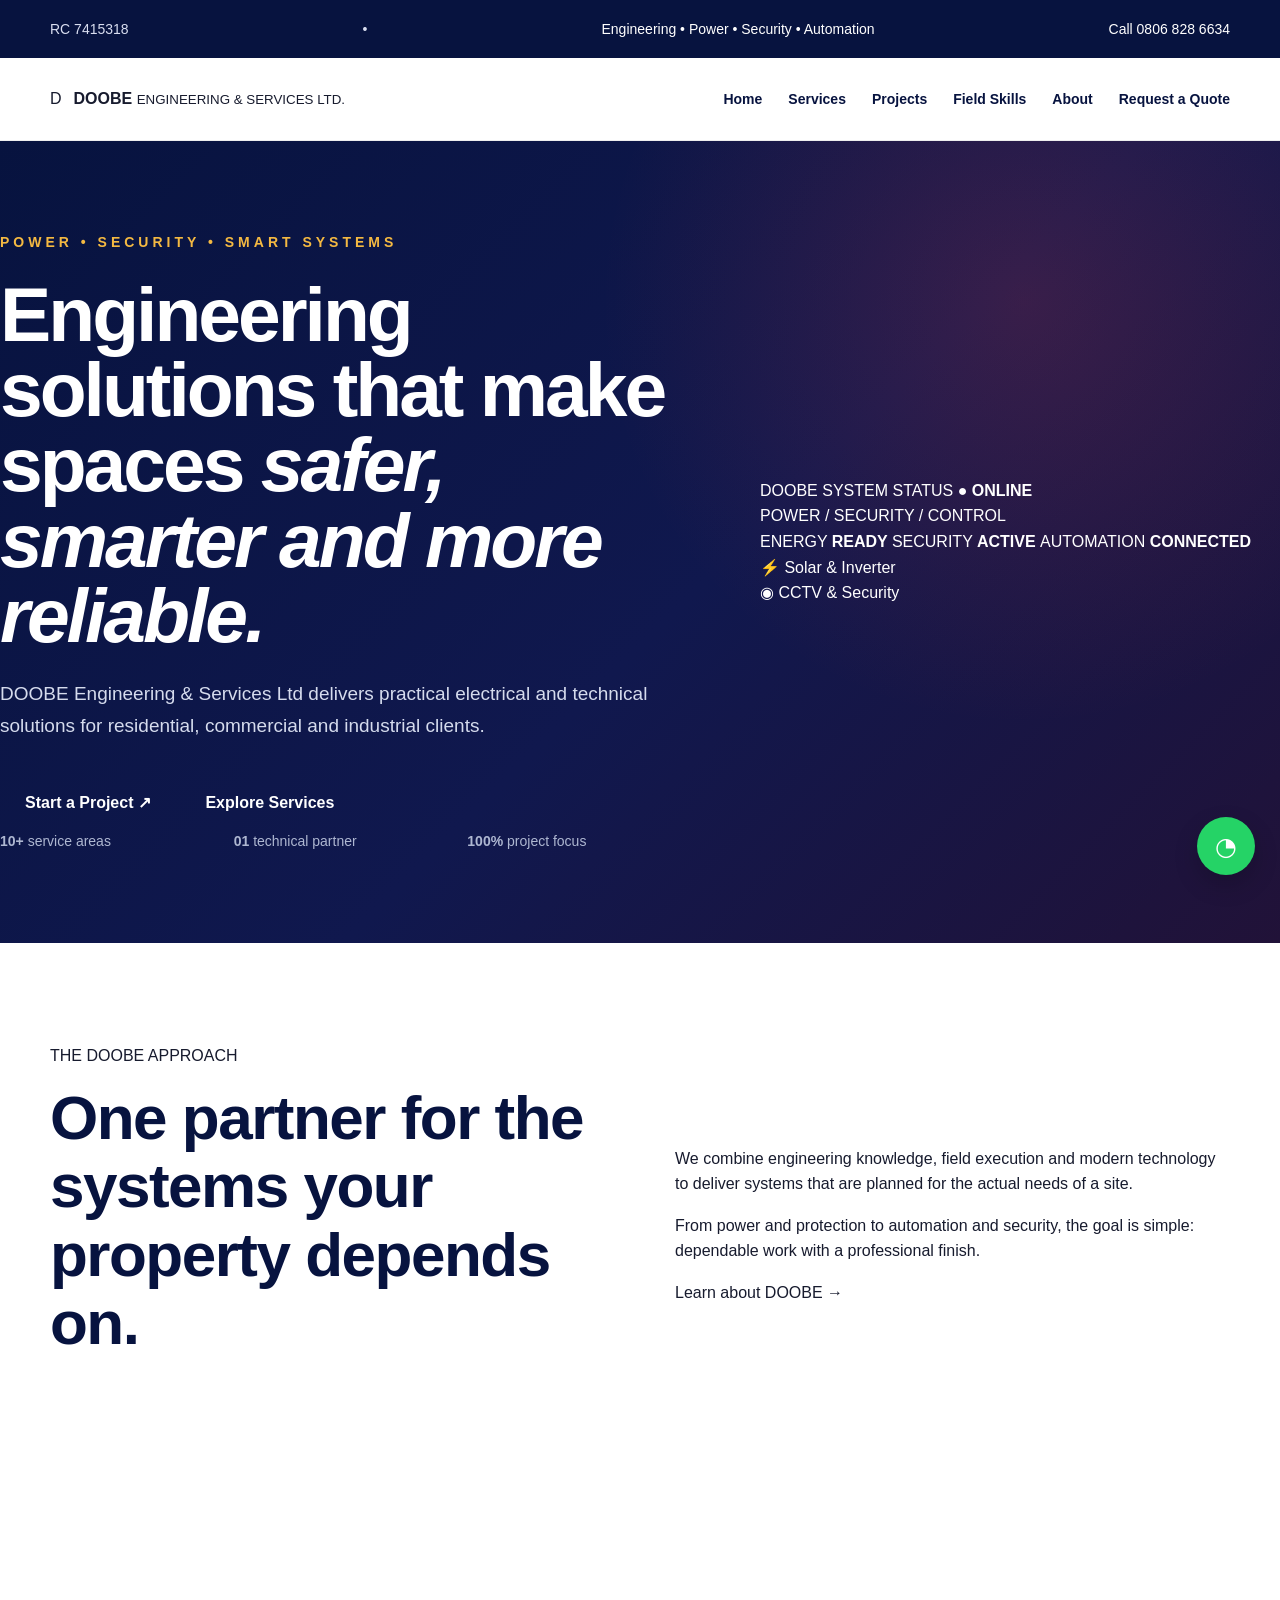
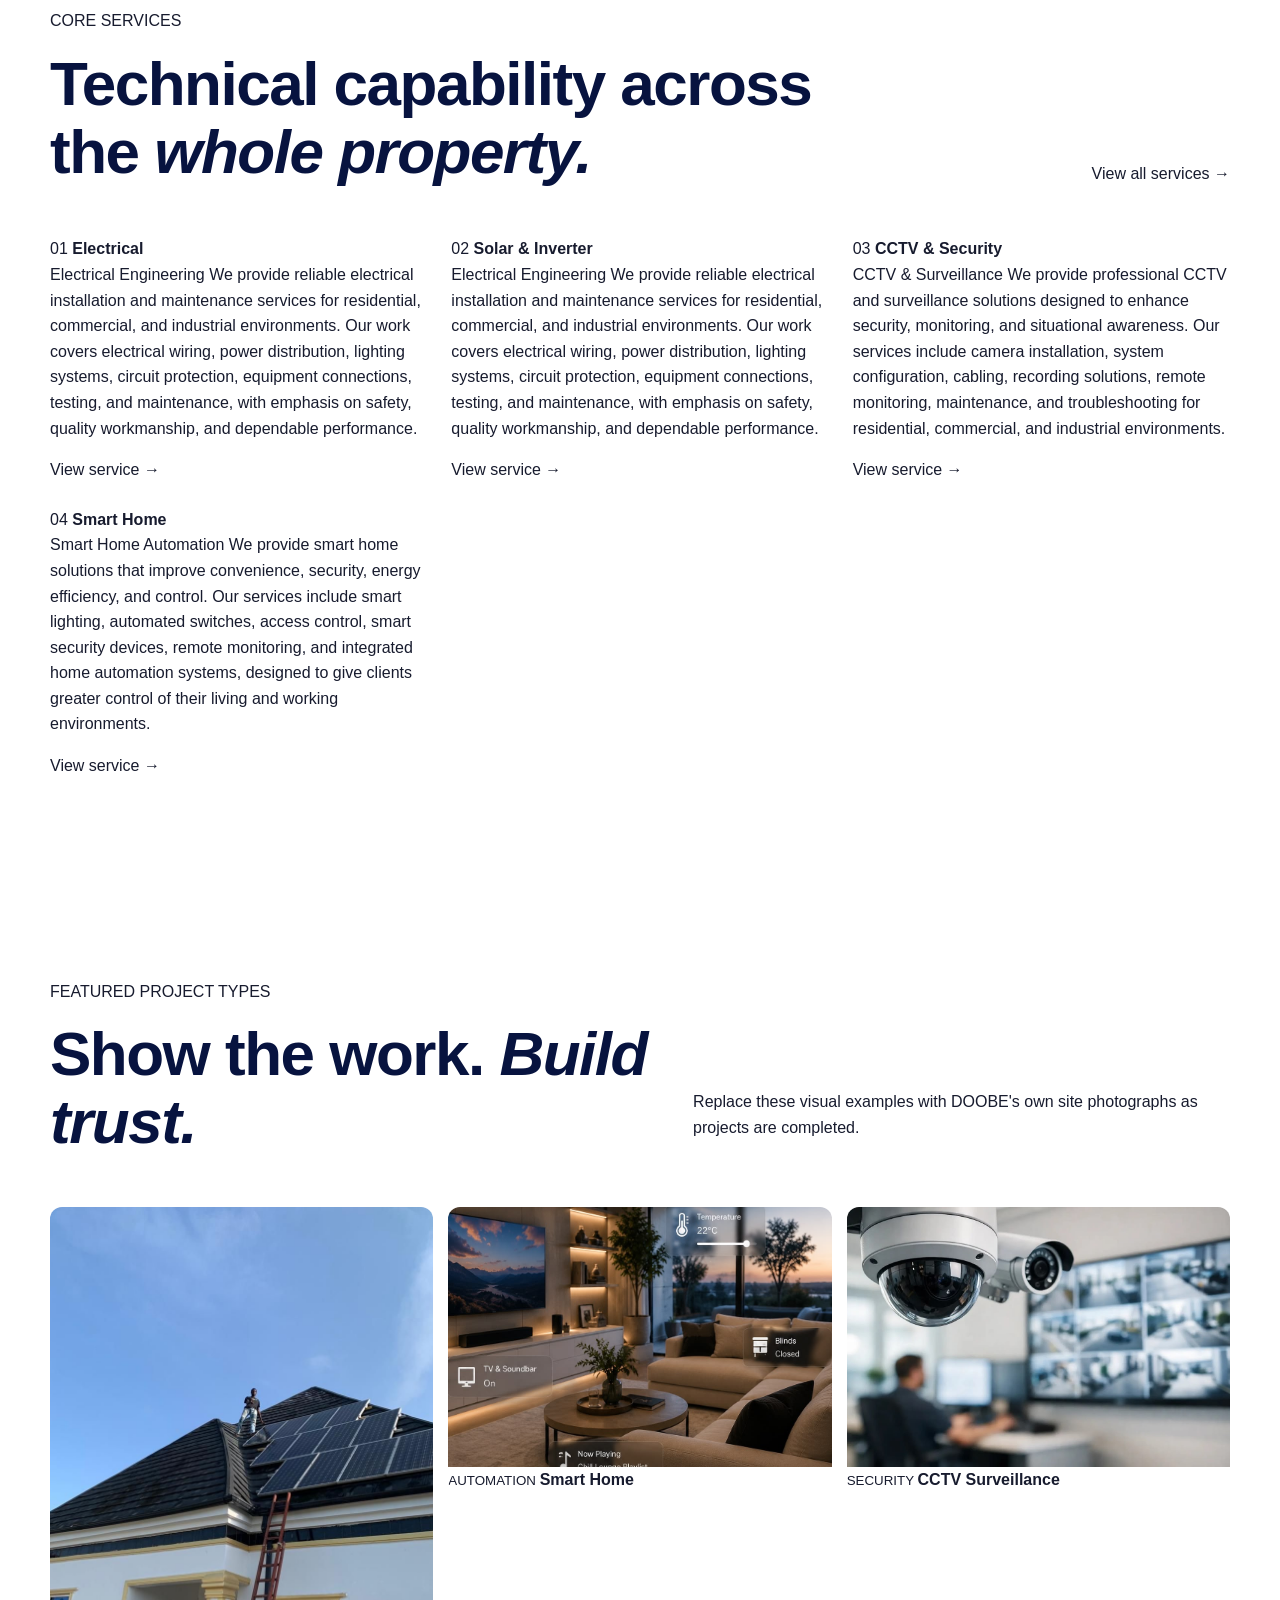
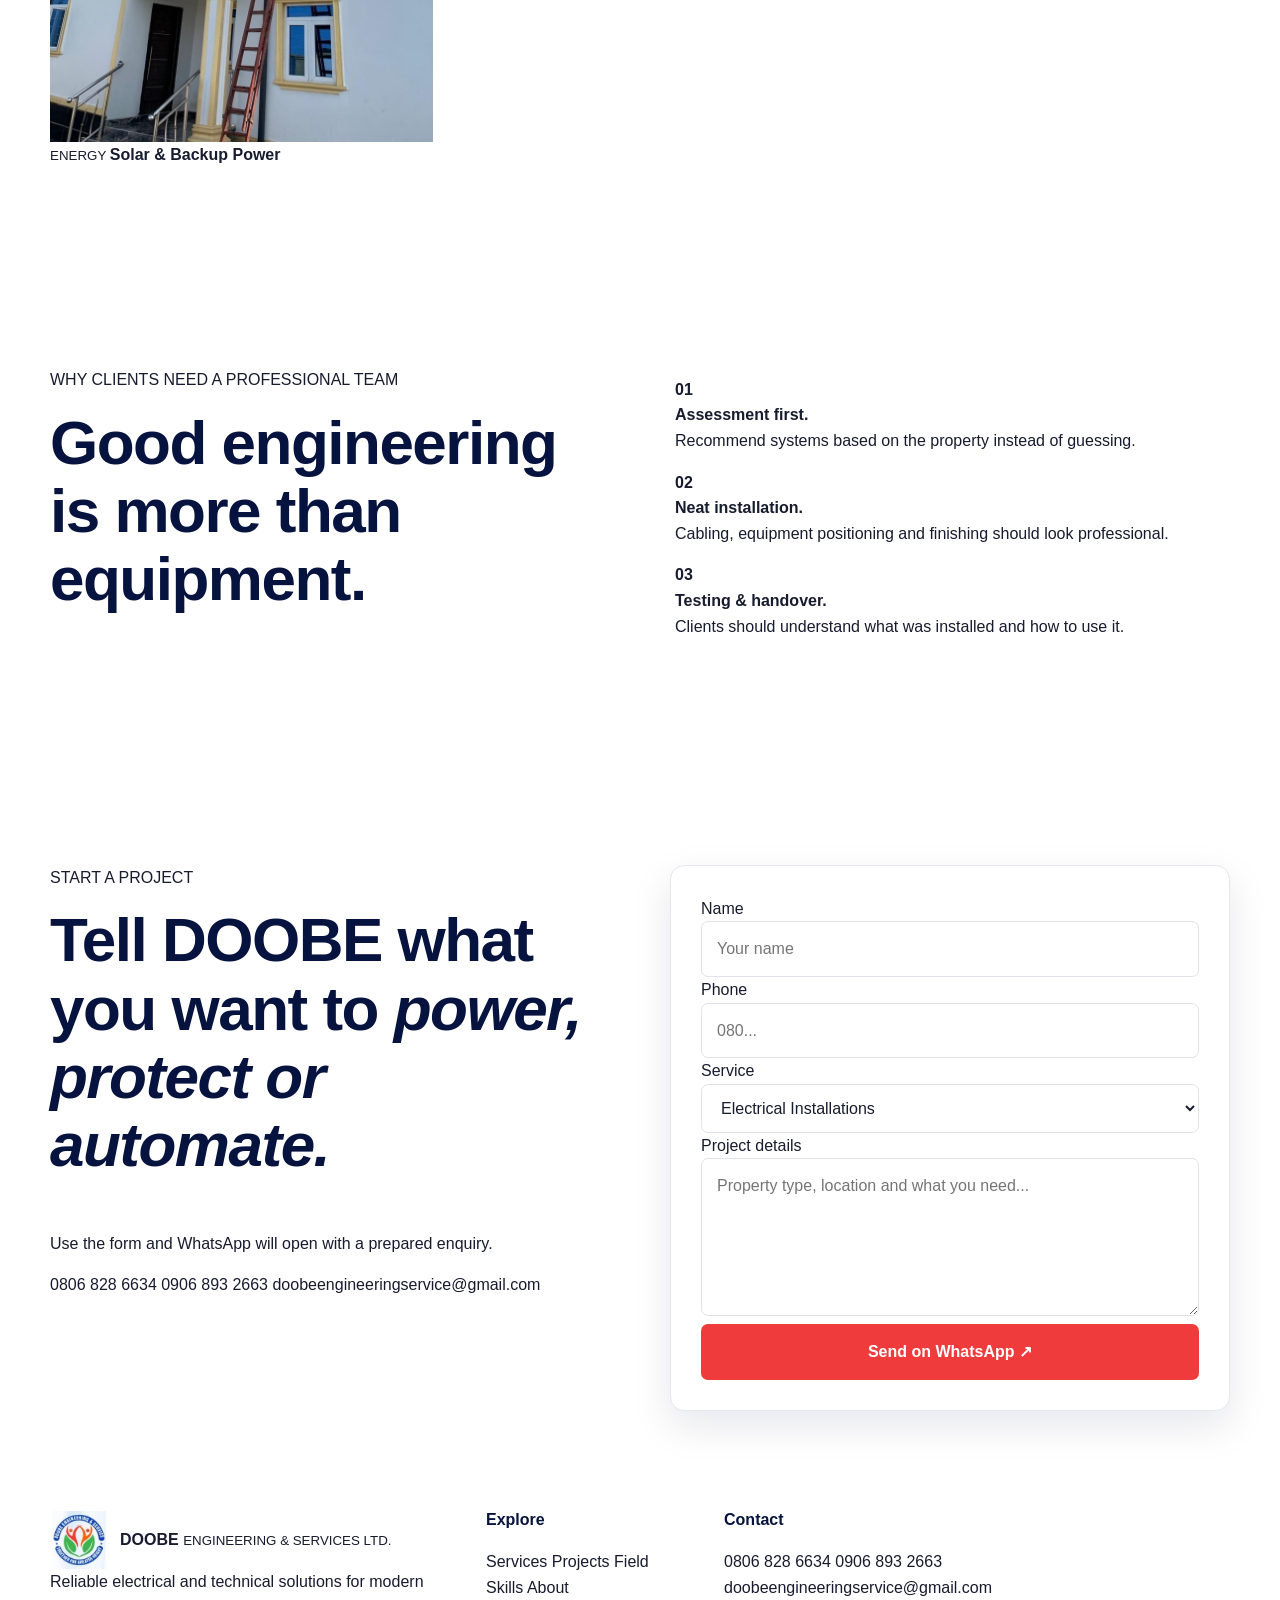
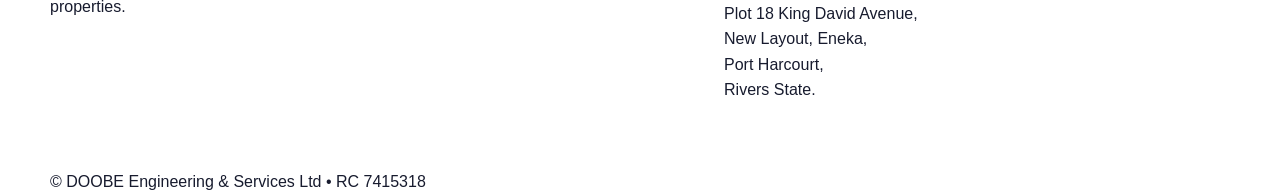
==== commit afe568ef: "Update index.html" ====
--- a/index.html
+++ b/index.html
@@ -114,19 +114,22 @@
 
 <header class="header">
 
-    <div class="container">
-
-        <a href="index.html" class="brand">
-
-            <img
-                src="logo.jpg"
-                alt="DOOBE Engineering & Services Ltd"
-                class="site-logo"
-            >
-
-            <div class="brand-text">
-
-                <strong>DOOBE</strong>
+    <div class="container nav-wrap">
+
+
+        <!-- LOGO -->
+        <a class="brand"
+            href="index.html">
+
+            <div class="logo">
+                D
+            </div>
+
+            <div>
+
+                <b>
+                    DOOBE
+                </b>
 
                 <small>
                     ENGINEERING & SERVICES LTD.
@@ -137,37 +140,55 @@
         </a>
 
 
+        <!-- MOBILE MENU -->
         <button
             class="menu"
-            id="menuToggle"
-            type="button"
-            aria-label="Open menu"
-        >
-
-            <span></span>
-            <span></span>
-            <span></span>
+            aria-label="Open navigation">
+
+            ☰
 
         </button>
 
 
-        <nav id="mainNav">
-
-            <a href="index.html">Home</a>
-
-            <a href="services.html">Services</a>
-
-            <a href="projects.html">Projects</a>
-
-            <a href="field-skills.html">Field Skills</a>
-
-            <a href="about.html">About Us</a>
-
-            <a
-                href="index.html#contact"
-                class="nav-cta"
-            >
+        <!-- NAVIGATION -->
+        <nav>
+
+            <a class="active"
+                href="index.html">
+
+                Home
+
+            </a>
+
+            <a href="services.html">
+
+                Services
+
+            </a>
+
+            <a href="projects.html">
+
+                Projects
+
+            </a>
+
+            <a href="field-skills.html">
+
+                Field Skills
+
+            </a>
+
+            <a href="about.html">
+
+                About
+
+            </a>
+
+            <a href="#contact"
+                class="nav-btn">
+
                 Request a Quote
+
             </a>
 
         </nav>
@@ -175,6 +196,7 @@
     </div>
 
 </header>
+
 
 
 <!-- =====================================================
@@ -185,7 +207,7 @@
 
 
 <!-- =====================================================
-     HERO SECTION 
+     HERO SECTION     
 ===================================================== -->
 
 <section class="hero">
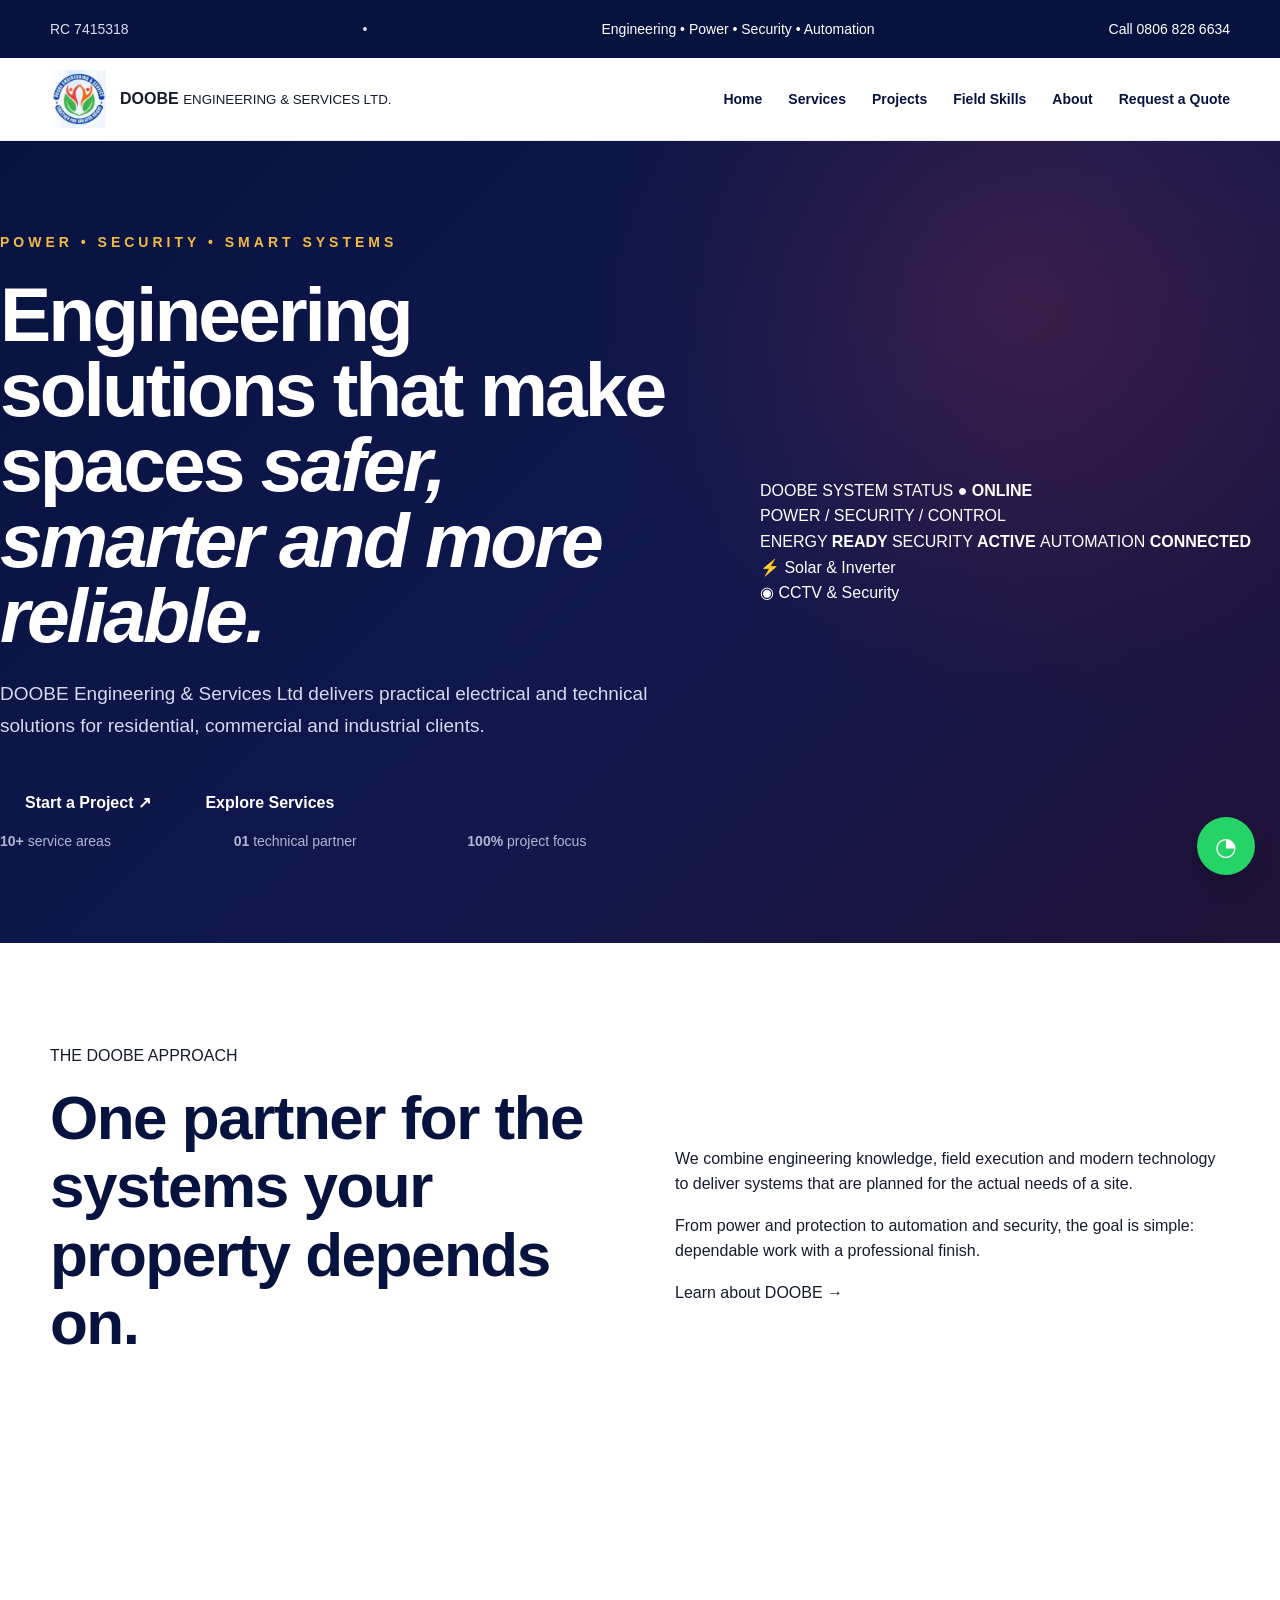
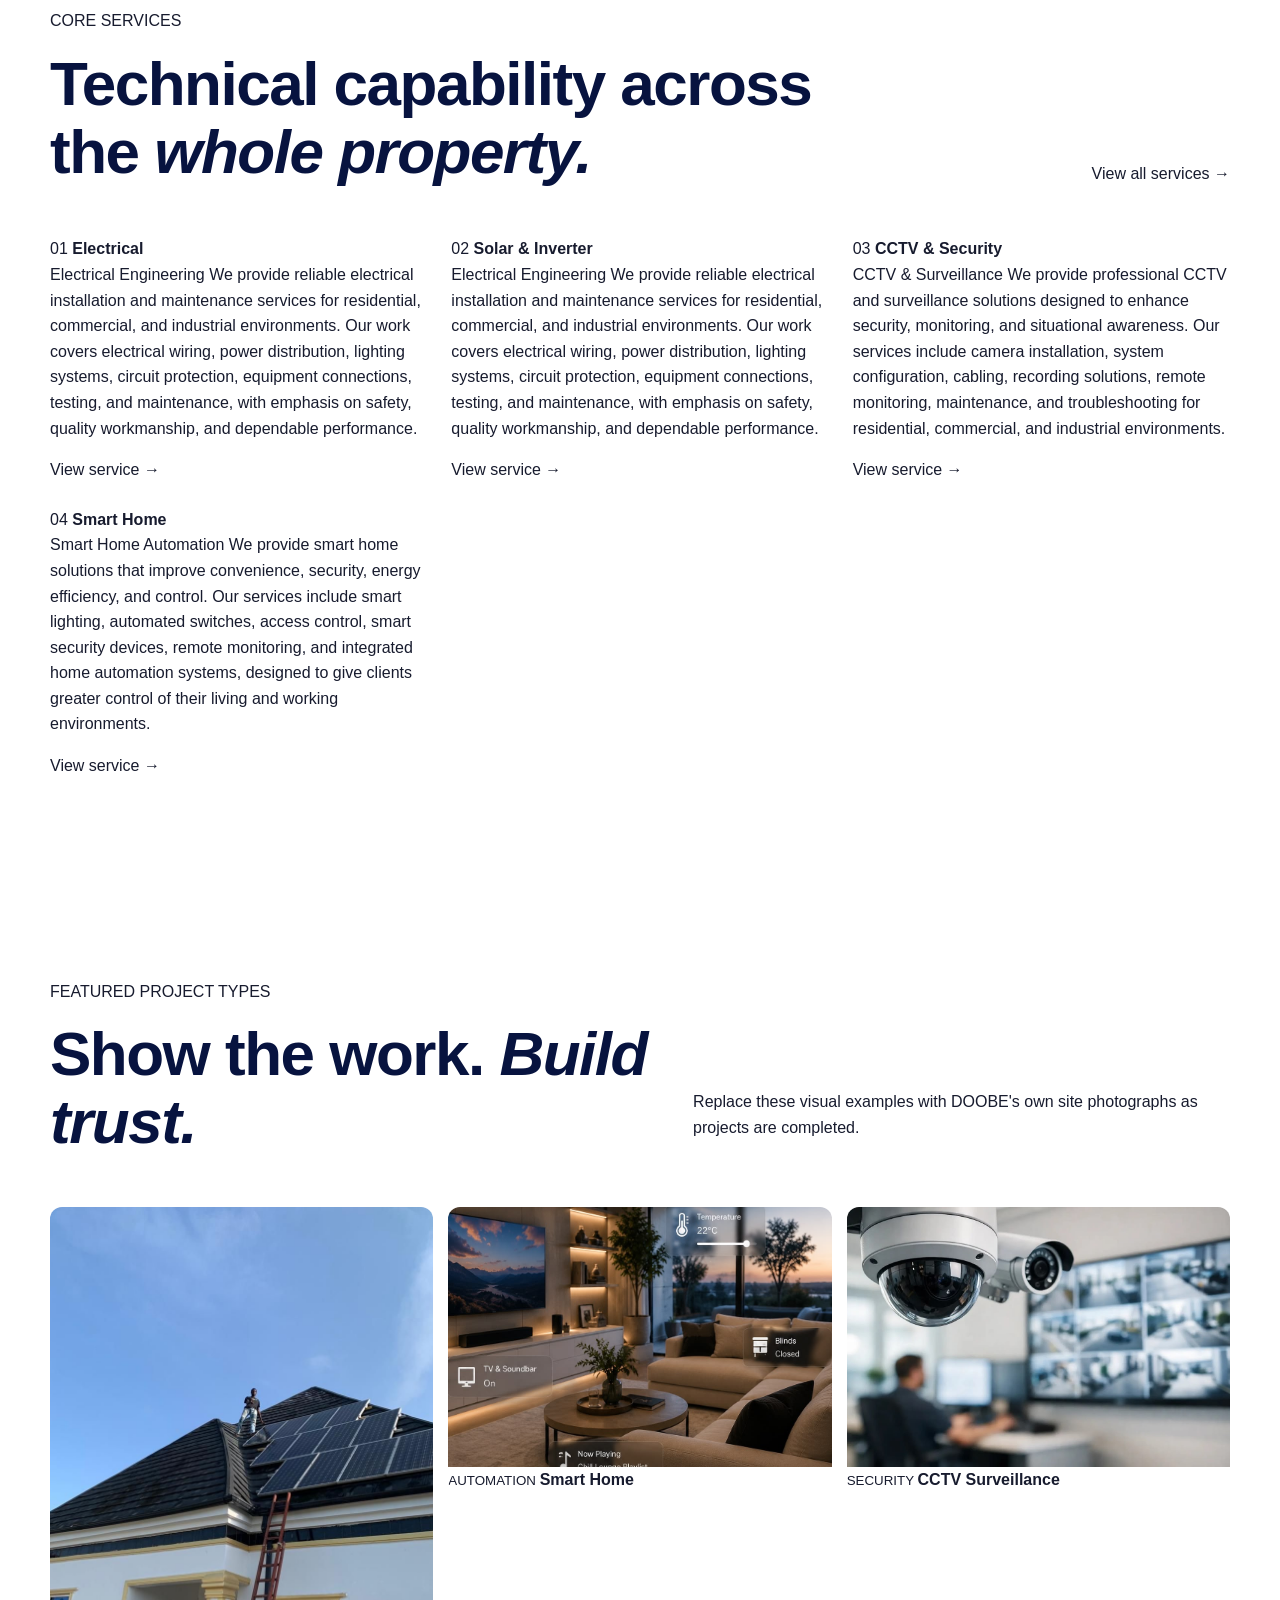
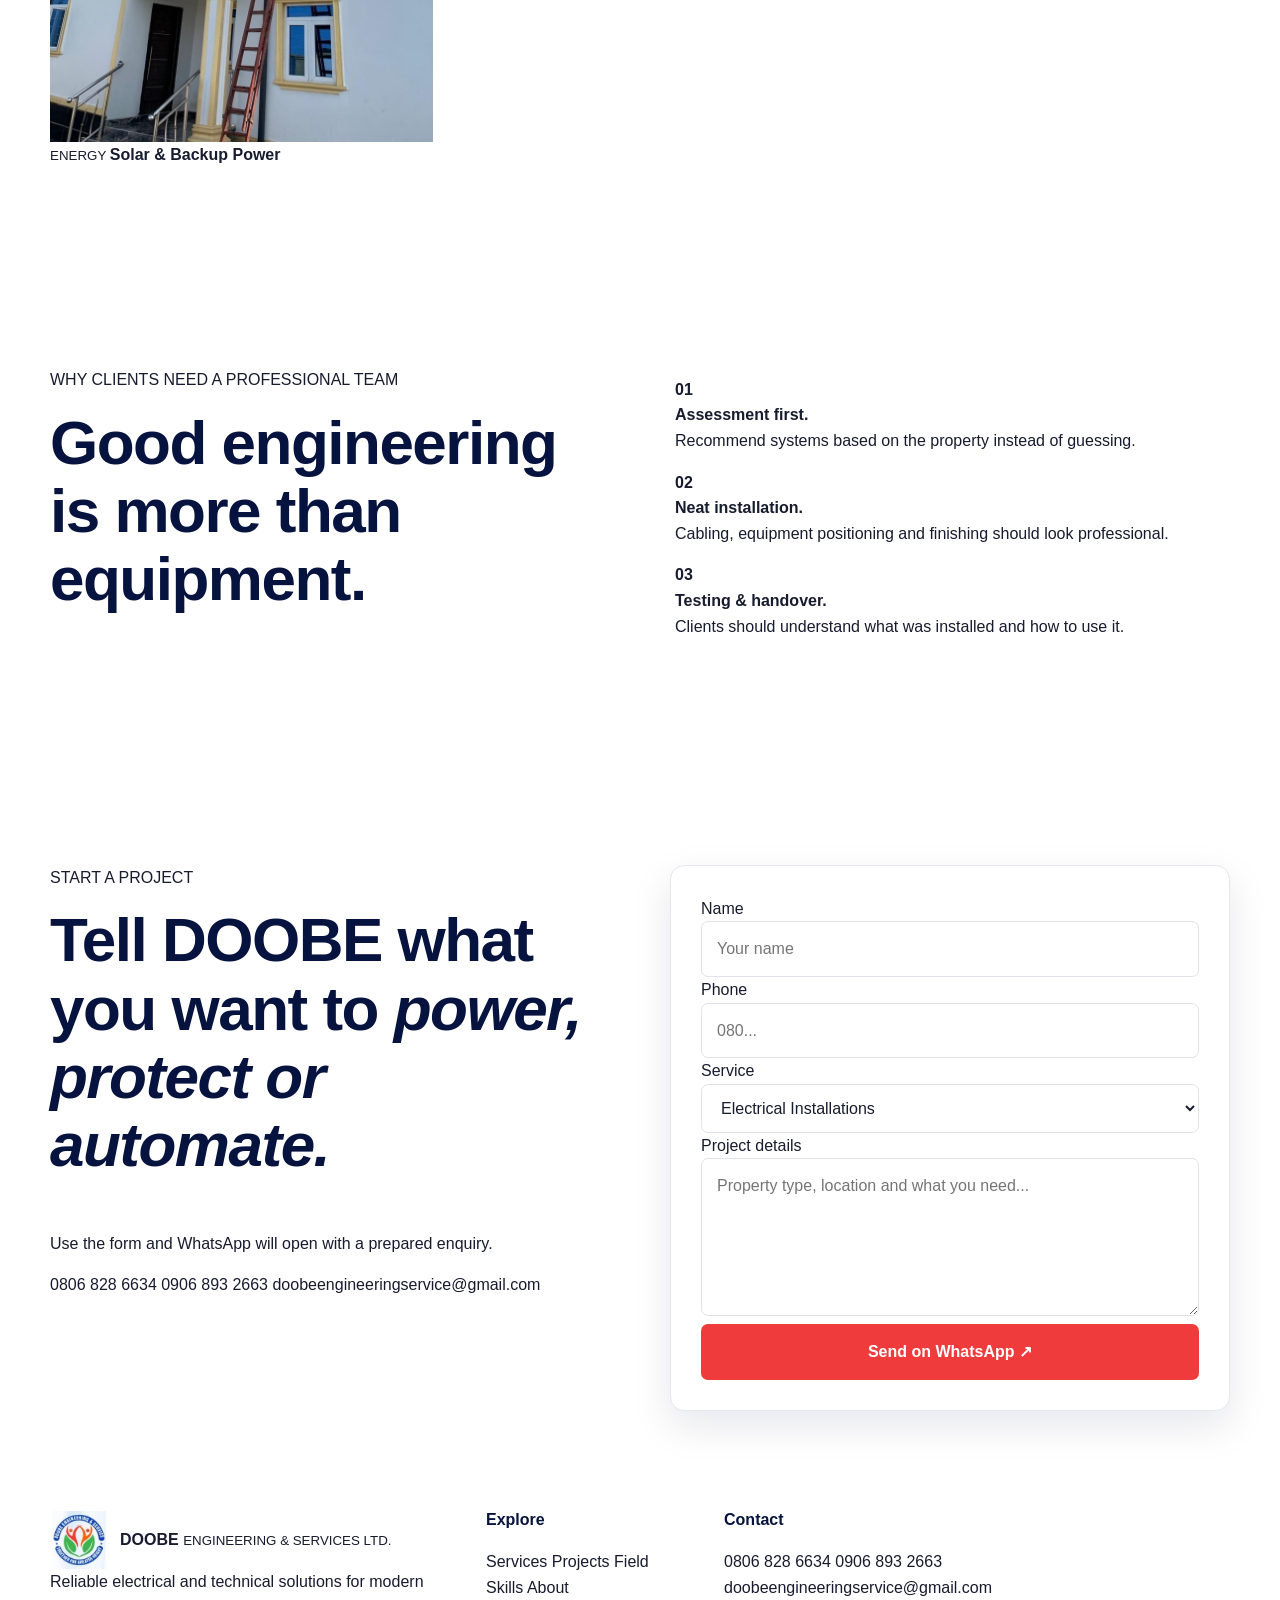
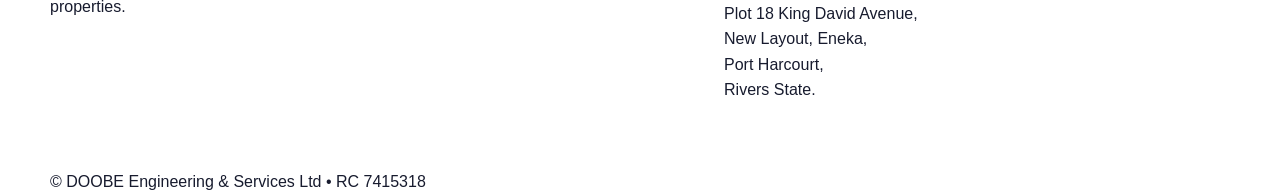
==== commit d3d46bca: "Update index.html" ====
--- a/index.html
+++ b/index.html
@@ -121,9 +121,11 @@
         <a class="brand"
             href="index.html">
 
-            <div class="logo">
-                D
-            </div>
+            <img
+    src="logo.jpg"
+    alt="DOOBE Engineering & Services Ltd Logo"
+    class="site-logo"
+>
 
             <div>
 
